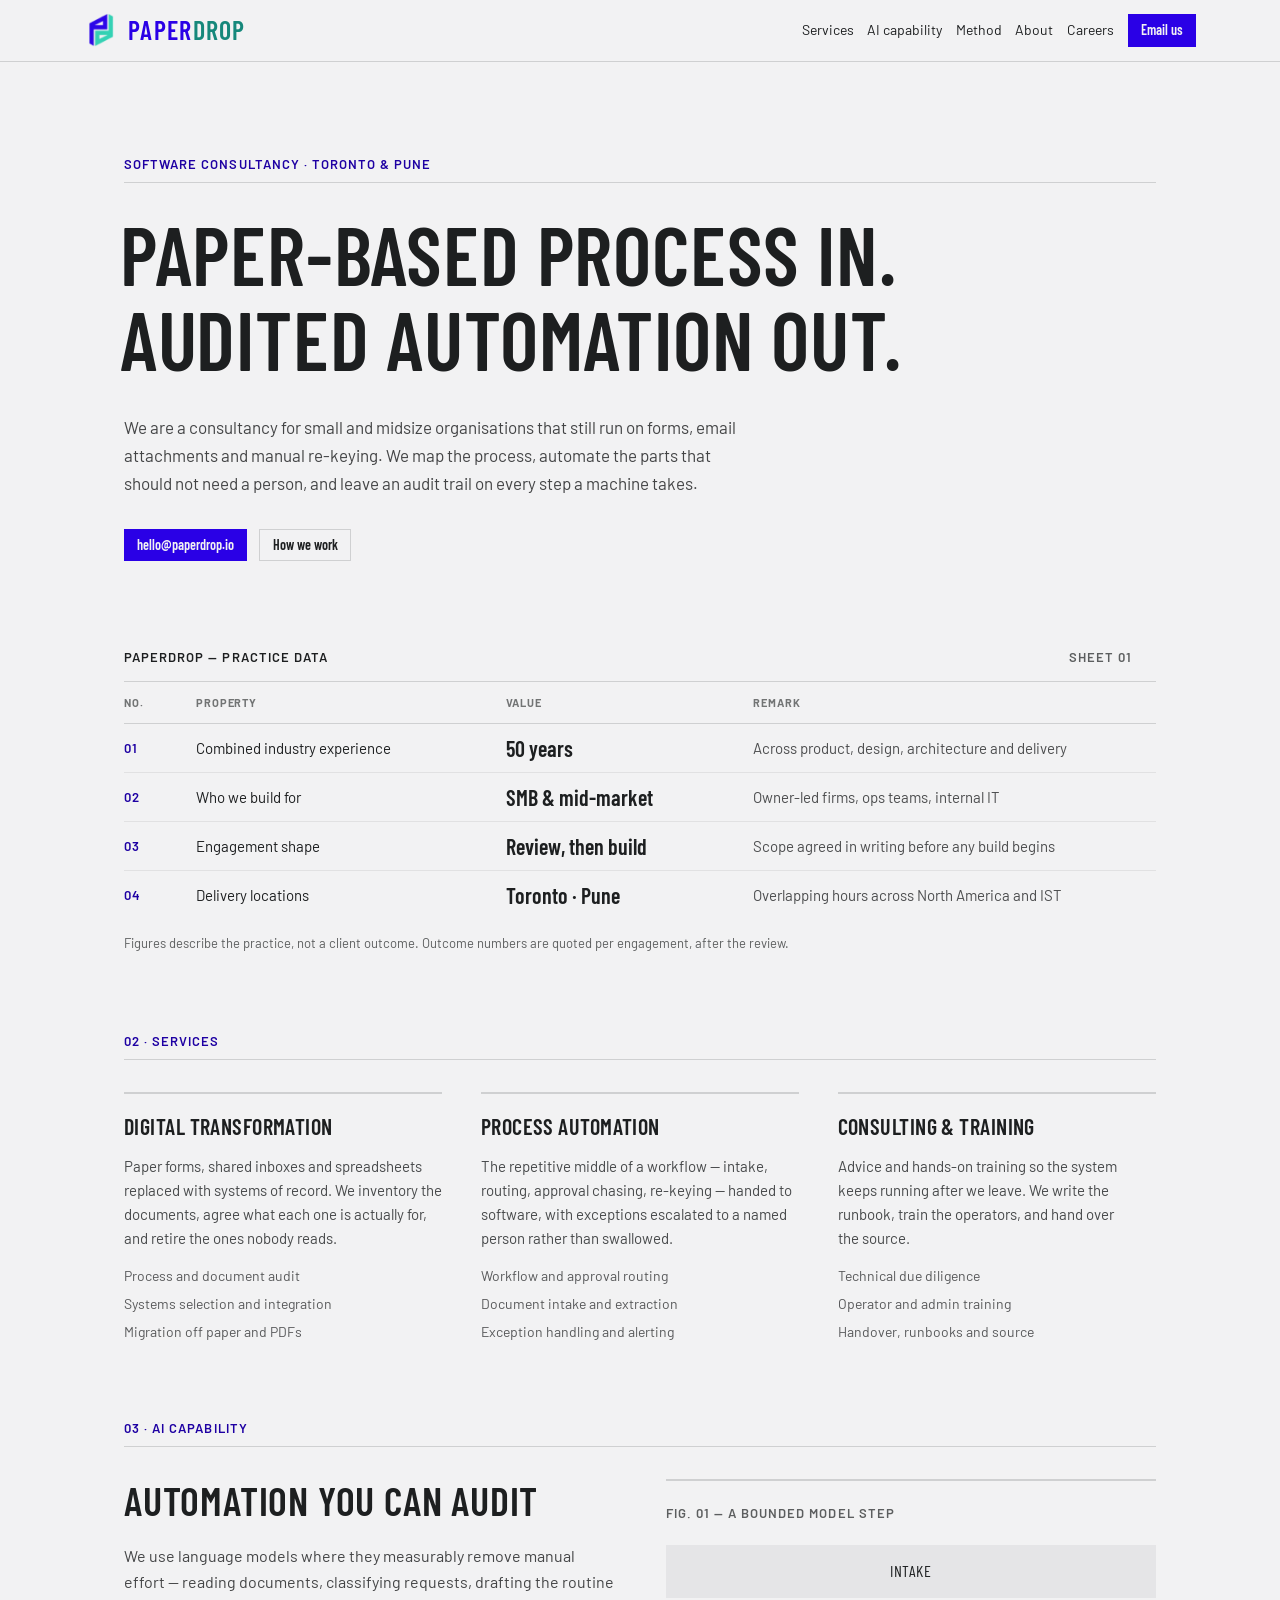
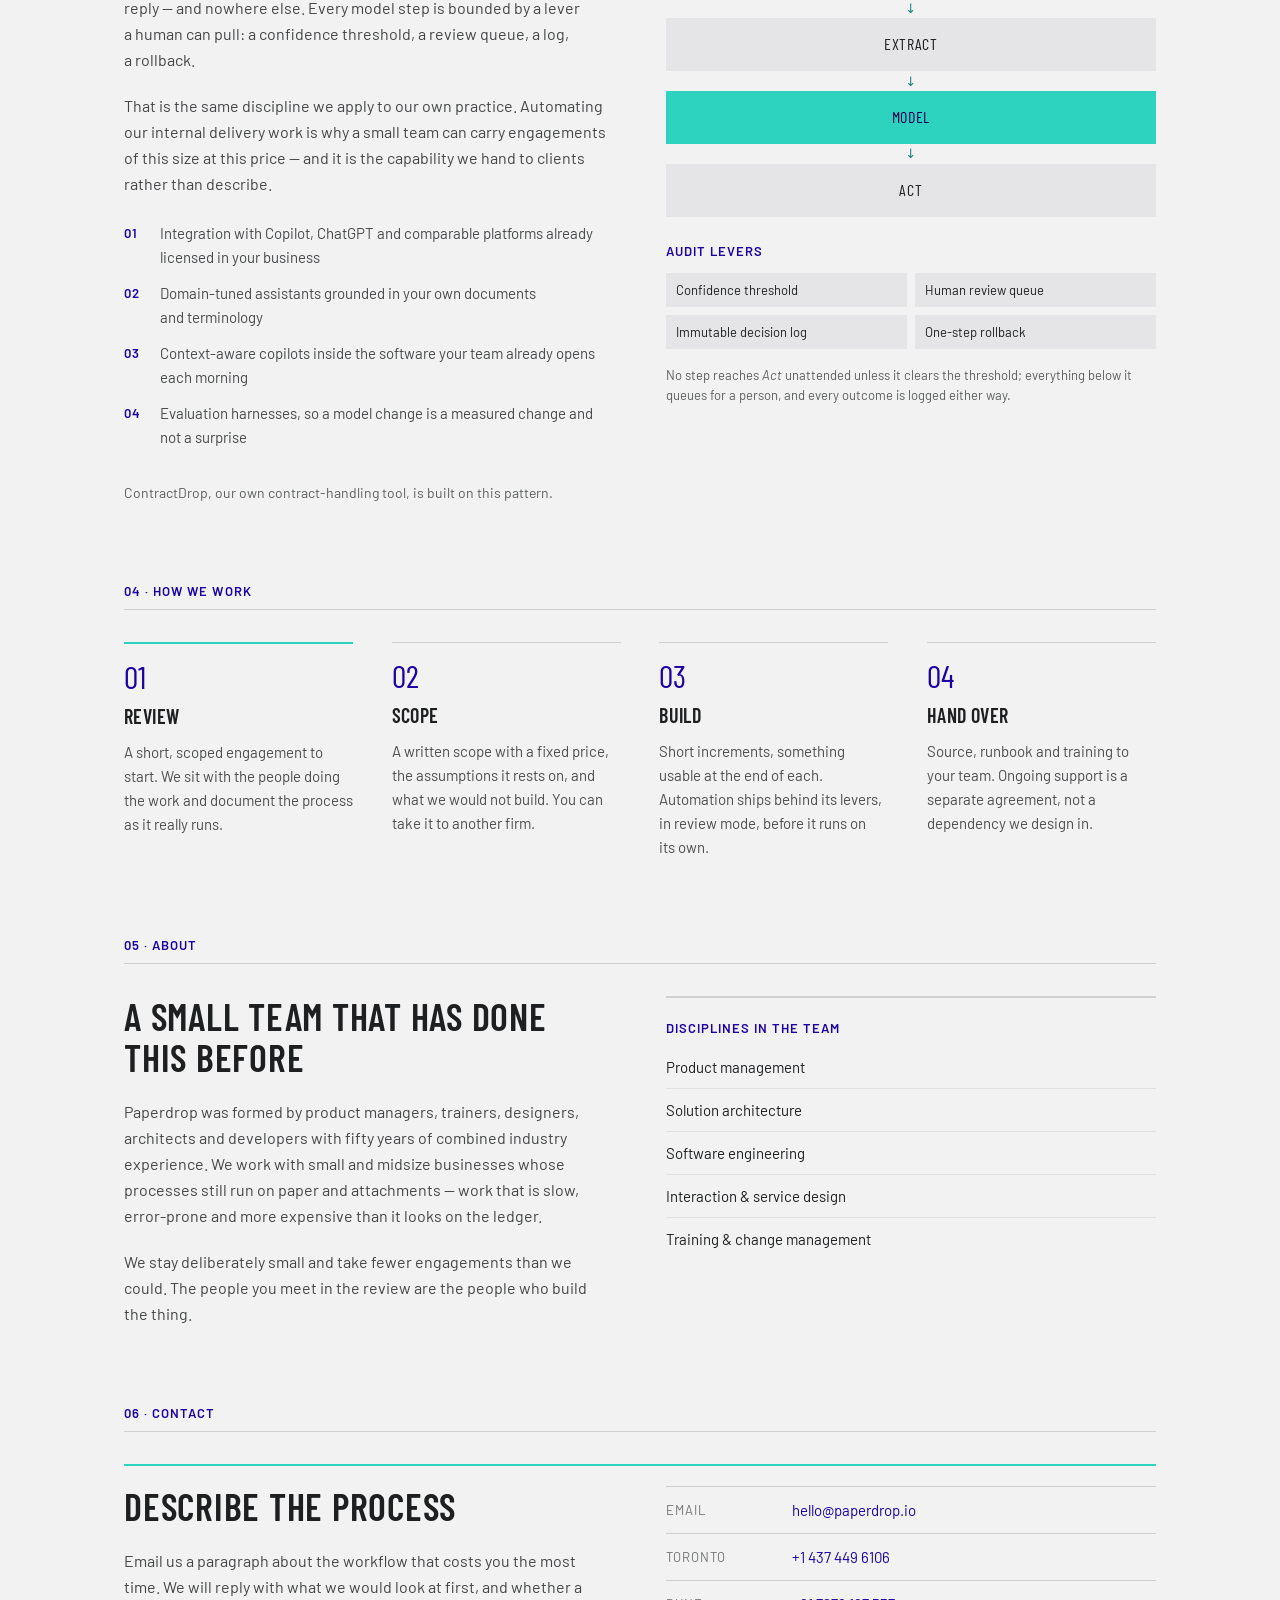
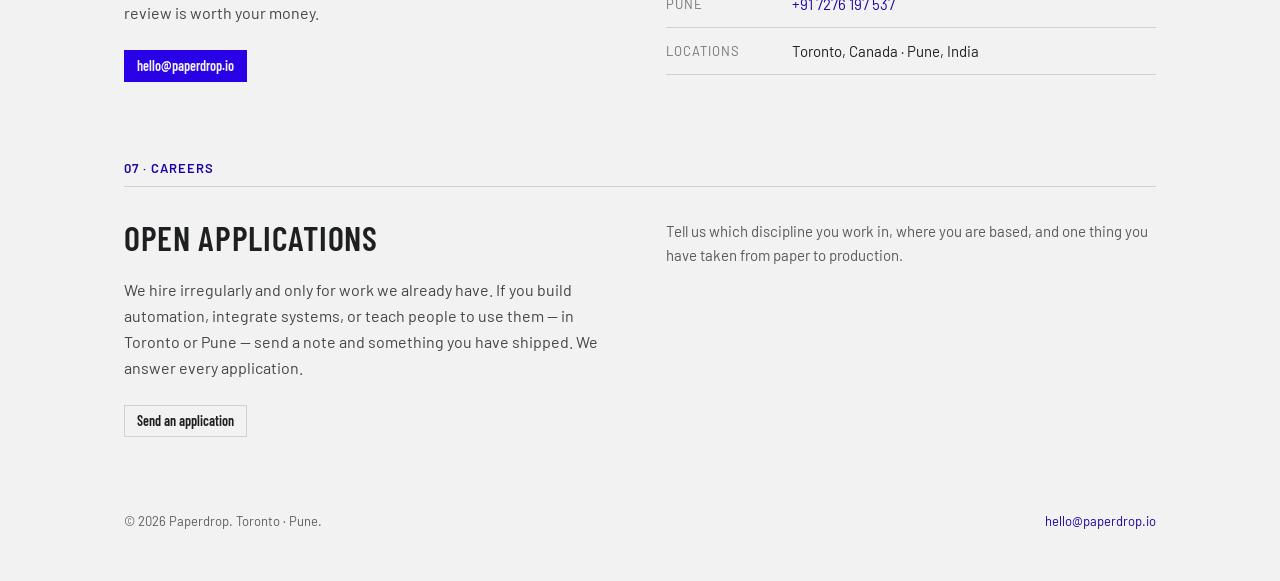
==== index.html @ e0ae2972 "Rebuild site from the Paperdrop Site design Replace the v2 gradient/dark-mode page with the "Industr" ====
<!DOCTYPE html>
<html lang="en">
<head>
<meta charset="utf-8">
<meta name="viewport" content="width=device-width, initial-scale=1">
<title>Paperdrop — process automation &amp; AI consultancy | Toronto &amp; Pune</title>
<meta name="description" content="Paperdrop is a software consultancy for small and midsize businesses running on paper, forms and manual re-keying. We map the process, automate what should not need a person, and leave an audit trail on every step." />
<meta name="author" content="Paperdrop" />
<meta name="robots" content="index, follow, max-image-preview:large" />
<link rel="canonical" href="https://paperdrop.io/" />
<link rel="icon" type="image/png" href="assets/mark.png" />
<link rel="apple-touch-icon" href="assets/mark.png" />
<meta property="og:type" content="website" />
<meta property="og:site_name" content="Paperdrop" />
<meta property="og:url" content="https://paperdrop.io/" />
<meta property="og:title" content="Paperdrop — process automation &amp; AI consultancy" />
<meta property="og:description" content="Paper-based process in, audited automation out. Digital transformation, process automation and AI for small and midsize businesses. Toronto and Pune." />
<meta property="og:image" content="https://paperdrop.io/assets/og.png" />
<meta property="og:image:width" content="1200" />
<meta property="og:image:height" content="630" />
<meta property="og:locale" content="en_CA" />
<meta name="twitter:card" content="summary_large_image" />
<meta name="twitter:title" content="Paperdrop — process automation &amp; AI consultancy" />
<meta name="twitter:description" content="Paper-based process in, audited automation out. Digital transformation, process automation and AI for small and midsize businesses." />
<meta name="twitter:image" content="https://paperdrop.io/assets/og.png" />
<meta name="theme-color" content="#f2f2f3" />
<script type="application/ld+json">
{
  "@context": "https://schema.org",
  "@type": "ProfessionalService",
  "@id": "https://paperdrop.io/#organization",
  "name": "Paperdrop",
  "url": "https://paperdrop.io/",
  "logo": "https://paperdrop.io/assets/mark.png",
  "image": "https://paperdrop.io/assets/og.png",
  "description": "Software consultancy specialising in digital transformation, process automation and auditable AI for small and midsize businesses.",
  "email": "hello@paperdrop.io",
  "areaServed": ["CA", "US", "IN"],
  "address": [
    { "@type": "PostalAddress", "addressLocality": "Toronto", "addressRegion": "ON", "addressCountry": "CA" },
    { "@type": "PostalAddress", "addressLocality": "Pune", "addressRegion": "MH", "addressCountry": "IN" }
  ],
  "contactPoint": [
    { "@type": "ContactPoint", "contactType": "sales", "telephone": "+1-437-449-6106", "email": "hello@paperdrop.io", "areaServed": "CA" },
    { "@type": "ContactPoint", "contactType": "sales", "telephone": "+91-7276197537", "email": "hello@paperdrop.io", "areaServed": "IN" }
  ],
  "knowsAbout": ["Digital transformation", "Business process automation", "Document automation", "Large language models", "AI integration", "Workflow software"],
  "hasOfferCatalog": {
    "@type": "OfferCatalog",
    "name": "Services",
    "itemListElement": [
      { "@type": "Offer", "itemOffered": { "@type": "Service", "name": "Digital transformation", "description": "Paper forms, shared inboxes and spreadsheets replaced with systems of record." } },
      { "@type": "Offer", "itemOffered": { "@type": "Service", "name": "Process automation", "description": "Intake, routing, approval chasing and re-keying handed to software, with exceptions escalated to a named person." } },
      { "@type": "Offer", "itemOffered": { "@type": "Service", "name": "Consulting and training", "description": "Technical due diligence, operator training, runbooks and handover." } },
      { "@type": "Offer", "itemOffered": { "@type": "Service", "name": "AI and LLM integration", "description": "Bounded, auditable model steps integrated with Copilot, ChatGPT and comparable platforms." } }
    ]
  }
}
</script>
<link rel="stylesheet" href="assets/industry.css">
<style>
html { scroll-behavior: smooth; }
body { margin: 0; text-wrap: pretty; background: var(--color-bg); color: var(--color-text); }
a { color: var(--color-accent-700); text-decoration: none; }
a:hover { color: var(--color-accent); }
:root {
  --color-accent: #2a00e6;
  --color-accent-100: #e8e3fd;
  --color-accent-200: #cfc4fb;
  --color-accent-300: #a891f6;
  --color-accent-400: #6b47ef;
  --color-accent-500: #2a00e6;
  --color-accent-600: #2400c4;
  --color-accent-700: #1e00a3;
  --color-accent-800: #170080;
  --color-accent-900: #0e0052;
  --color-accent-2: #2ed3c0;
  --color-accent-2-100: #d9f7f3;
  --color-accent-2-200: #b0efe6;
  --color-accent-2-300: #7ce3d5;
  --color-accent-2-400: #4ed9c8;
  --color-accent-2-500: #2ed3c0;
  --color-accent-2-600: #1fae9e;
  --color-accent-2-700: #16887b;
  --color-accent-2-800: #0f6259;
  --color-accent-2-900: #093c36;
}

/* The nav is a single flex row in the design system; below the desktop
   breakpoint the six items no longer fit one line, so let them wrap. */
@media (max-width: 880px) {
  .nav { flex-wrap: wrap; gap: 12px 18px; padding-block: 14px; }
  .nav-brand { flex-basis: 100%; margin-right: 0; }
}
/* The spec sheet is a fixed four-column table; give it its own scroller
   rather than letting it force the page sideways on a phone. */
.table-scroll { overflow-x: auto; }
.table-scroll > .table { min-width: 620px; }
</style>
</head>
<body>

<nav class="nav" style="position:sticky;top:0;z-index:20;background:var(--color-bg);border-bottom:1px solid var(--color-divider);padding-inline:max(24px, calc((100% - 1160px) / 2 + 24px))">
  <span class="nav-brand" style="display:flex;align-items:center;gap:10px;letter-spacing:0.05em;text-transform:uppercase;font-size:26px">
    <img src="assets/mark.png" alt="" style="height:34px;width:34px;display:block;object-fit:contain" />
    <span><span style="color:var(--color-accent)">Paper</span><span style="color:var(--color-accent-2-700)">drop</span></span>
  </span>
  <a href="#services">Services</a>
  <a href="#ai">AI capability</a>
  <a href="#method">Method</a>
  <a href="#about">About</a>
  <a href="#careers">Careers</a>
  <a class="btn btn-primary" href="mailto:hello@paperdrop.io?subject=Enquiry%20from%20paperdrop.io" style="color:var(--color-bg)">Email us</a>
</nav>

<div style="max-width:1160px;margin:0 auto;padding:0 clamp(20px,5vw,64px)">

  <section style="padding:96px 0 72px">
    <span style="display:block;font-size:13px;line-height:12px;letter-spacing:0.08em;text-transform:uppercase;font-weight:600;color:var(--color-accent-700);margin:0 0 12px">Software consultancy · Toronto &amp; Pune</span>
    <hr style="height:1px;border:0;margin:0 0 28px;background:var(--color-divider)" />
    <h1 style="font-family:var(--font-heading);font-weight:var(--font-heading-weight);font-size:clamp(44px,6.4vw,88px);line-height:1.04;letter-spacing:0.01em;text-transform:uppercase;margin:0 0 0 -0.052em">
      <span style="display:block">Paper-based process in.</span>
      <span style="display:block">Audited automation out.</span>
    </h1>
    <p style="font-size:17px;line-height:28px;max-width:62ch;margin:32px 0 0;color:color-mix(in srgb, var(--color-text) 82%, transparent)">
      We are a consultancy for small and midsize organisations that still run on forms, email attachments and manual re-keying. We map the process, automate the parts that should not need a person, and leave an audit trail on every step a machine takes.
    </p>
    <div style="display:flex;gap:12px;flex-wrap:wrap;margin-top:32px">
      <a class="btn btn-primary" href="mailto:hello@paperdrop.io?subject=Process%20review%20enquiry" style="color:var(--color-bg)">hello@paperdrop.io</a>
      <a class="btn btn-secondary" href="#method">How we work</a>
    </div>
  </section>

  <section aria-label="Practice data" style="padding:0 0 80px">
    <div>

      <header style="display:flex;flex-wrap:wrap;align-items:stretch;border-bottom:1px solid var(--color-divider)">
        <span style="flex:1;min-width:16ch;padding:12px 0;font-size:13px;line-height:24px;letter-spacing:0.08em;text-transform:uppercase;font-weight:600">Paperdrop — practice data</span>
        <span style="padding:12px 24px;font-size:13px;line-height:24px;letter-spacing:0.08em;text-transform:uppercase;font-weight:600;white-space:nowrap;color:color-mix(in srgb, var(--color-text) 70%, transparent)">Sheet 01</span>
      </header>
      <div class="table-scroll">
      <table class="table" style="table-layout:fixed">
        <colgroup><col style="width:72px" /><col style="width:30%" /><col style="width:24%" /><col /></colgroup>
        <thead>
          <tr>
            <th scope="col" style="padding:12px 24px 12px 0">No.</th>
            <th scope="col" style="padding:12px 24px 12px 0">Property</th>
            <th scope="col" style="padding:12px 24px 12px 0">Value</th>
            <th scope="col" style="padding:12px 24px 12px 0">Remark</th>
          </tr>
        </thead>
        <tbody>
          <tr>
            <td style="padding:12px 24px 12px 0;font-size:13px;font-weight:600;letter-spacing:0.08em;color:var(--color-accent-700)">01</td>
            <td style="padding:12px 24px 12px 0;font-size:15px;line-height:24px">Combined industry experience</td>
            <td style="padding:12px 24px 12px 0;font-family:var(--font-heading);font-weight:var(--font-heading-weight);font-size:22px;line-height:24px;white-space:nowrap">50 years</td>
            <td style="padding:12px 24px 12px 0;font-size:15px;line-height:24px;color:color-mix(in srgb, var(--color-text) 78%, transparent)">Across product, design, architecture and delivery</td>
          </tr>
          <tr>
            <td style="padding:12px 24px 12px 0;font-size:13px;font-weight:600;letter-spacing:0.08em;color:var(--color-accent-700)">02</td>
            <td style="padding:12px 24px 12px 0;font-size:15px;line-height:24px">Who we build for</td>
            <td style="padding:12px 24px 12px 0;font-family:var(--font-heading);font-weight:var(--font-heading-weight);font-size:22px;line-height:24px;white-space:nowrap">SMB &amp; mid-market</td>
            <td style="padding:12px 24px 12px 0;font-size:15px;line-height:24px;color:color-mix(in srgb, var(--color-text) 78%, transparent)">Owner-led firms, ops teams, internal IT</td>
          </tr>
          <tr>
            <td style="padding:12px 24px 12px 0;font-size:13px;font-weight:600;letter-spacing:0.08em;color:var(--color-accent-700)">03</td>
            <td style="padding:12px 24px 12px 0;font-size:15px;line-height:24px">Engagement shape</td>
            <td style="padding:12px 24px 12px 0;font-family:var(--font-heading);font-weight:var(--font-heading-weight);font-size:22px;line-height:24px;white-space:nowrap">Review, then build</td>
            <td style="padding:12px 24px 12px 0;font-size:15px;line-height:24px;color:color-mix(in srgb, var(--color-text) 78%, transparent)">Scope agreed in writing before any build begins</td>
          </tr>
          <tr>
            <td style="padding:12px 24px 12px 0;font-size:13px;font-weight:600;letter-spacing:0.08em;color:var(--color-accent-700);border-bottom:0">04</td>
            <td style="padding:12px 24px 12px 0;font-size:15px;line-height:24px;border-bottom:0">Delivery locations</td>
            <td style="padding:12px 24px 12px 0;font-family:var(--font-heading);font-weight:var(--font-heading-weight);font-size:22px;line-height:24px;white-space:nowrap;border-bottom:0">Toronto · Pune</td>
            <td style="padding:12px 24px 12px 0;font-size:15px;line-height:24px;color:color-mix(in srgb, var(--color-text) 78%, transparent);border-bottom:0">Overlapping hours across North America and IST</td>
          </tr>
        </tbody>
      </table>
      </div>
      <p style="margin:0;padding:12px 0 0;font-size:13px;line-height:24px;color:color-mix(in srgb, var(--color-text) 70%, transparent)">Figures describe the practice, not a client outcome. Outcome numbers are quoted per engagement, after the review.</p>
    </div>
  </section>

  <section id="services" style="padding:0 0 80px">
    <span style="display:block;font-size:13px;line-height:12px;letter-spacing:0.08em;text-transform:uppercase;font-weight:600;color:var(--color-accent-700);margin:0 0 12px">02 · Services</span>
    <hr style="height:1px;border:0;margin:0 0 32px;background:var(--color-divider)" />
    <div style="display:grid;grid-template-columns:repeat(auto-fit,minmax(260px,1fr));gap:clamp(24px,3vw,48px)">
      <div style="border-top:2px solid var(--color-divider);padding-top:20px">

        <h2 style="font-family:var(--font-heading);font-weight:var(--font-heading-weight);font-size:22px;line-height:24px;letter-spacing:0.02em;text-transform:uppercase;margin:0">Digital transformation</h2>
        <p style="font-size:15px;line-height:24px;margin:16px 0 0;color:color-mix(in srgb, var(--color-text) 80%, transparent)">Paper forms, shared inboxes and spreadsheets replaced with systems of record. We inventory the documents, agree what each one is actually for, and retire the ones nobody reads.</p>
        <ul style="margin:16px 0 0;padding:0;list-style:none;display:grid;gap:8px;font-size:14px;line-height:20px;color:color-mix(in srgb, var(--color-text) 72%, transparent)">
          <li>Process and document audit</li>
          <li>Systems selection and integration</li>
          <li>Migration off paper and PDFs</li>
        </ul>
      </div>
      <div style="border-top:2px solid var(--color-divider);padding-top:20px">

        <h2 style="font-family:var(--font-heading);font-weight:var(--font-heading-weight);font-size:22px;line-height:24px;letter-spacing:0.02em;text-transform:uppercase;margin:0">Process automation</h2>
        <p style="font-size:15px;line-height:24px;margin:16px 0 0;color:color-mix(in srgb, var(--color-text) 80%, transparent)">The repetitive middle of a workflow — intake, routing, approval chasing, re-keying — handed to software, with exceptions escalated to a named person rather than swallowed.</p>
        <ul style="margin:16px 0 0;padding:0;list-style:none;display:grid;gap:8px;font-size:14px;line-height:20px;color:color-mix(in srgb, var(--color-text) 72%, transparent)">
          <li>Workflow and approval routing</li>
          <li>Document intake and extraction</li>
          <li>Exception handling and alerting</li>
        </ul>
      </div>
      <div style="border-top:2px solid var(--color-divider);padding-top:20px">

        <h2 style="font-family:var(--font-heading);font-weight:var(--font-heading-weight);font-size:22px;line-height:24px;letter-spacing:0.02em;text-transform:uppercase;margin:0">Consulting &amp; training</h2>
        <p style="font-size:15px;line-height:24px;margin:16px 0 0;color:color-mix(in srgb, var(--color-text) 80%, transparent)">Advice and hands-on training so the system keeps running after we leave. We write the runbook, train the operators, and hand over the source.</p>
        <ul style="margin:16px 0 0;padding:0;list-style:none;display:grid;gap:8px;font-size:14px;line-height:20px;color:color-mix(in srgb, var(--color-text) 72%, transparent)">
          <li>Technical due diligence</li>
          <li>Operator and admin training</li>
          <li>Handover, runbooks and source</li>
        </ul>
      </div>
    </div>
  </section>

  <section id="ai" style="padding:0 0 80px">
    <span style="display:block;font-size:13px;line-height:12px;letter-spacing:0.08em;text-transform:uppercase;font-weight:600;color:var(--color-accent-700);margin:0 0 12px">03 · AI capability</span>
    <hr style="height:1px;border:0;margin:0 0 32px;background:var(--color-divider)" />
    <div style="display:grid;grid-template-columns:repeat(auto-fit,minmax(300px,1fr));gap:clamp(24px,4vw,64px);align-items:start">
      <div>
        <h2 style="font-family:var(--font-heading);font-weight:var(--font-heading-weight);font-size:clamp(30px,3.4vw,40px);line-height:1.08;letter-spacing:0.02em;text-transform:uppercase;margin:0">Automation you can audit</h2>
        <p style="font-size:16px;line-height:26px;margin:20px 0 0;color:color-mix(in srgb, var(--color-text) 82%, transparent)">We use language models where they measurably remove manual effort — reading documents, classifying requests, drafting the routine reply — and nowhere else. Every model step is bounded by a lever a human can pull: a confidence threshold, a review queue, a log, a rollback.</p>
        <p style="font-size:16px;line-height:26px;margin:20px 0 0;color:color-mix(in srgb, var(--color-text) 82%, transparent)">That is the same discipline we apply to our own practice. Automating our internal delivery work is why a small team can carry engagements of this size at this price — and it is the capability we hand to clients rather than describe.</p>
        <ul style="margin:24px 0 0;padding:0;list-style:none;display:grid;gap:12px;font-size:15px;line-height:24px;color:color-mix(in srgb, var(--color-text) 80%, transparent)">
          <li style="display:grid;grid-template-columns:28px 1fr;gap:8px"><span style="color:var(--color-accent-700);font-weight:600;font-size:13px;letter-spacing:0.08em">01</span><span>Integration with Copilot, ChatGPT and comparable platforms already licensed in your business</span></li>
          <li style="display:grid;grid-template-columns:28px 1fr;gap:8px"><span style="color:var(--color-accent-700);font-weight:600;font-size:13px;letter-spacing:0.08em">02</span><span>Domain-tuned assistants grounded in your own documents and terminology</span></li>
          <li style="display:grid;grid-template-columns:28px 1fr;gap:8px"><span style="color:var(--color-accent-700);font-weight:600;font-size:13px;letter-spacing:0.08em">03</span><span>Context-aware copilots inside the software your team already opens each morning</span></li>
          <li style="display:grid;grid-template-columns:28px 1fr;gap:8px"><span style="color:var(--color-accent-700);font-weight:600;font-size:13px;letter-spacing:0.08em">04</span><span>Evaluation harnesses, so a model change is a measured change and not a surprise</span></li>
        </ul>
      </div>
      <figure style="margin:0;padding-top:20px;border-top:2px solid var(--color-divider)">

        <figcaption style="font-size:13px;line-height:24px;letter-spacing:0.08em;text-transform:uppercase;font-weight:600;color:color-mix(in srgb, var(--color-text) 70%, transparent);margin:0 0 20px">Fig. 01 — a bounded model step</figcaption>
        <div style="display:grid;gap:0;justify-items:stretch">
          <div style="background:color-mix(in srgb, var(--color-text) 6%, transparent);padding:14px;text-align:center;font-family:var(--font-heading);font-size:16px;letter-spacing:0.04em;text-transform:uppercase">Intake</div>
          <div style="height:20px;display:flex;align-items:center;justify-content:center;color:var(--color-accent-2-700);font-size:13px;line-height:1">↓</div>
          <div style="background:color-mix(in srgb, var(--color-text) 6%, transparent);padding:14px;text-align:center;font-family:var(--font-heading);font-size:16px;letter-spacing:0.04em;text-transform:uppercase">Extract</div>
          <div style="height:20px;display:flex;align-items:center;justify-content:center;color:var(--color-accent-2-700);font-size:13px;line-height:1">↓</div>
          <div style="color:var(--color-accent-900);background:var(--color-accent-2);padding:14px;text-align:center;font-family:var(--font-heading);font-size:16px;letter-spacing:0.04em;text-transform:uppercase">Model</div>
          <div style="height:20px;display:flex;align-items:center;justify-content:center;color:var(--color-accent-2-700);font-size:13px;line-height:1">↓</div>
          <div style="background:color-mix(in srgb, var(--color-text) 6%, transparent);padding:14px;text-align:center;font-family:var(--font-heading);font-size:16px;letter-spacing:0.04em;text-transform:uppercase">Act</div>
        </div>
        <div style="margin-top:24px">
          <span style="display:block;font-size:13px;letter-spacing:0.08em;text-transform:uppercase;font-weight:600;color:var(--color-accent-700);margin-bottom:12px">Audit levers</span>
          <div style="display:grid;grid-template-columns:repeat(2,1fr);gap:8px">
            <span style="background:color-mix(in srgb, var(--color-text) 6%, transparent);padding:8px 10px;font-size:13px;line-height:18px">Confidence threshold</span>
            <span style="background:color-mix(in srgb, var(--color-text) 6%, transparent);padding:8px 10px;font-size:13px;line-height:18px">Human review queue</span>
            <span style="background:color-mix(in srgb, var(--color-text) 6%, transparent);padding:8px 10px;font-size:13px;line-height:18px">Immutable decision log</span>
            <span style="background:color-mix(in srgb, var(--color-text) 6%, transparent);padding:8px 10px;font-size:13px;line-height:18px">One-step rollback</span>
          </div>
        </div>
        <p style="margin:16px 0 0;font-size:13px;line-height:20px;color:color-mix(in srgb, var(--color-text) 70%, transparent)">No step reaches <em>Act</em> unattended unless it clears the threshold; everything below it queues for a person, and every outcome is logged either way.</p>
      </figure>
    </div>
    <p style="font-size:14px;line-height:24px;margin:32px 0 0;color:color-mix(in srgb, var(--color-text) 70%, transparent);max-width:70ch">ContractDrop, our own contract-handling tool, is built on this pattern.</p>
  </section>

  <section id="method" style="padding:0 0 80px">
    <span style="display:block;font-size:13px;line-height:12px;letter-spacing:0.08em;text-transform:uppercase;font-weight:600;color:var(--color-accent-700);margin:0 0 12px">04 · How we work</span>
    <hr style="height:1px;border:0;margin:0 0 32px;background:var(--color-divider)" />
    <div style="display:grid;grid-template-columns:repeat(auto-fit,minmax(220px,1fr));gap:clamp(24px,3vw,40px)">
      <div style="border-top:2px solid var(--color-accent-2);padding-top:16px">
        <span style="display:block;font-family:var(--font-heading);font-size:32px;line-height:1;color:var(--color-accent-700)">01</span>
        <h3 style="font-family:var(--font-heading);font-weight:var(--font-heading-weight);font-size:20px;line-height:24px;letter-spacing:0.02em;text-transform:uppercase;margin:12px 0 0">Review</h3>
        <p style="font-size:15px;line-height:24px;margin:12px 0 0;color:color-mix(in srgb, var(--color-text) 78%, transparent)">A short, scoped engagement to start. We sit with the people doing the work and document the process as it really runs.</p>
      </div>
      <div style="border-top:1px solid var(--color-divider);padding-top:16px">
        <span style="display:block;font-family:var(--font-heading);font-size:32px;line-height:1;color:var(--color-accent-700)">02</span>
        <h3 style="font-family:var(--font-heading);font-weight:var(--font-heading-weight);font-size:20px;line-height:24px;letter-spacing:0.02em;text-transform:uppercase;margin:12px 0 0">Scope</h3>
        <p style="font-size:15px;line-height:24px;margin:12px 0 0;color:color-mix(in srgb, var(--color-text) 78%, transparent)">A written scope with a fixed price, the assumptions it rests on, and what we would not build. You can take it to another firm.</p>
      </div>
      <div style="border-top:1px solid var(--color-divider);padding-top:16px">
        <span style="display:block;font-family:var(--font-heading);font-size:32px;line-height:1;color:var(--color-accent-700)">03</span>
        <h3 style="font-family:var(--font-heading);font-weight:var(--font-heading-weight);font-size:20px;line-height:24px;letter-spacing:0.02em;text-transform:uppercase;margin:12px 0 0">Build</h3>
        <p style="font-size:15px;line-height:24px;margin:12px 0 0;color:color-mix(in srgb, var(--color-text) 78%, transparent)">Short increments, something usable at the end of each. Automation ships behind its levers, in review mode, before it runs on its own.</p>
      </div>
      <div style="border-top:1px solid var(--color-divider);padding-top:16px">
        <span style="display:block;font-family:var(--font-heading);font-size:32px;line-height:1;color:var(--color-accent-700)">04</span>
        <h3 style="font-family:var(--font-heading);font-weight:var(--font-heading-weight);font-size:20px;line-height:24px;letter-spacing:0.02em;text-transform:uppercase;margin:12px 0 0">Hand over</h3>
        <p style="font-size:15px;line-height:24px;margin:12px 0 0;color:color-mix(in srgb, var(--color-text) 78%, transparent)">Source, runbook and training to your team. Ongoing support is a separate agreement, not a dependency we design in.</p>
      </div>
    </div>
  </section>

  <section id="about" style="padding:0 0 80px">
    <span style="display:block;font-size:13px;line-height:12px;letter-spacing:0.08em;text-transform:uppercase;font-weight:600;color:var(--color-accent-700);margin:0 0 12px">05 · About</span>
    <hr style="height:1px;border:0;margin:0 0 32px;background:var(--color-divider)" />
    <div style="display:grid;grid-template-columns:repeat(auto-fit,minmax(300px,1fr));gap:clamp(24px,4vw,64px);align-items:start">
      <div>
        <h2 style="font-family:var(--font-heading);font-weight:var(--font-heading-weight);font-size:clamp(28px,3.2vw,38px);line-height:1.1;letter-spacing:0.02em;text-transform:uppercase;margin:0">A small team that has done this before</h2>
        <p style="font-size:16px;line-height:26px;margin:20px 0 0;color:color-mix(in srgb, var(--color-text) 82%, transparent)">Paperdrop was formed by product managers, trainers, designers, architects and developers with fifty years of combined industry experience. We work with small and midsize businesses whose processes still run on paper and attachments — work that is slow, error-prone and more expensive than it looks on the ledger.</p>
        <p style="font-size:16px;line-height:26px;margin:20px 0 0;color:color-mix(in srgb, var(--color-text) 82%, transparent)">We stay deliberately small and take fewer engagements than we could. The people you meet in the review are the people who build the thing.</p>
      </div>
      <div style="border-top:2px solid var(--color-divider);padding-top:20px">

        <span style="display:block;font-size:13px;letter-spacing:0.08em;text-transform:uppercase;font-weight:600;color:var(--color-accent-700);margin-bottom:8px">Disciplines in the team</span>
        <div style="display:grid;gap:0">
          <span style="padding:10px 0;border-bottom:1px solid color-mix(in srgb, var(--color-text) 8%, transparent);font-size:15px;line-height:22px">Product management</span>
          <span style="padding:10px 0;border-bottom:1px solid color-mix(in srgb, var(--color-text) 8%, transparent);font-size:15px;line-height:22px">Solution architecture</span>
          <span style="padding:10px 0;border-bottom:1px solid color-mix(in srgb, var(--color-text) 8%, transparent);font-size:15px;line-height:22px">Software engineering</span>
          <span style="padding:10px 0;border-bottom:1px solid color-mix(in srgb, var(--color-text) 8%, transparent);font-size:15px;line-height:22px">Interaction &amp; service design</span>
          <span style="padding:10px 0;font-size:15px;line-height:22px">Training &amp; change management</span>
        </div>
      </div>
    </div>
  </section>


  <section id="contact" style="padding:0 0 80px">
    <span style="display:block;font-size:13px;line-height:12px;letter-spacing:0.08em;text-transform:uppercase;font-weight:600;color:var(--color-accent-700);margin:0 0 12px">06 · Contact</span>
    <hr style="height:1px;border:0;margin:0 0 32px;background:var(--color-divider)" />
    <div style="padding-top:20px;border-top:2px solid var(--color-accent-2)">

      <div style="display:grid;grid-template-columns:repeat(auto-fit,minmax(280px,1fr));gap:clamp(24px,4vw,64px);align-items:start">
        <div>
          <h2 style="font-family:var(--font-heading);font-weight:var(--font-heading-weight);font-size:clamp(28px,3.2vw,38px);line-height:1.1;letter-spacing:0.02em;text-transform:uppercase;margin:0">Describe the process</h2>
          <p style="font-size:16px;line-height:26px;margin:20px 0 0;max-width:52ch;color:color-mix(in srgb, var(--color-text) 82%, transparent)">Email us a paragraph about the workflow that costs you the most time. We will reply with what we would look at first, and whether a review is worth your money.</p>
          <a class="btn btn-primary" href="mailto:hello@paperdrop.io?subject=Process%20review%20enquiry" style="margin-top:24px;color:var(--color-bg)">hello@paperdrop.io</a>
        </div>
        <div style="display:grid;gap:0">
          <div style="padding:12px 0;border-top:1px solid var(--color-divider);display:grid;grid-template-columns:110px 1fr;gap:16px;font-size:15px;line-height:22px">
            <span style="font-size:13px;letter-spacing:0.08em;text-transform:uppercase;color:color-mix(in srgb, var(--color-text) 60%, transparent)">Email</span>
            <a href="mailto:hello@paperdrop.io">hello@paperdrop.io</a>
          </div>
          <div style="padding:12px 0;border-top:1px solid var(--color-divider);display:grid;grid-template-columns:110px 1fr;gap:16px;font-size:15px;line-height:22px">
            <span style="font-size:13px;letter-spacing:0.08em;text-transform:uppercase;color:color-mix(in srgb, var(--color-text) 60%, transparent)">Toronto</span>
            <a href="tel:+14374496106">+1 437 449 6106</a>
          </div>
          <div style="padding:12px 0;border-top:1px solid var(--color-divider);display:grid;grid-template-columns:110px 1fr;gap:16px;font-size:15px;line-height:22px">
            <span style="font-size:13px;letter-spacing:0.08em;text-transform:uppercase;color:color-mix(in srgb, var(--color-text) 60%, transparent)">Pune</span>
            <a href="tel:+917276197537">+91 7276 197 537</a>
          </div>
          <div style="padding:12px 0;border-top:1px solid var(--color-divider);border-bottom:1px solid var(--color-divider);display:grid;grid-template-columns:110px 1fr;gap:16px;font-size:15px;line-height:22px">
            <span style="font-size:13px;letter-spacing:0.08em;text-transform:uppercase;color:color-mix(in srgb, var(--color-text) 60%, transparent)">Locations</span>
            <span>Toronto, Canada · Pune, India</span>
          </div>
        </div>
      </div>
    </div>
  </section>

  <section id="careers" style="padding:0 0 24px">
    <span style="display:block;font-size:13px;line-height:12px;letter-spacing:0.08em;text-transform:uppercase;font-weight:600;color:var(--color-accent-700);margin:0 0 12px">07 · Careers</span>
    <hr style="height:1px;border:0;margin:0 0 32px;background:var(--color-divider)" />
    <div style="display:grid;grid-template-columns:repeat(auto-fit,minmax(280px,1fr));gap:clamp(24px,4vw,64px);align-items:start">
      <div>
        <h2 style="font-family:var(--font-heading);font-weight:var(--font-heading-weight);font-size:clamp(26px,3vw,34px);line-height:1.1;letter-spacing:0.02em;text-transform:uppercase;margin:0">Open applications</h2>
        <p style="font-size:16px;line-height:26px;margin:20px 0 0;color:color-mix(in srgb, var(--color-text) 82%, transparent)">We hire irregularly and only for work we already have. If you build automation, integrate systems, or teach people to use them — in Toronto or Pune — send a note and something you have shipped. We answer every application.</p>
        <a class="btn btn-secondary" href="mailto:hello@paperdrop.io?subject=Open%20application" style="margin-top:24px">Send an application</a>
      </div>
      <div style="align-self:start">
        <p style="font-size:15px;line-height:24px;margin:0;color:color-mix(in srgb, var(--color-text) 72%, transparent)">Tell us which discipline you work in, where you are based, and one thing you have taken from paper to production.</p>
      </div>
    </div>
  </section>

  <footer style="display:flex;flex-wrap:wrap;gap:16px;justify-content:space-between;padding:48px 0;font-size:13px;line-height:24px;color:color-mix(in srgb, var(--color-text) 70%, transparent)">
    <span>© 2026 Paperdrop. Toronto · Pune.</span>
    <span><a href="mailto:hello@paperdrop.io">hello@paperdrop.io</a></span>
  </footer>

</div>

</body>
</html>
---- assets/industry.css ----
/* Industry — design-system tokens and component classes. This file is the source of truth for the system's look; retune it here and see readme.md. */
@import url('https://fonts.googleapis.com/css2?family=Barlow:wght@400;500;700&family=Barlow+Condensed:wght@400;600&display=swap');

:root {
  --color-bg: #f2f2f3;
  --color-surface: #e9e9ea;
  --color-text: #1d1f20;
  --color-accent: #5980a6;
  --color-accent-2: #728fab;
  --color-divider: color-mix(in srgb, #1d1f20 16%, transparent);

  /* Tonal ramps — generated in OKLCH on one shared lightness scale, so the
     same step of any role matches the others in visual value. */
  --color-neutral-100: #f5f5f8;
  --color-neutral-200: #e7e7ea;
  --color-neutral-300: #d4d4d7;
  --color-neutral-400: #b7b7ba;
  --color-neutral-500: #98989b;
  --color-neutral-600: #7a7a7d;
  --color-neutral-700: #5d5d60;
  --color-neutral-800: #424244;
  --color-neutral-900: #2b2b2d;

  --color-accent-100: #eef6ff;
  --color-accent-200: #d6ebff;
  --color-accent-300: #b5d9fd;
  --color-accent-400: #94bce3;
  --color-accent-500: #749dc4;
  --color-accent-600: #597ea3;
  --color-accent-700: #416180;
  --color-accent-800: #2c455d;
  --color-accent-900: #1d2d3d;

  --color-accent-2-100: #eef6ff;
  --color-accent-2-200: #d6ebff;
  --color-accent-2-300: #bdd8f2;
  --color-accent-2-400: #9ebbd8;
  --color-accent-2-500: #7e9cb8;
  --color-accent-2-600: #627d98;
  --color-accent-2-700: #486077;
  --color-accent-2-800: #314457;
  --color-accent-2-900: #1f2d3a;

  --font-heading: "Barlow Condensed", system-ui, sans-serif;
  --font-heading-weight: 600;
  --font-body: "Barlow", system-ui, sans-serif;

  --space-1: 3.4px;
  --space-2: 6.8px;
  --space-3: 10.2px;
  --space-4: 13.6px;
  --space-6: 20.4px;
  --space-8: 27.2px;

  --radius-sm: 2px;
  --radius-md: 4px;
  --radius-lg: 7px;

  /* Elevation — derived from the ground: soft ink-tinted shadows on a
     light theme, a hairline edge + ambient darkness on a dark one. */
  --shadow-sm: 0 1px 2px color-mix(in srgb, #2b2b2d 14%, transparent);
  --shadow-md: 0 3px 10px color-mix(in srgb, #2b2b2d 16%, transparent);
  --shadow-lg: 0 12px 32px color-mix(in srgb, #2b2b2d 22%, transparent);
}

body {
  background: var(--color-bg);
  color: var(--color-text);
  font-family: var(--font-body);
}
h1, h2, h3, h4 { font-family: var(--font-heading); font-weight: var(--font-heading-weight); }

.blueprint {
  position: relative;
  border: 1px solid var(--color-divider);
  border-radius: 0;
}
/* The overlay image treatments (halftone, duotone) clip their overlay
   (overflow:hidden); a blueprint wrapper draws its registration marks
   outside the box, so when both classes share a wrapper the frame must
   win. */
.blueprint.halftone, .blueprint.plate, .blueprint.duotone { overflow: visible; }
.blueprint > .corner {
  position: absolute; width: 11px; height: 11px;
  color: color-mix(in srgb, var(--color-text) 55%, transparent);
}
.blueprint > .corner::before, .blueprint > .corner::after {
  content: ""; position: absolute; background: currentColor;
}
.blueprint > .corner::before { left: 5px; top: 0; width: 1px; height: 100%; }
.blueprint > .corner::after  { top: 5px; left: 0; width: 100%; height: 1px; }
.blueprint > .corner.tl { top: -6px; left: -6px; }
.blueprint > .corner.tr { top: -6px; right: -6px; }
.blueprint > .corner.bl { bottom: -6px; left: -6px; }
.blueprint > .corner.br { bottom: -6px; right: -6px; }

.duotone{position:relative;overflow:hidden}
.duotone::after{content:"";position:absolute;inset:0;pointer-events:none;
  background:var(--color-accent);mix-blend-mode:color}

/* ══════════════════════════════════════════════════════════════════════════
   Components — built with the tokens above. Plain CSS
   on plain HTML: no JavaScript, no build step. Each class is documented in
   readme.md and demonstrated in foundations/ and components/.
   ══════════════════════════════════════════════════════════════════════ */

*, *::before, *::after { box-sizing: border-box; }
body { margin: 0; font-size: 15px; line-height: 1.55; font-weight: 400; }
h1, h2, h3, h4, h5, h6 {
  font-family: var(--font-heading); font-weight: var(--font-heading-weight);
  line-height: 1.12; letter-spacing: -0.015em; margin: 0 0 var(--space-2);
}
h1 { font-size: 42px; }
h2 { font-size: 32px; }
h3 { font-size: 25px; }
h4 { font-size: 20px; }
h5 { font-size: 16px; }
h6 { font-size: 13px; }
h6 { letter-spacing: 0.08em; text-transform: uppercase; }
p { margin: 0 0 var(--space-3); }
a { color: var(--color-accent); text-underline-offset: 3px; }
img { display: block; max-width: 100%; }
figure { margin: 0; }
figcaption {
  font-size: 11px; margin-top: var(--space-1);
  color: color-mix(in srgb, var(--color-text) 55%, transparent);
}
.text-muted { color: color-mix(in srgb, var(--color-text) 55%, transparent); }
:focus { outline: none; }
:focus-visible { outline: 2px solid var(--color-accent); outline-offset: 2px; }
::selection { background: color-mix(in srgb, var(--color-accent) 30%, transparent); }

/* — rules — */
.hr {
  height: 1px; border: 0; margin: var(--space-4) 0;
  background: var(--color-divider);
}

/* — buttons — */
.btn {
  display: inline-flex; align-items: center; justify-content: center; gap: 6px;
  cursor: pointer; text-decoration: none;
  font-family: var(--font-heading); font-weight: var(--font-heading-weight);
  font-size: 14px; line-height: 1.2; color: var(--color-text); /* matches the .input's 14px —
     the pair sits side by side in sign-up rows */
  background: transparent; border: 1px solid transparent;
  padding: var(--space-2) calc(var(--space-3) * 1.2);
  border-radius: var(--radius-md);
}
.btn svg { display: block; }
.btn:disabled { opacity: 0.45; cursor: not-allowed; }
.btn-primary { background: var(--color-accent); color: var(--color-bg); }
.btn-primary:hover { background: var(--color-accent-600); }
.btn-primary:active { background: var(--color-accent-700); }
.btn-secondary { border-color: var(--color-divider); }
.btn-secondary:hover { background: color-mix(in srgb, var(--color-text) 7%, transparent); }
.btn-secondary:active { background: color-mix(in srgb, var(--color-text) 14%, transparent); }
.btn-ghost { color: var(--color-accent); padding-inline: var(--space-1); }
.btn-ghost:hover { background: color-mix(in srgb, var(--color-accent) 10%, transparent); }
.btn-ghost:active { background: color-mix(in srgb, var(--color-accent) 18%, transparent); }
.btn-icon { width: 36px; height: 36px; padding: 0; }
.btn-block { width: 100%; margin-top: var(--space-2); }

/* — forms — */
.field > label {
  display: block; font-size: 12px; margin-bottom: 5px;
  color: color-mix(in srgb, var(--color-text) 70%, transparent);
}
.input {
  width: 100%; min-height: 36px; padding: 6px 10px; font: inherit;
  font-size: 14px; color: var(--color-text); caret-color: var(--color-accent);
  background: var(--color-surface);
  border: 1px solid var(--color-divider); border-radius: var(--radius-md);
}
.input:hover { border-color: color-mix(in srgb, var(--color-text) 45%, transparent); }
.input:focus-visible { border-color: var(--color-accent); outline-offset: 0; }
textarea.input { min-height: 90px; resize: vertical; }
.radio { display: inline-flex; align-items: center; gap: 8px; cursor: pointer; font-size: 14px; }
.radio input, .seg-opt input {
  position: absolute; opacity: 0; width: 0; height: 0; pointer-events: none;
}
.radio .dot {
  width: 16px; height: 16px; flex: none; border-radius: 50%;
  border: 1.5px solid var(--color-divider);
}
.radio:hover .dot { border-color: var(--color-accent); }
.radio input:checked + .dot {
  border-color: var(--color-accent); background: var(--color-accent);
  box-shadow: inset 0 0 0 4px var(--color-bg);
}
.radio input:focus-visible + .dot { outline: 2px solid var(--color-accent); outline-offset: 2px; }
.seg {
  display: inline-flex; overflow: hidden;
  border: 1px solid var(--color-divider); border-radius: var(--radius-md);
}
.seg-opt {
  display: inline-flex; align-items: center; gap: 6px;
  padding: 7px 12px; font-size: 13px; cursor: pointer;
}
.seg-opt + .seg-opt { border-left: 1px solid var(--color-divider); }
.seg-opt:has(input:checked) { background: var(--color-accent); color: var(--color-bg); }
.seg-opt:not(:has(input:checked)):hover { background: color-mix(in srgb, var(--color-text) 7%, transparent); }
.seg-opt:has(input:focus-visible) { outline: 2px solid var(--color-accent); outline-offset: -2px; }

/* — cards — */
.card {
  display: flex; flex-direction: column; gap: var(--space-2);
  padding: var(--space-3); border-radius: var(--radius-md); background: var(--color-surface);
}
.card-kicker { font-size: 10px; letter-spacing: 0.1em; text-transform: uppercase; color: var(--color-accent); }
.card-title {
  font-family: var(--font-heading); font-weight: var(--font-heading-weight);
  font-size: 17px; line-height: 1.2;
}
.card-body { margin: 0; font-size: 13px; opacity: 0.8; flex: 1; }
.card-meta {
  display: flex; align-items: center; gap: 6px; font-size: 11px;
  color: color-mix(in srgb, var(--color-text) 50%, transparent);
}
.elev-sm { box-shadow: var(--shadow-sm); }
.elev-md { box-shadow: var(--shadow-md); }
.elev-lg { box-shadow: var(--shadow-lg); }

/* — tags — */
.tag {
  display: inline-flex; align-items: center; font-size: 11px;
  letter-spacing: 0.02em; padding: 3px 10px;
  border-radius: calc(var(--radius-md) * 0.75);
}
.tag-accent { background: var(--color-accent-100); color: var(--color-accent-800); }
.tag-accent-2 { background: var(--color-accent-2-100); color: var(--color-accent-2-800); }
.tag-neutral { background: var(--color-neutral-100); color: var(--color-neutral-800); }
.tag-outline { border: 1px solid var(--color-accent); color: var(--color-accent); }

/* — navigation — */
.nav {
  display: flex; align-items: center; gap: var(--space-4);
  padding: var(--space-3) var(--space-4);
  border-bottom: none;
}
.nav-brand {
  font-family: var(--font-heading); font-weight: var(--font-heading-weight);
  font-size: 18px; margin-right: auto;
}
.nav a { color: inherit; text-decoration: none; font-size: 14px; }
.nav a:hover, .nav a[aria-current='page'] { color: var(--color-accent); }

/* — tables — */
.table { width: 100%; border-collapse: collapse; font-size: 14px; }
.table th {
  text-align: left; font-size: 11px; letter-spacing: 0.08em; text-transform: uppercase;
  color: color-mix(in srgb, var(--color-text) 60%, transparent);
  padding: var(--space-2); border-bottom: 1px solid var(--color-divider);
}
.table td {
  padding: var(--space-2);
  border-bottom: 1px solid color-mix(in srgb, var(--color-text) 8%, transparent);
}
.table tbody tr:hover { background: color-mix(in srgb, var(--color-text) 4%, transparent); }

/* — dialog — */
.dialog-backdrop {
  position: fixed; inset: 0; display: grid; place-items: center;
  padding: var(--space-4);
  background: color-mix(in srgb, var(--color-neutral-900) 50%, transparent);
}
.dialog {
  width: min(440px, 100%); display: flex; flex-direction: column; gap: var(--space-3);
  padding: var(--space-4); border-radius: var(--radius-lg);
  background: var(--color-surface); box-shadow: var(--shadow-lg);
}
.dialog-title {
  font-family: var(--font-heading); font-weight: var(--font-heading-weight);
  font-size: 20px;
}
.dialog-body { font-size: 14px; opacity: 0.85; }
.dialog-actions { display: flex; justify-content: flex-end; gap: var(--space-2); margin-top: var(--space-2); }

/* — blueprint frame: components are wireframe objects (see .blueprint
     and .corner above) — square, transparent, hairline-bordered — */
.card, .btn, .input, .tag, .seg, .dialog { border-radius: 0; }
.card, .dialog { background: transparent; border: 1px solid var(--color-divider); }
.btn { border: 1px solid var(--color-divider); }
.btn-primary { border-color: var(--color-accent); }
.btn-ghost { border-color: transparent; }
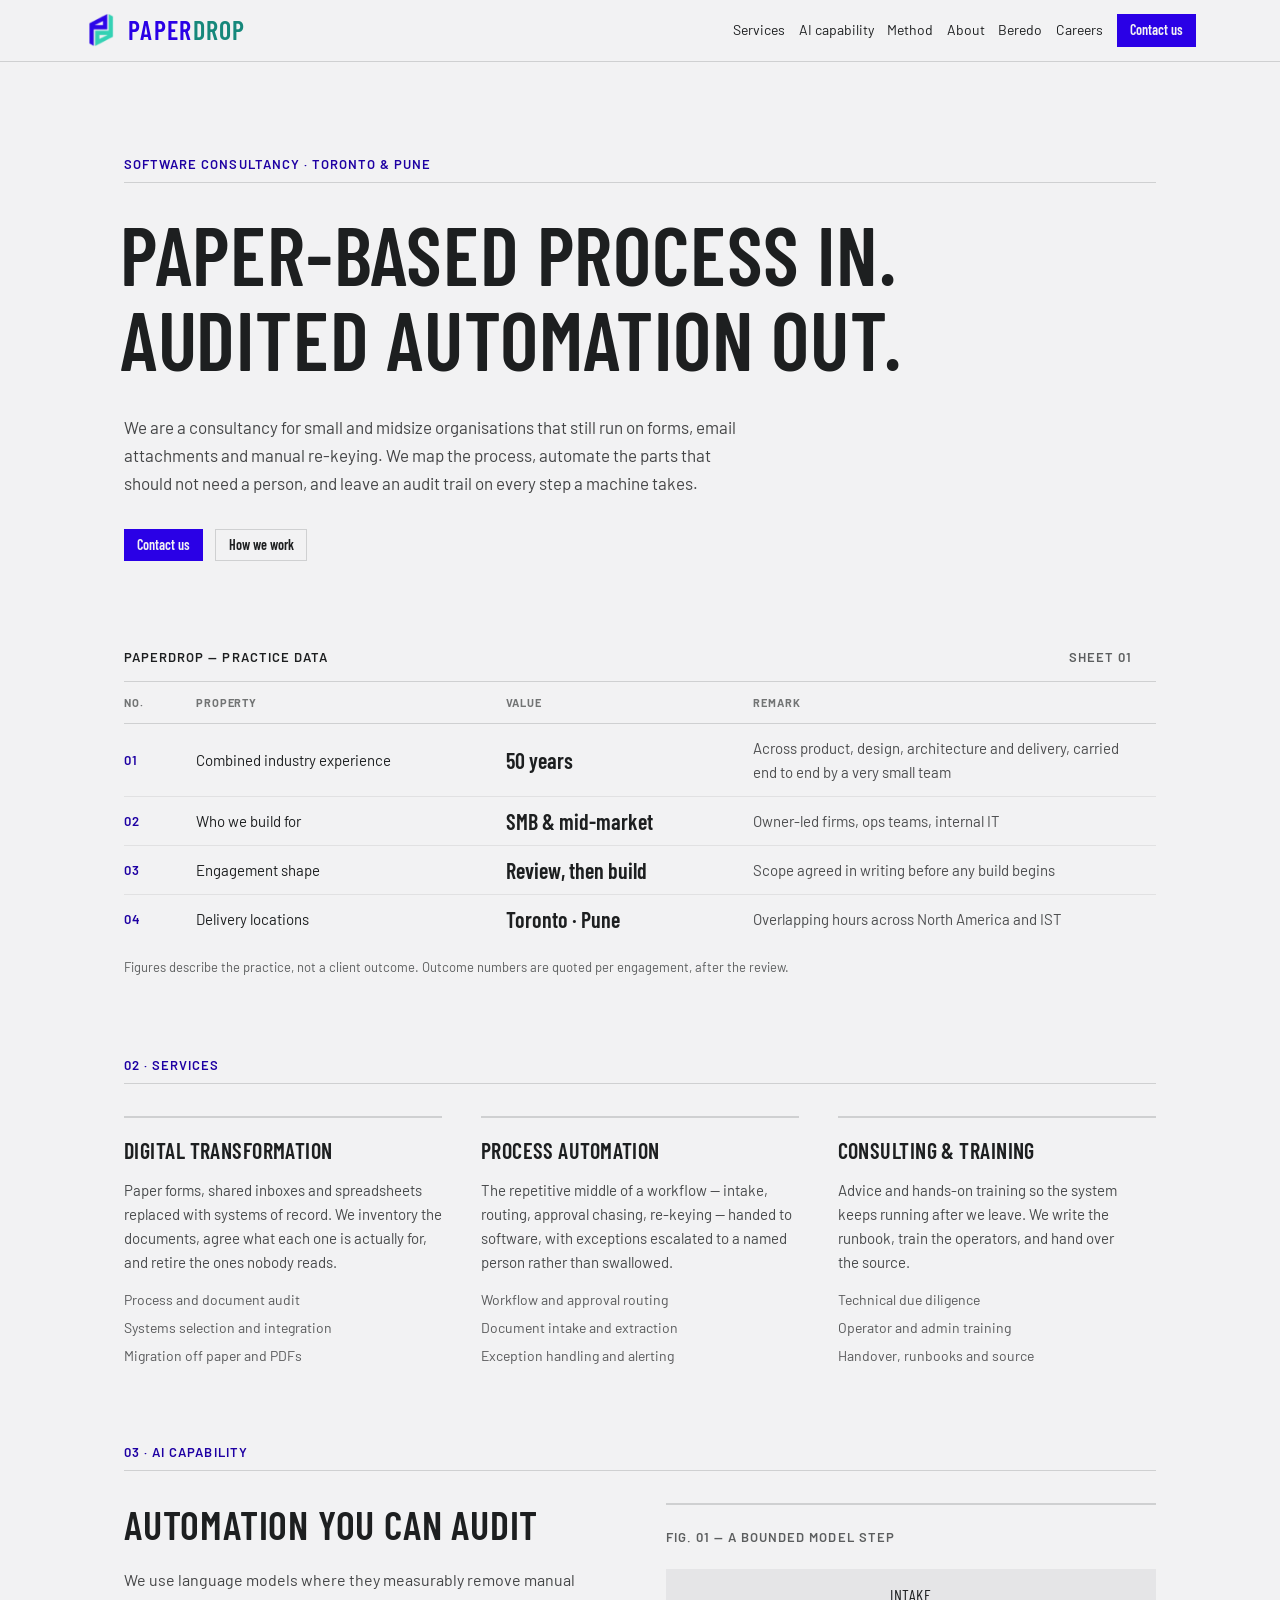
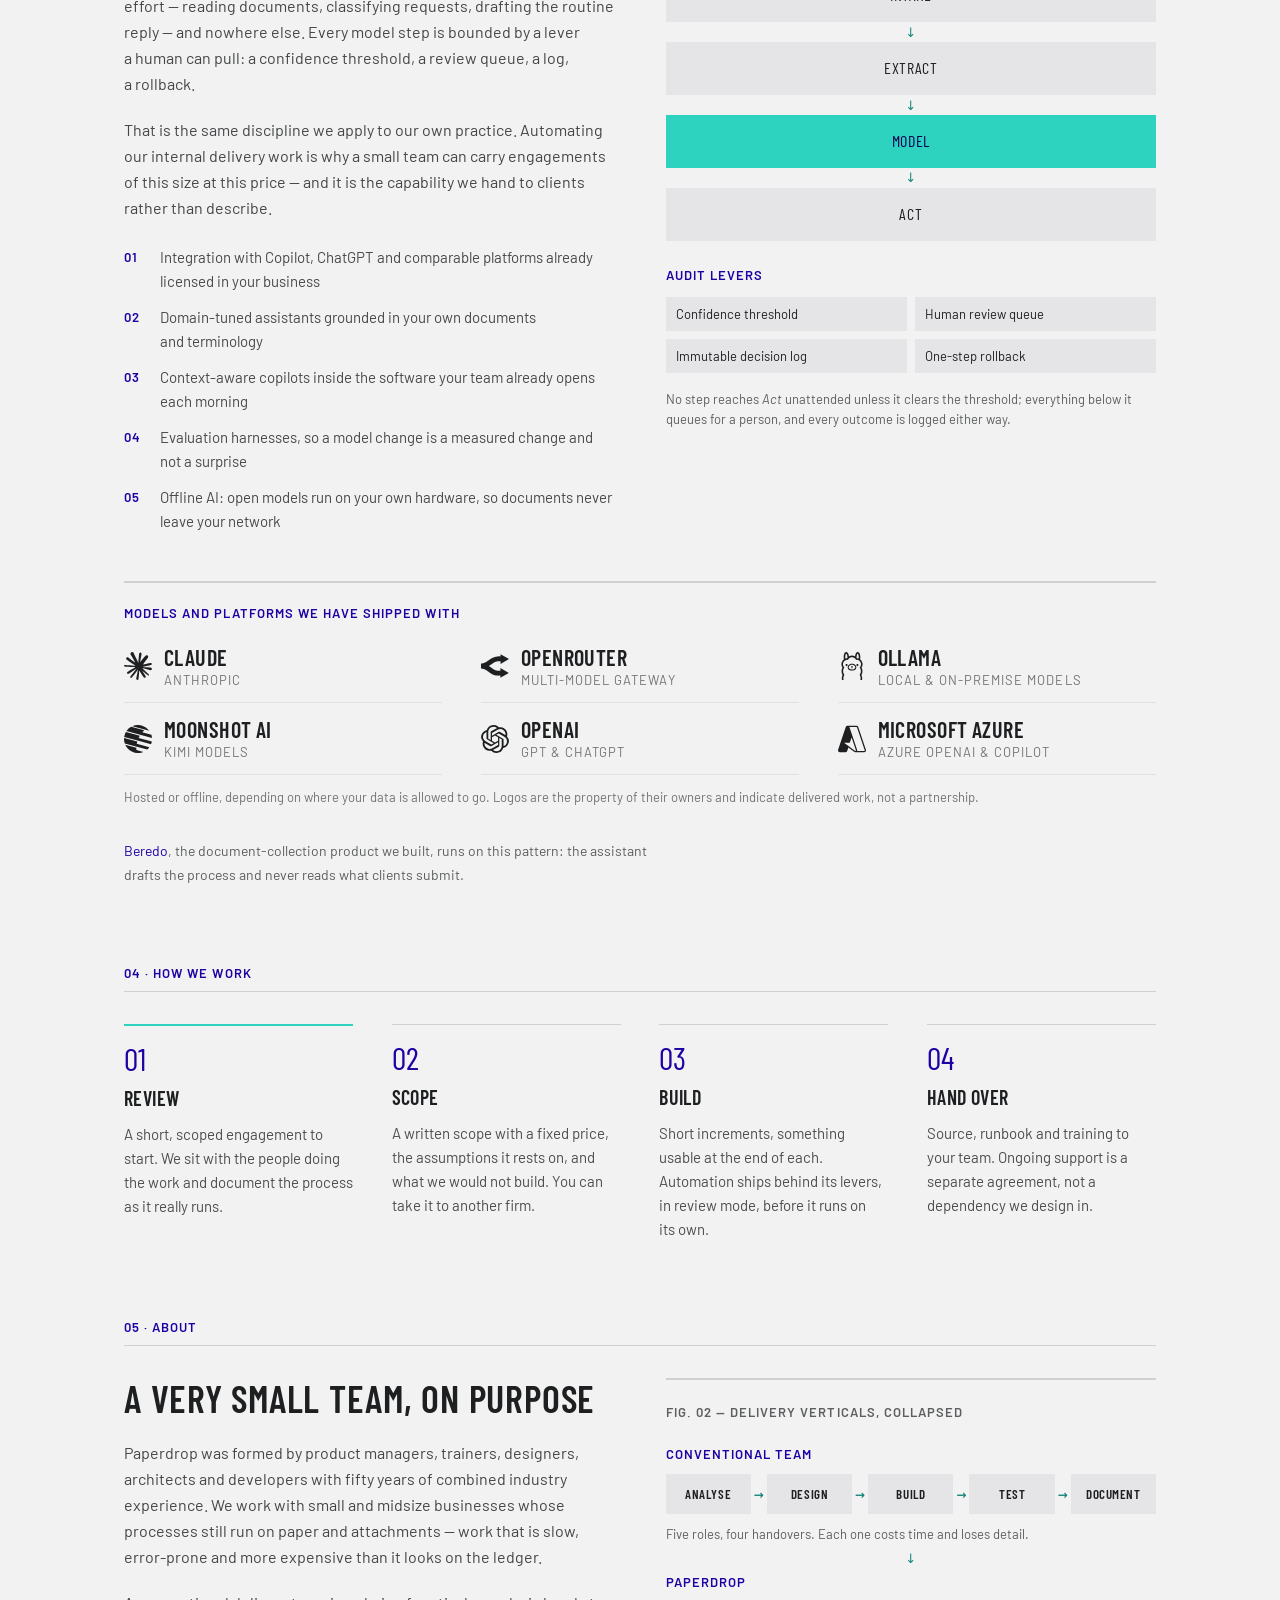
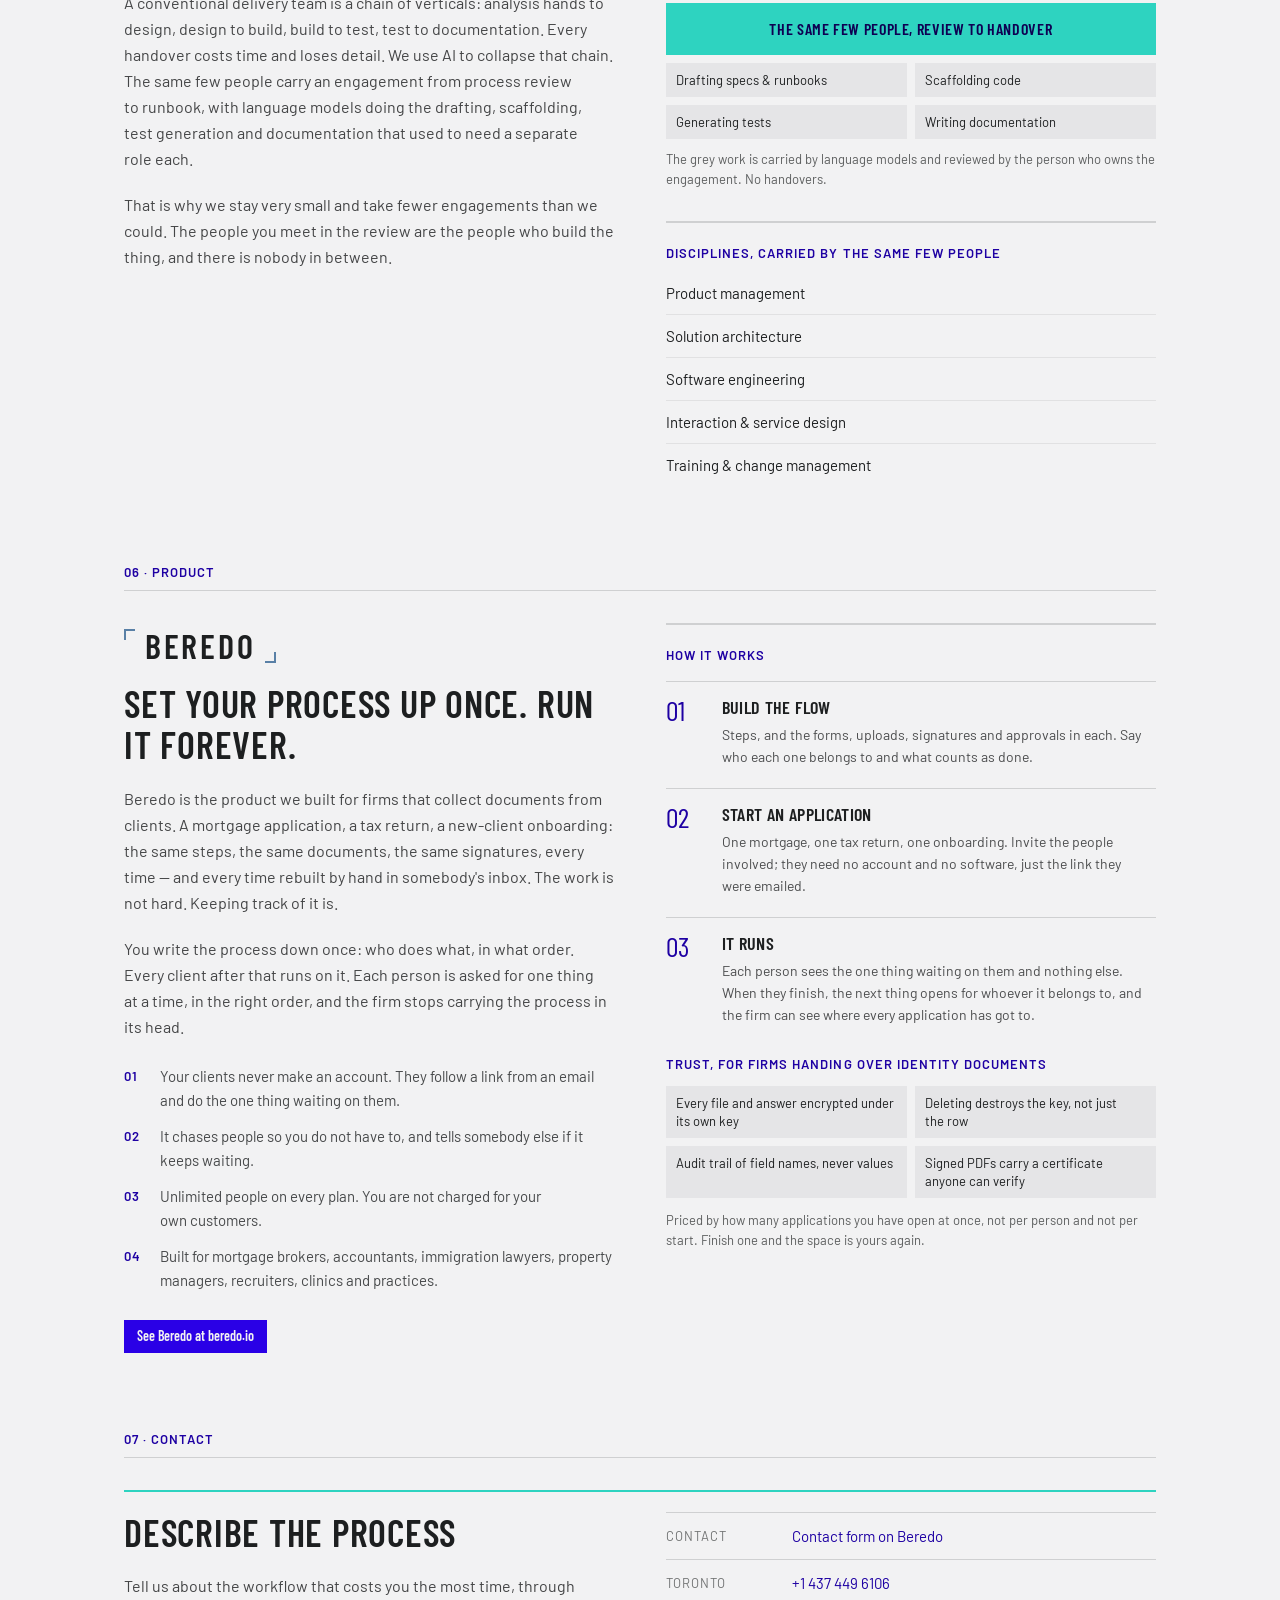
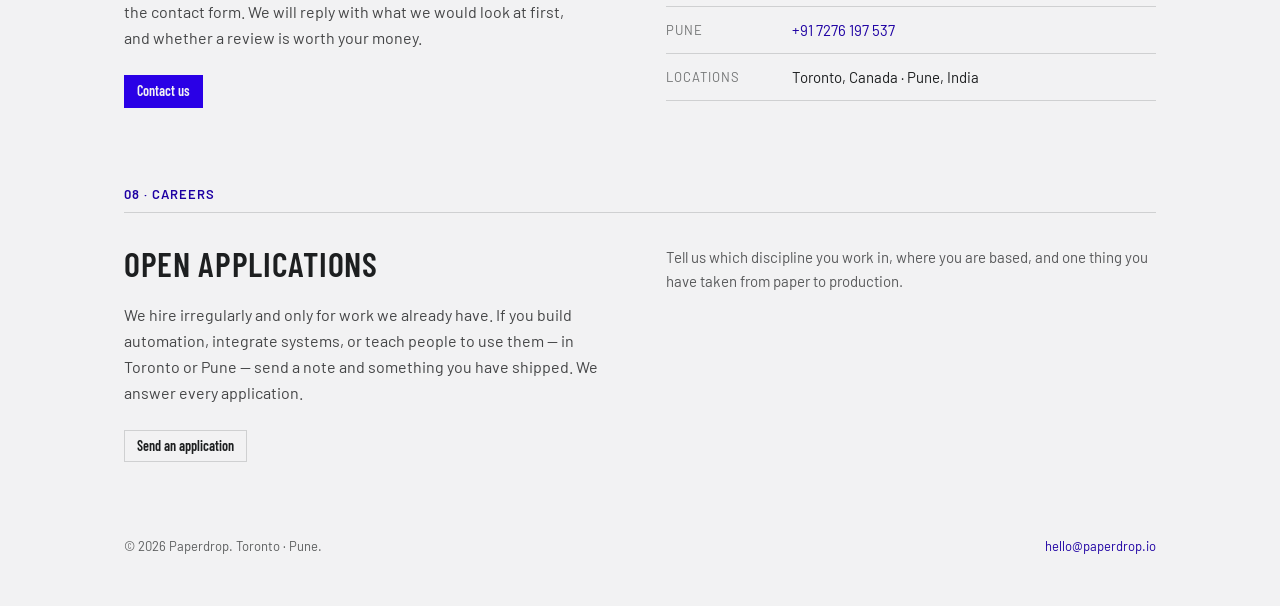
==== commit 48096b77: "Add Beredo section, model logo strip and delivery-chain figure - New "Beredo" section with wordmark," ====
--- a/index.html
+++ b/index.html
@@ -45,6 +45,17 @@
     { "@type": "ContactPoint", "contactType": "sales", "telephone": "+91-7276197537", "email": "hello@paperdrop.io", "areaServed": "IN" }
   ],
   "knowsAbout": ["Digital transformation", "Business process automation", "Document automation", "Large language models", "AI integration", "Workflow software"],
+  "makesOffer": {
+    "@type": "Offer",
+    "itemOffered": {
+      "@type": "SoftwareApplication",
+      "name": "Beredo",
+      "url": "https://beredo.io/",
+      "applicationCategory": "BusinessApplication",
+      "operatingSystem": "Web",
+      "description": "Document collection that shows whose turn it is. Set a multi-party process up once and run every client on it; clients follow an emailed link and never make an account."
+    }
+  },
   "hasOfferCatalog": {
     "@type": "OfferCatalog",
     "name": "Services",
@@ -52,7 +63,7 @@
       { "@type": "Offer", "itemOffered": { "@type": "Service", "name": "Digital transformation", "description": "Paper forms, shared inboxes and spreadsheets replaced with systems of record." } },
       { "@type": "Offer", "itemOffered": { "@type": "Service", "name": "Process automation", "description": "Intake, routing, approval chasing and re-keying handed to software, with exceptions escalated to a named person." } },
       { "@type": "Offer", "itemOffered": { "@type": "Service", "name": "Consulting and training", "description": "Technical due diligence, operator training, runbooks and handover." } },
-      { "@type": "Offer", "itemOffered": { "@type": "Service", "name": "AI and LLM integration", "description": "Bounded, auditable model steps integrated with Copilot, ChatGPT and comparable platforms." } }
+      { "@type": "Offer", "itemOffered": { "@type": "Service", "name": "AI and LLM integration", "description": "Bounded, auditable model steps integrated with Copilot, ChatGPT, Claude, Azure OpenAI and comparable platforms, hosted or run offline on your own hardware." } }
     ]
   }
 }
@@ -60,6 +71,8 @@
 <link rel="stylesheet" href="assets/industry.css">
 <style>
 html { scroll-behavior: smooth; }
+/* The nav is sticky, so anchor targets need to land below it, not under it. */
+section[id] { scroll-margin-top: 72px; }
 body { margin: 0; text-wrap: pretty; background: var(--color-bg); color: var(--color-text); }
 a { color: var(--color-accent-700); text-decoration: none; }
 a:hover { color: var(--color-accent); }
@@ -96,21 +109,49 @@
    rather than letting it force the page sideways on a phone. */
 .table-scroll { overflow-x: auto; }
 .table-scroll > .table { min-width: 620px; }
+/* Logo strip in the AI capability section: wordmarks with their marks,
+   set in the heading face so they read like the rest of the sheet. */
+.logo-strip { margin: 0; padding: 0; list-style: none; display: grid; grid-template-columns: repeat(3, 1fr); gap: 0 clamp(24px, 3vw, 48px); }
+.logo-strip li { display: flex; align-items: center; gap: 12px; padding: 14px 0; border-bottom: 1px solid color-mix(in srgb, var(--color-text) 8%, transparent); min-width: 0; }
+.logo-strip li > span { min-width: 0; }
+.logo-strip li > span > * { overflow: hidden; text-overflow: ellipsis; white-space: nowrap; }
+@media (max-width: 720px) { .logo-strip { grid-template-columns: repeat(2, 1fr); } }
+@media (max-width: 440px) { .logo-strip { grid-template-columns: 1fr; } }
+/* The Beredo wordmark, as the product draws it: two corner ticks in its steel
+   accent bracketing the name, set in the same condensed face this site uses. */
+.beredo-brand { display: inline-flex; align-items: center; gap: 10px; font-family: var(--font-heading); font-weight: 600; font-size: 34px; line-height: 1; letter-spacing: 0.08em; text-transform: uppercase; color: var(--color-text); }
+.beredo-tick { display: block; width: 11px; height: 11px; flex: none; }
+.beredo-tick-l { align-self: flex-start; border-top: 2px solid #5980a6; border-left: 2px solid #5980a6; }
+.beredo-tick-r { align-self: flex-end; border-bottom: 2px solid #5980a6; border-right: 2px solid #5980a6; }
+/* Fig. 02: a five-stage delivery chain with arrows between the stages,
+   drawn with the same grey blocks as Fig. 01. */
+.chain { display: grid; grid-template-columns: repeat(5, 1fr); gap: 16px; }
+.chain > span { position: relative; background: color-mix(in srgb, var(--color-text) 6%, transparent); padding: 12px 4px; text-align: center; font-family: var(--font-heading); font-weight: var(--font-heading-weight); font-size: 13px; line-height: 16px; letter-spacing: 0.04em; text-transform: uppercase; }
+.chain > span + span::before { content: "→"; position: absolute; left: -8px; top: 50%; transform: translate(-50%, -50%); color: var(--color-accent-2-700); font-size: 12px; line-height: 1; }
+@media (max-width: 480px) {
+  .chain { gap: 12px; }
+  .chain > span { font-size: 11px; letter-spacing: 0.02em; padding: 10px 2px; }
+  .chain > span + span::before { left: -6px; font-size: 10px; }
+}
+.logo-strip img { width: 28px; height: 28px; display: block; flex: none; }
+.logo-strip b { font-family: var(--font-heading); font-weight: var(--font-heading-weight); font-size: 22px; line-height: 24px; letter-spacing: 0.02em; text-transform: uppercase; }
+.logo-strip small { display: block; font-size: 13px; line-height: 16px; letter-spacing: 0.08em; text-transform: uppercase; color: color-mix(in srgb, var(--color-text) 60%, transparent); }
 </style>
 </head>
 <body>
 
-<nav class="nav" style="position:sticky;top:0;z-index:20;background:var(--color-bg);border-bottom:1px solid var(--color-divider);padding-inline:max(24px, calc((100% - 1160px) / 2 + 24px))">
-  <span class="nav-brand" style="display:flex;align-items:center;gap:10px;letter-spacing:0.05em;text-transform:uppercase;font-size:26px">
+<nav id="top" class="nav" style="position:sticky;top:0;z-index:20;background:var(--color-bg);border-bottom:1px solid var(--color-divider);padding-inline:max(24px, calc((100% - 1160px) / 2 + 24px))">
+  <a class="nav-brand" href="#top" aria-label="Paperdrop — back to top" style="display:flex;align-items:center;gap:10px;letter-spacing:0.05em;text-transform:uppercase;font-size:26px">
     <img src="assets/mark.png" alt="" style="height:34px;width:34px;display:block;object-fit:contain" />
     <span><span style="color:var(--color-accent)">Paper</span><span style="color:var(--color-accent-2-700)">drop</span></span>
-  </span>
+  </a>
   <a href="#services">Services</a>
   <a href="#ai">AI capability</a>
   <a href="#method">Method</a>
   <a href="#about">About</a>
+  <a href="#beredo">Beredo</a>
   <a href="#careers">Careers</a>
-  <a class="btn btn-primary" href="mailto:hello@paperdrop.io?subject=Enquiry%20from%20paperdrop.io" style="color:var(--color-bg)">Email us</a>
+  <a class="btn btn-primary" href="https://beredo.io/start/6f3ce085954fdb059ed47274797a8f5e78dbb2ca63724382291001de504575f4" target="_blank" rel="noopener" style="color:var(--color-bg)">Contact us</a>
 </nav>
 
 <div style="max-width:1160px;margin:0 auto;padding:0 clamp(20px,5vw,64px)">
@@ -126,7 +167,7 @@
       We are a consultancy for small and midsize organisations that still run on forms, email attachments and manual re-keying. We map the process, automate the parts that should not need a person, and leave an audit trail on every step a machine takes.
     </p>
     <div style="display:flex;gap:12px;flex-wrap:wrap;margin-top:32px">
-      <a class="btn btn-primary" href="mailto:hello@paperdrop.io?subject=Process%20review%20enquiry" style="color:var(--color-bg)">hello@paperdrop.io</a>
+      <a class="btn btn-primary" href="https://beredo.io/start/6f3ce085954fdb059ed47274797a8f5e78dbb2ca63724382291001de504575f4" target="_blank" rel="noopener" style="color:var(--color-bg)">Contact us</a>
       <a class="btn btn-secondary" href="#method">How we work</a>
     </div>
   </section>
@@ -154,7 +195,7 @@
             <td style="padding:12px 24px 12px 0;font-size:13px;font-weight:600;letter-spacing:0.08em;color:var(--color-accent-700)">01</td>
             <td style="padding:12px 24px 12px 0;font-size:15px;line-height:24px">Combined industry experience</td>
             <td style="padding:12px 24px 12px 0;font-family:var(--font-heading);font-weight:var(--font-heading-weight);font-size:22px;line-height:24px;white-space:nowrap">50 years</td>
-            <td style="padding:12px 24px 12px 0;font-size:15px;line-height:24px;color:color-mix(in srgb, var(--color-text) 78%, transparent)">Across product, design, architecture and delivery</td>
+            <td style="padding:12px 24px 12px 0;font-size:15px;line-height:24px;color:color-mix(in srgb, var(--color-text) 78%, transparent)">Across product, design, architecture and delivery, carried end to end by a very small team</td>
           </tr>
           <tr>
             <td style="padding:12px 24px 12px 0;font-size:13px;font-weight:600;letter-spacing:0.08em;color:var(--color-accent-700)">02</td>
@@ -231,6 +272,7 @@
           <li style="display:grid;grid-template-columns:28px 1fr;gap:8px"><span style="color:var(--color-accent-700);font-weight:600;font-size:13px;letter-spacing:0.08em">02</span><span>Domain-tuned assistants grounded in your own documents and terminology</span></li>
           <li style="display:grid;grid-template-columns:28px 1fr;gap:8px"><span style="color:var(--color-accent-700);font-weight:600;font-size:13px;letter-spacing:0.08em">03</span><span>Context-aware copilots inside the software your team already opens each morning</span></li>
           <li style="display:grid;grid-template-columns:28px 1fr;gap:8px"><span style="color:var(--color-accent-700);font-weight:600;font-size:13px;letter-spacing:0.08em">04</span><span>Evaluation harnesses, so a model change is a measured change and not a surprise</span></li>
+          <li style="display:grid;grid-template-columns:28px 1fr;gap:8px"><span style="color:var(--color-accent-700);font-weight:600;font-size:13px;letter-spacing:0.08em">05</span><span>Offline AI: open models run on your own hardware, so documents never leave your network</span></li>
         </ul>
       </div>
       <figure style="margin:0;padding-top:20px;border-top:2px solid var(--color-divider)">
@@ -257,7 +299,19 @@
         <p style="margin:16px 0 0;font-size:13px;line-height:20px;color:color-mix(in srgb, var(--color-text) 70%, transparent)">No step reaches <em>Act</em> unattended unless it clears the threshold; everything below it queues for a person, and every outcome is logged either way.</p>
       </figure>
     </div>
-    <p style="font-size:14px;line-height:24px;margin:32px 0 0;color:color-mix(in srgb, var(--color-text) 70%, transparent);max-width:70ch">ContractDrop, our own contract-handling tool, is built on this pattern.</p>
+    <div style="margin-top:48px;padding-top:20px;border-top:2px solid var(--color-divider)">
+      <span style="display:block;font-size:13px;letter-spacing:0.08em;text-transform:uppercase;font-weight:600;color:var(--color-accent-700);margin-bottom:8px">Models and platforms we have shipped with</span>
+      <ul class="logo-strip">
+        <li><img src="assets/logos/claude.svg" alt="Claude logo" width="28" height="28" /><span><b>Claude</b><small>Anthropic</small></span></li>
+        <li><img src="assets/logos/openrouter.svg" alt="OpenRouter logo" width="28" height="28" /><span><b>OpenRouter</b><small>Multi-model gateway</small></span></li>
+        <li><img src="assets/logos/ollama.svg" alt="Ollama logo" width="28" height="28" /><span><b>Ollama</b><small>Local &amp; on-premise models</small></span></li>
+        <li><img src="assets/logos/moonshot.svg" alt="Moonshot AI logo" width="28" height="28" /><span><b>Moonshot AI</b><small>Kimi models</small></span></li>
+        <li><img src="assets/logos/openai.svg" alt="OpenAI logo" width="28" height="28" /><span><b>OpenAI</b><small>GPT &amp; ChatGPT</small></span></li>
+        <li><img src="assets/logos/azure.svg" alt="Microsoft Azure logo" width="28" height="28" /><span><b>Microsoft Azure</b><small>Azure OpenAI &amp; Copilot</small></span></li>
+      </ul>
+      <p style="margin:12px 0 0;font-size:13px;line-height:20px;color:color-mix(in srgb, var(--color-text) 60%, transparent)">Hosted or offline, depending on where your data is allowed to go. Logos are the property of their owners and indicate delivered work, not a partnership.</p>
+    </div>
+    <p style="font-size:14px;line-height:24px;margin:32px 0 0;color:color-mix(in srgb, var(--color-text) 70%, transparent);max-width:70ch"><a href="#beredo">Beredo</a>, the document-collection product we built, runs on this pattern: the assistant drafts the process and never reads what clients submit.</p>
   </section>
 
   <section id="method" style="padding:0 0 80px">
@@ -292,13 +346,36 @@
     <hr style="height:1px;border:0;margin:0 0 32px;background:var(--color-divider)" />
     <div style="display:grid;grid-template-columns:repeat(auto-fit,minmax(300px,1fr));gap:clamp(24px,4vw,64px);align-items:start">
       <div>
-        <h2 style="font-family:var(--font-heading);font-weight:var(--font-heading-weight);font-size:clamp(28px,3.2vw,38px);line-height:1.1;letter-spacing:0.02em;text-transform:uppercase;margin:0">A small team that has done this before</h2>
+        <h2 style="font-family:var(--font-heading);font-weight:var(--font-heading-weight);font-size:clamp(28px,3.2vw,38px);line-height:1.1;letter-spacing:0.02em;text-transform:uppercase;margin:0">A very small team, on purpose</h2>
         <p style="font-size:16px;line-height:26px;margin:20px 0 0;color:color-mix(in srgb, var(--color-text) 82%, transparent)">Paperdrop was formed by product managers, trainers, designers, architects and developers with fifty years of combined industry experience. We work with small and midsize businesses whose processes still run on paper and attachments — work that is slow, error-prone and more expensive than it looks on the ledger.</p>
-        <p style="font-size:16px;line-height:26px;margin:20px 0 0;color:color-mix(in srgb, var(--color-text) 82%, transparent)">We stay deliberately small and take fewer engagements than we could. The people you meet in the review are the people who build the thing.</p>
-      </div>
-      <div style="border-top:2px solid var(--color-divider);padding-top:20px">
-
-        <span style="display:block;font-size:13px;letter-spacing:0.08em;text-transform:uppercase;font-weight:600;color:var(--color-accent-700);margin-bottom:8px">Disciplines in the team</span>
+        <p style="font-size:16px;line-height:26px;margin:20px 0 0;color:color-mix(in srgb, var(--color-text) 82%, transparent)">A conventional delivery team is a chain of verticals: analysis hands to design, design to build, build to test, test to documentation. Every handover costs time and loses detail. We use AI to collapse that chain. The same few people carry an engagement from process review to runbook, with language models doing the drafting, scaffolding, test generation and documentation that used to need a separate role each.</p>
+        <p style="font-size:16px;line-height:26px;margin:20px 0 0;color:color-mix(in srgb, var(--color-text) 82%, transparent)">That is why we stay very small and take fewer engagements than we could. The people you meet in the review are the people who build the thing, and there is nobody in between.</p>
+      </div>
+      <div>
+        <figure style="margin:0;padding-top:20px;border-top:2px solid var(--color-divider)">
+          <figcaption style="font-size:13px;line-height:24px;letter-spacing:0.08em;text-transform:uppercase;font-weight:600;color:color-mix(in srgb, var(--color-text) 70%, transparent);margin:0 0 20px">Fig. 02 — delivery verticals, collapsed</figcaption>
+
+          <span style="display:block;font-size:13px;letter-spacing:0.08em;text-transform:uppercase;font-weight:600;color:var(--color-accent-700);margin-bottom:10px">Conventional team</span>
+          <div class="chain">
+            <span>Analyse</span><span>Design</span><span>Build</span><span>Test</span><span>Document</span>
+          </div>
+          <p style="margin:10px 0 0;font-size:13px;line-height:20px;color:color-mix(in srgb, var(--color-text) 70%, transparent)">Five roles, four handovers. Each one costs time and loses detail.</p>
+
+          <div style="height:28px;display:flex;align-items:center;justify-content:center;color:var(--color-accent-2-700);font-size:13px;line-height:1">↓</div>
+
+          <span style="display:block;font-size:13px;letter-spacing:0.08em;text-transform:uppercase;font-weight:600;color:var(--color-accent-700);margin-bottom:10px">Paperdrop</span>
+          <div style="color:var(--color-accent-900);background:var(--color-accent-2);padding:14px;text-align:center;font-family:var(--font-heading);font-weight:var(--font-heading-weight);font-size:16px;letter-spacing:0.04em;text-transform:uppercase">The same few people, review to handover</div>
+          <div style="margin-top:8px;display:grid;grid-template-columns:repeat(2,1fr);gap:8px">
+            <span style="background:color-mix(in srgb, var(--color-text) 6%, transparent);padding:8px 10px;font-size:13px;line-height:18px">Drafting specs &amp; runbooks</span>
+            <span style="background:color-mix(in srgb, var(--color-text) 6%, transparent);padding:8px 10px;font-size:13px;line-height:18px">Scaffolding code</span>
+            <span style="background:color-mix(in srgb, var(--color-text) 6%, transparent);padding:8px 10px;font-size:13px;line-height:18px">Generating tests</span>
+            <span style="background:color-mix(in srgb, var(--color-text) 6%, transparent);padding:8px 10px;font-size:13px;line-height:18px">Writing documentation</span>
+          </div>
+          <p style="margin:10px 0 0;font-size:13px;line-height:20px;color:color-mix(in srgb, var(--color-text) 70%, transparent)">The grey work is carried by language models and reviewed by the person who owns the engagement. No handovers.</p>
+        </figure>
+
+        <div style="margin-top:32px;border-top:2px solid var(--color-divider);padding-top:20px">
+        <span style="display:block;font-size:13px;letter-spacing:0.08em;text-transform:uppercase;font-weight:600;color:var(--color-accent-700);margin-bottom:8px">Disciplines, carried by the same few people</span>
         <div style="display:grid;gap:0">
           <span style="padding:10px 0;border-bottom:1px solid color-mix(in srgb, var(--color-text) 8%, transparent);font-size:15px;line-height:22px">Product management</span>
           <span style="padding:10px 0;border-bottom:1px solid color-mix(in srgb, var(--color-text) 8%, transparent);font-size:15px;line-height:22px">Solution architecture</span>
@@ -306,26 +383,85 @@
           <span style="padding:10px 0;border-bottom:1px solid color-mix(in srgb, var(--color-text) 8%, transparent);font-size:15px;line-height:22px">Interaction &amp; service design</span>
           <span style="padding:10px 0;font-size:15px;line-height:22px">Training &amp; change management</span>
         </div>
-      </div>
-    </div>
-  </section>
-
+        </div>
+      </div>
+    </div>
+  </section>
+
+
+  <section id="beredo" style="padding:0 0 80px">
+    <span style="display:block;font-size:13px;line-height:12px;letter-spacing:0.08em;text-transform:uppercase;font-weight:600;color:var(--color-accent-700);margin:0 0 12px">06 · Product</span>
+    <hr style="height:1px;border:0;margin:0 0 32px;background:var(--color-divider)" />
+    <div style="display:grid;grid-template-columns:repeat(auto-fit,minmax(300px,1fr));gap:clamp(24px,4vw,64px);align-items:start">
+      <div>
+        <a class="beredo-brand" href="https://beredo.io" target="_blank" rel="noopener" aria-label="Beredo (opens beredo.io)"><span class="beredo-tick beredo-tick-l" aria-hidden="true"></span>Beredo<span class="beredo-tick beredo-tick-r" aria-hidden="true"></span></a>
+        <h2 style="font-family:var(--font-heading);font-weight:var(--font-heading-weight);font-size:clamp(28px,3.2vw,38px);line-height:1.1;letter-spacing:0.02em;text-transform:uppercase;margin:20px 0 0">Set your process up once. Run it forever.</h2>
+        <p style="font-size:16px;line-height:26px;margin:20px 0 0;color:color-mix(in srgb, var(--color-text) 82%, transparent)">Beredo is the product we built for firms that collect documents from clients. A mortgage application, a tax return, a new-client onboarding: the same steps, the same documents, the same signatures, every time — and every time rebuilt by hand in somebody's inbox. The work is not hard. Keeping track of it is.</p>
+        <p style="font-size:16px;line-height:26px;margin:20px 0 0;color:color-mix(in srgb, var(--color-text) 82%, transparent)">You write the process down once: who does what, in what order. Every client after that runs on it. Each person is asked for one thing at a time, in the right order, and the firm stops carrying the process in its head.</p>
+        <ul style="margin:24px 0 0;padding:0;list-style:none;display:grid;gap:12px;font-size:15px;line-height:24px;color:color-mix(in srgb, var(--color-text) 80%, transparent)">
+          <li style="display:grid;grid-template-columns:28px 1fr;gap:8px"><span style="color:var(--color-accent-700);font-weight:600;font-size:13px;letter-spacing:0.08em">01</span><span>Your clients never make an account. They follow a link from an email and do the one thing waiting on them.</span></li>
+          <li style="display:grid;grid-template-columns:28px 1fr;gap:8px"><span style="color:var(--color-accent-700);font-weight:600;font-size:13px;letter-spacing:0.08em">02</span><span>It chases people so you do not have to, and tells somebody else if it keeps waiting.</span></li>
+          <li style="display:grid;grid-template-columns:28px 1fr;gap:8px"><span style="color:var(--color-accent-700);font-weight:600;font-size:13px;letter-spacing:0.08em">03</span><span>Unlimited people on every plan. You are not charged for your own customers.</span></li>
+          <li style="display:grid;grid-template-columns:28px 1fr;gap:8px"><span style="color:var(--color-accent-700);font-weight:600;font-size:13px;letter-spacing:0.08em">04</span><span>Built for mortgage brokers, accountants, immigration lawyers, property managers, recruiters, clinics and practices.</span></li>
+        </ul>
+        <a class="btn btn-primary" href="https://beredo.io" target="_blank" rel="noopener" style="margin-top:28px;color:var(--color-bg)">See Beredo at beredo.io</a>
+      </div>
+      <div>
+        <div style="border-top:2px solid var(--color-divider);padding-top:20px">
+          <span style="display:block;font-size:13px;letter-spacing:0.08em;text-transform:uppercase;font-weight:600;color:var(--color-accent-700);margin-bottom:16px">How it works</span>
+          <div style="display:grid;gap:20px">
+            <div style="border-top:1px solid var(--color-divider);padding-top:14px;display:grid;grid-template-columns:44px 1fr;gap:12px">
+              <span style="font-family:var(--font-heading);font-size:28px;line-height:1;color:var(--color-accent-700)">01</span>
+              <div>
+                <h3 style="font-family:var(--font-heading);font-weight:var(--font-heading-weight);font-size:18px;line-height:22px;letter-spacing:0.02em;text-transform:uppercase;margin:0">Build the flow</h3>
+                <p style="font-size:14px;line-height:22px;margin:6px 0 0;color:color-mix(in srgb, var(--color-text) 78%, transparent)">Steps, and the forms, uploads, signatures and approvals in each. Say who each one belongs to and what counts as done.</p>
+              </div>
+            </div>
+            <div style="border-top:1px solid var(--color-divider);padding-top:14px;display:grid;grid-template-columns:44px 1fr;gap:12px">
+              <span style="font-family:var(--font-heading);font-size:28px;line-height:1;color:var(--color-accent-700)">02</span>
+              <div>
+                <h3 style="font-family:var(--font-heading);font-weight:var(--font-heading-weight);font-size:18px;line-height:22px;letter-spacing:0.02em;text-transform:uppercase;margin:0">Start an application</h3>
+                <p style="font-size:14px;line-height:22px;margin:6px 0 0;color:color-mix(in srgb, var(--color-text) 78%, transparent)">One mortgage, one tax return, one onboarding. Invite the people involved; they need no account and no software, just the link they were emailed.</p>
+              </div>
+            </div>
+            <div style="border-top:1px solid var(--color-divider);padding-top:14px;display:grid;grid-template-columns:44px 1fr;gap:12px">
+              <span style="font-family:var(--font-heading);font-size:28px;line-height:1;color:var(--color-accent-700)">03</span>
+              <div>
+                <h3 style="font-family:var(--font-heading);font-weight:var(--font-heading-weight);font-size:18px;line-height:22px;letter-spacing:0.02em;text-transform:uppercase;margin:0">It runs</h3>
+                <p style="font-size:14px;line-height:22px;margin:6px 0 0;color:color-mix(in srgb, var(--color-text) 78%, transparent)">Each person sees the one thing waiting on them and nothing else. When they finish, the next thing opens for whoever it belongs to, and the firm can see where every application has got to.</p>
+              </div>
+            </div>
+          </div>
+        </div>
+        <div style="margin-top:28px">
+          <span style="display:block;font-size:13px;letter-spacing:0.08em;text-transform:uppercase;font-weight:600;color:var(--color-accent-700);margin-bottom:12px">Trust, for firms handing over identity documents</span>
+          <div style="display:grid;grid-template-columns:repeat(2,1fr);gap:8px">
+            <span style="background:color-mix(in srgb, var(--color-text) 6%, transparent);padding:8px 10px;font-size:13px;line-height:18px">Every file and answer encrypted under its own key</span>
+            <span style="background:color-mix(in srgb, var(--color-text) 6%, transparent);padding:8px 10px;font-size:13px;line-height:18px">Deleting destroys the key, not just the row</span>
+            <span style="background:color-mix(in srgb, var(--color-text) 6%, transparent);padding:8px 10px;font-size:13px;line-height:18px">Audit trail of field names, never values</span>
+            <span style="background:color-mix(in srgb, var(--color-text) 6%, transparent);padding:8px 10px;font-size:13px;line-height:18px">Signed PDFs carry a certificate anyone can verify</span>
+          </div>
+          <p style="margin:12px 0 0;font-size:13px;line-height:20px;color:color-mix(in srgb, var(--color-text) 70%, transparent)">Priced by how many applications you have open at once, not per person and not per start. Finish one and the space is yours again.</p>
+        </div>
+      </div>
+    </div>
+  </section>
 
   <section id="contact" style="padding:0 0 80px">
-    <span style="display:block;font-size:13px;line-height:12px;letter-spacing:0.08em;text-transform:uppercase;font-weight:600;color:var(--color-accent-700);margin:0 0 12px">06 · Contact</span>
+    <span style="display:block;font-size:13px;line-height:12px;letter-spacing:0.08em;text-transform:uppercase;font-weight:600;color:var(--color-accent-700);margin:0 0 12px">07 · Contact</span>
     <hr style="height:1px;border:0;margin:0 0 32px;background:var(--color-divider)" />
     <div style="padding-top:20px;border-top:2px solid var(--color-accent-2)">
 
       <div style="display:grid;grid-template-columns:repeat(auto-fit,minmax(280px,1fr));gap:clamp(24px,4vw,64px);align-items:start">
         <div>
-          <h2 style="font-family:var(--font-heading);font-weight:var(--font-heading-weight);font-size:clamp(28px,3.2vw,38px);line-height:1.1;letter-spacing:0.02em;text-transform:uppercase;margin:0">Describe the process</h2>
-          <p style="font-size:16px;line-height:26px;margin:20px 0 0;max-width:52ch;color:color-mix(in srgb, var(--color-text) 82%, transparent)">Email us a paragraph about the workflow that costs you the most time. We will reply with what we would look at first, and whether a review is worth your money.</p>
-          <a class="btn btn-primary" href="mailto:hello@paperdrop.io?subject=Process%20review%20enquiry" style="margin-top:24px;color:var(--color-bg)">hello@paperdrop.io</a>
+          <h2 style="font-family:var(--font-heading);font-weight:var(--font-heading-weight);font-size:clamp(28px,3.2vw,38px);line-height:1.1;letter-spacing:0.02em;text-transform:uppercase;margin:0"><a href="https://beredo.io/start/6f3ce085954fdb059ed47274797a8f5e78dbb2ca63724382291001de504575f4" target="_blank" rel="noopener" style="color:inherit">Describe the process</a></h2>
+          <p style="font-size:16px;line-height:26px;margin:20px 0 0;max-width:52ch;color:color-mix(in srgb, var(--color-text) 82%, transparent)">Tell us about the workflow that costs you the most time, through the contact form. We will reply with what we would look at first, and whether a review is worth your money.</p>
+          <a class="btn btn-primary" href="https://beredo.io/start/6f3ce085954fdb059ed47274797a8f5e78dbb2ca63724382291001de504575f4" target="_blank" rel="noopener" style="margin-top:24px;color:var(--color-bg)">Contact us</a>
         </div>
         <div style="display:grid;gap:0">
           <div style="padding:12px 0;border-top:1px solid var(--color-divider);display:grid;grid-template-columns:110px 1fr;gap:16px;font-size:15px;line-height:22px">
-            <span style="font-size:13px;letter-spacing:0.08em;text-transform:uppercase;color:color-mix(in srgb, var(--color-text) 60%, transparent)">Email</span>
-            <a href="mailto:hello@paperdrop.io">hello@paperdrop.io</a>
+            <span style="font-size:13px;letter-spacing:0.08em;text-transform:uppercase;color:color-mix(in srgb, var(--color-text) 60%, transparent)">Contact</span>
+            <a href="https://beredo.io/start/6f3ce085954fdb059ed47274797a8f5e78dbb2ca63724382291001de504575f4" target="_blank" rel="noopener">Contact form on Beredo</a>
           </div>
           <div style="padding:12px 0;border-top:1px solid var(--color-divider);display:grid;grid-template-columns:110px 1fr;gap:16px;font-size:15px;line-height:22px">
             <span style="font-size:13px;letter-spacing:0.08em;text-transform:uppercase;color:color-mix(in srgb, var(--color-text) 60%, transparent)">Toronto</span>
@@ -345,13 +481,13 @@
   </section>
 
   <section id="careers" style="padding:0 0 24px">
-    <span style="display:block;font-size:13px;line-height:12px;letter-spacing:0.08em;text-transform:uppercase;font-weight:600;color:var(--color-accent-700);margin:0 0 12px">07 · Careers</span>
+    <span style="display:block;font-size:13px;line-height:12px;letter-spacing:0.08em;text-transform:uppercase;font-weight:600;color:var(--color-accent-700);margin:0 0 12px">08 · Careers</span>
     <hr style="height:1px;border:0;margin:0 0 32px;background:var(--color-divider)" />
     <div style="display:grid;grid-template-columns:repeat(auto-fit,minmax(280px,1fr));gap:clamp(24px,4vw,64px);align-items:start">
       <div>
         <h2 style="font-family:var(--font-heading);font-weight:var(--font-heading-weight);font-size:clamp(26px,3vw,34px);line-height:1.1;letter-spacing:0.02em;text-transform:uppercase;margin:0">Open applications</h2>
         <p style="font-size:16px;line-height:26px;margin:20px 0 0;color:color-mix(in srgb, var(--color-text) 82%, transparent)">We hire irregularly and only for work we already have. If you build automation, integrate systems, or teach people to use them — in Toronto or Pune — send a note and something you have shipped. We answer every application.</p>
-        <a class="btn btn-secondary" href="mailto:hello@paperdrop.io?subject=Open%20application" style="margin-top:24px">Send an application</a>
+        <a class="btn btn-secondary" href="https://beredo.io/start/ac608600caef064fca8dbcb79ec9db9ade8b039b1a5290d651b019ffa0a83f65" target="_blank" rel="noopener" style="margin-top:24px">Send an application</a>
       </div>
       <div style="align-self:start">
         <p style="font-size:15px;line-height:24px;margin:0;color:color-mix(in srgb, var(--color-text) 72%, transparent)">Tell us which discipline you work in, where you are based, and one thing you have taken from paper to production.</p>
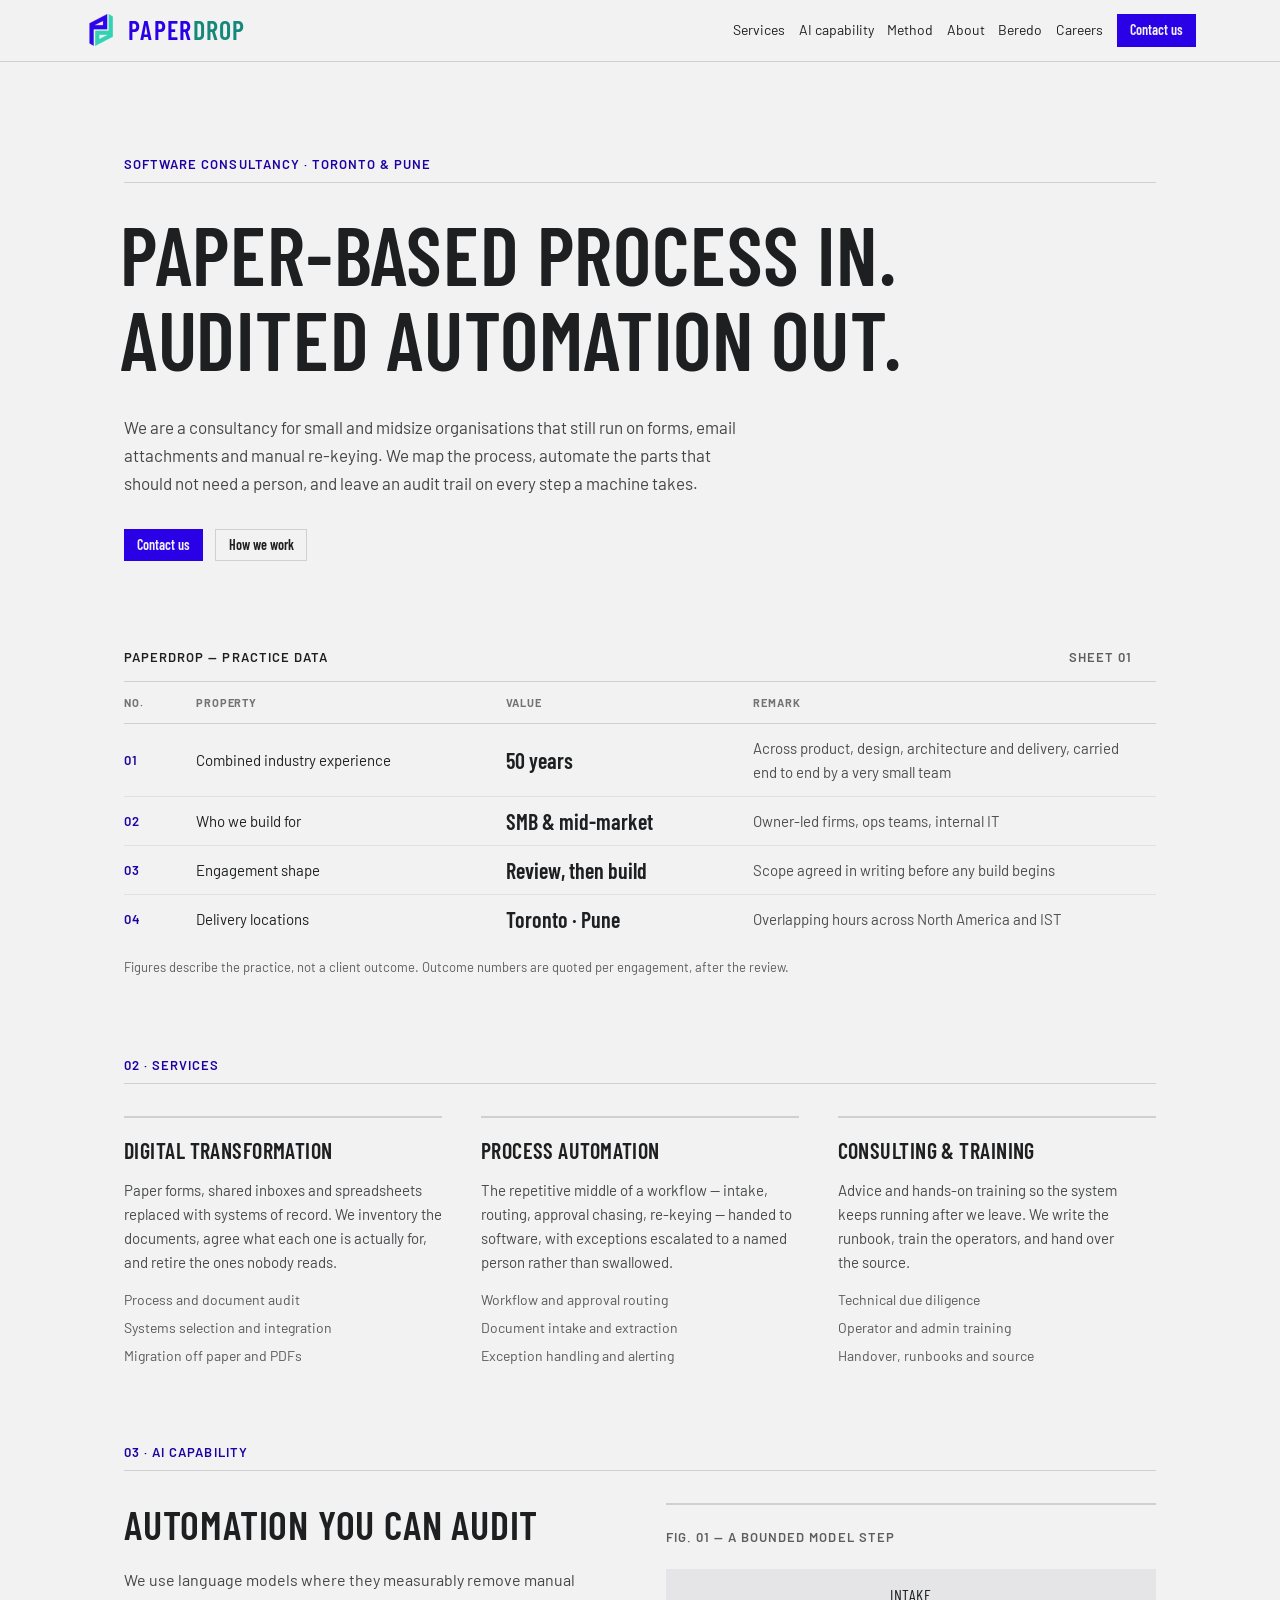
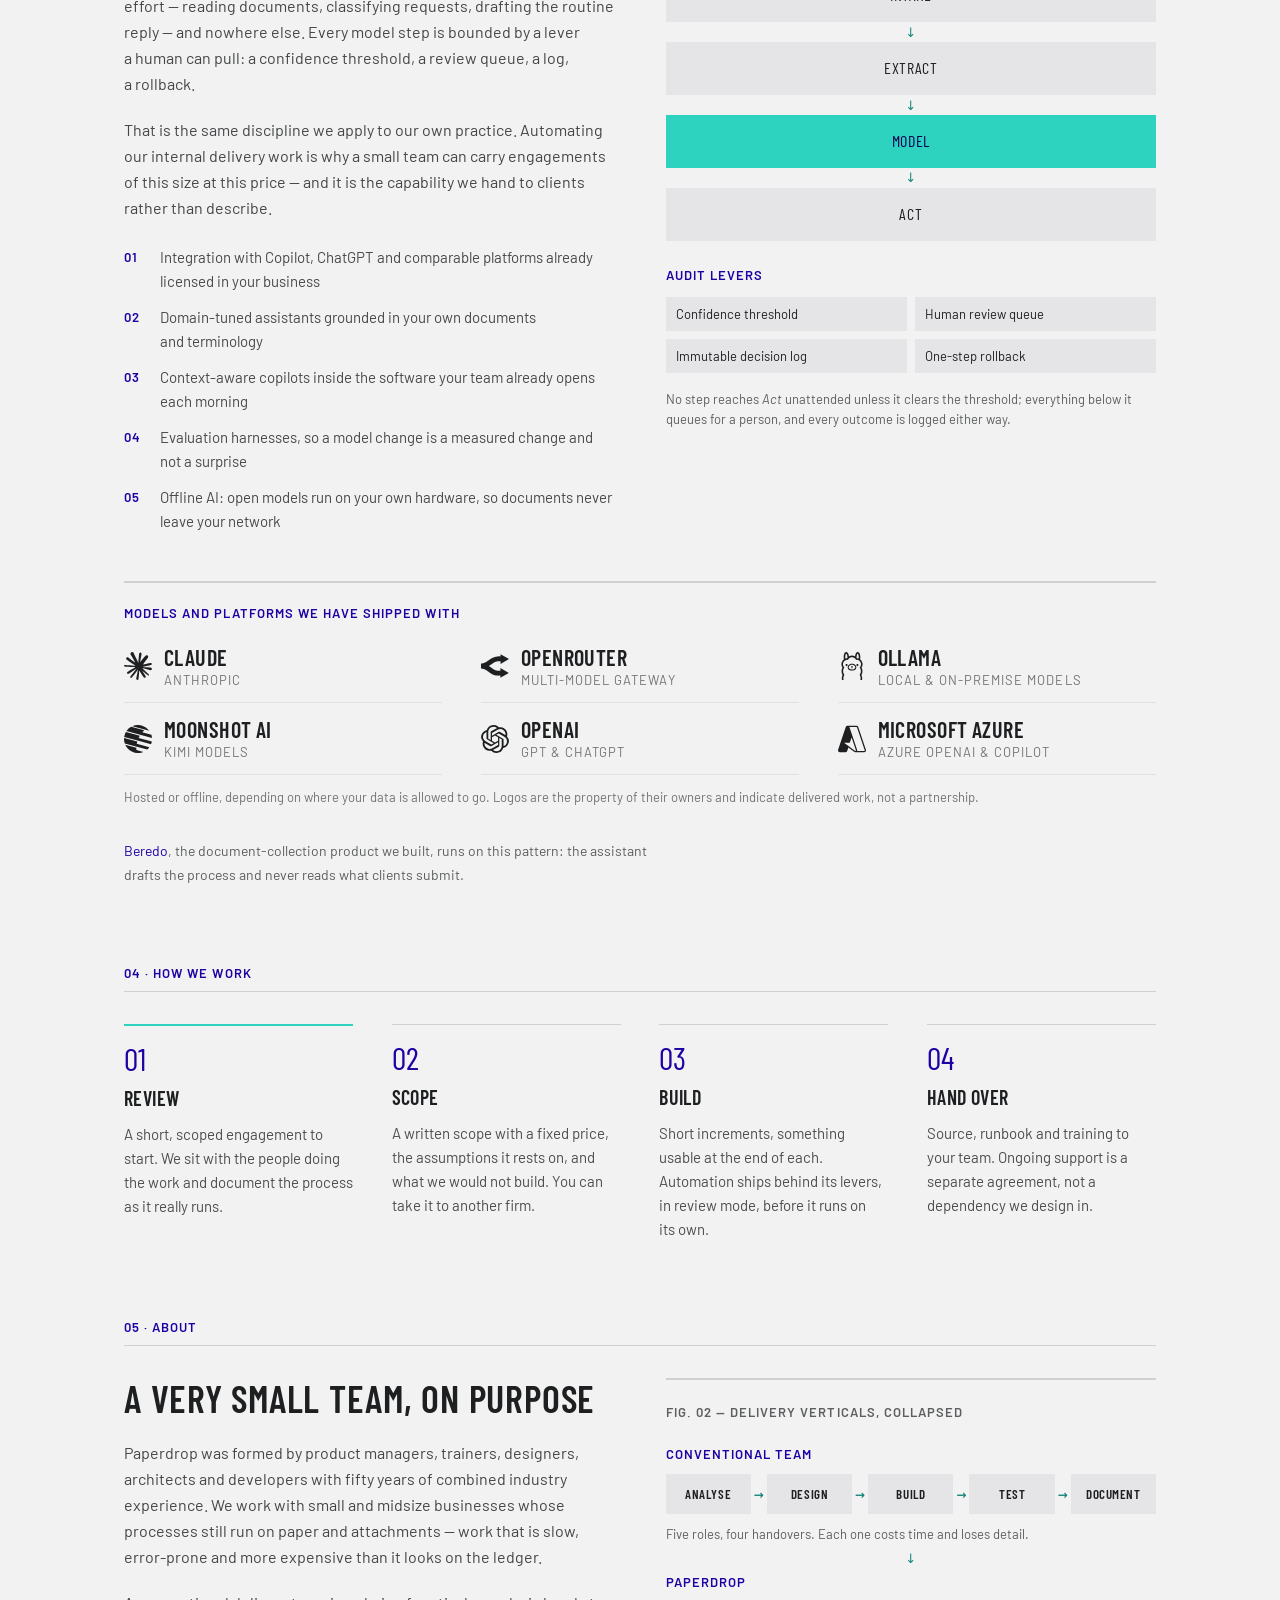
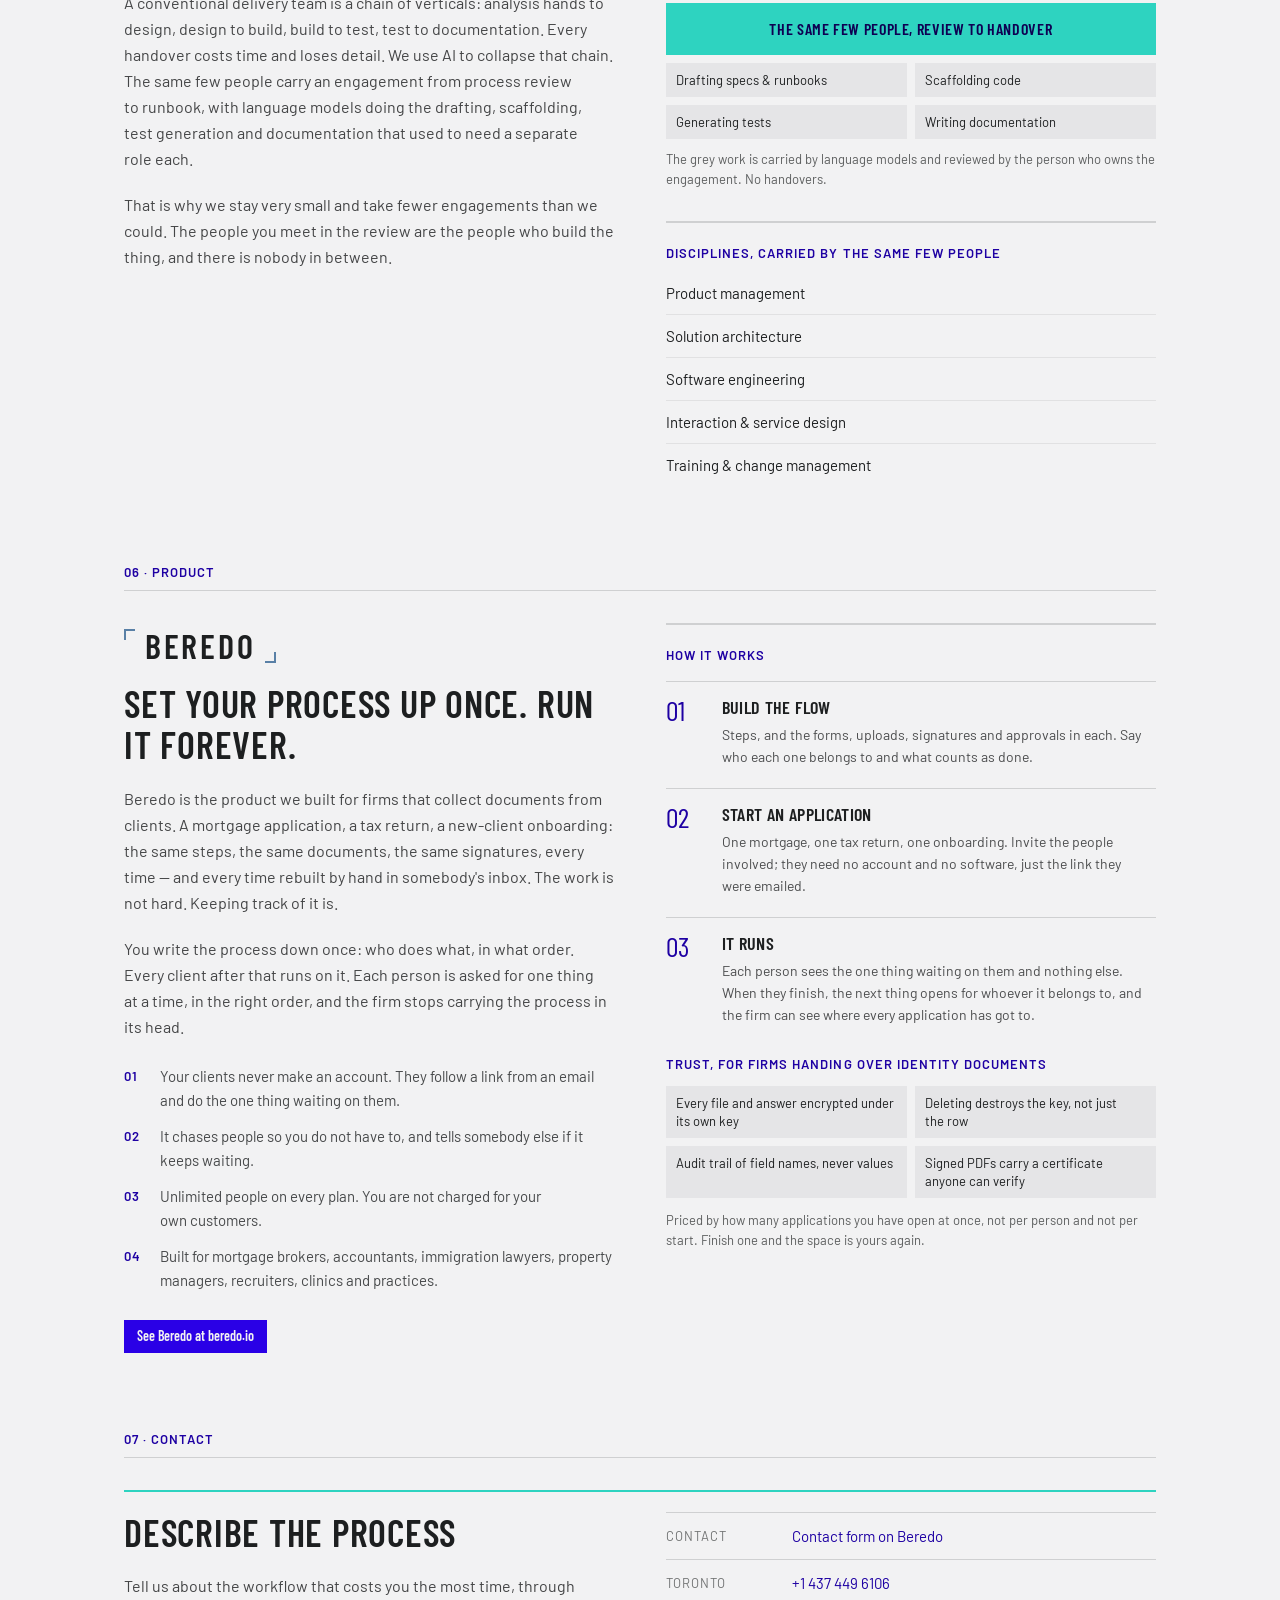
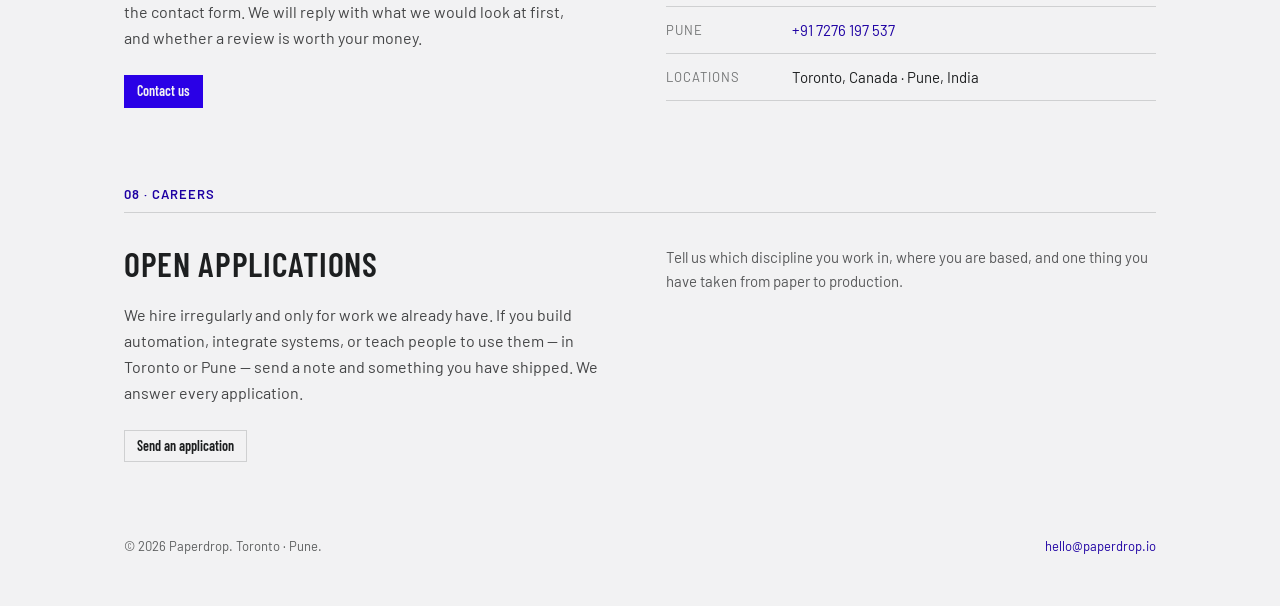
==== commit bdae4b85: "Refresh sitemap date and tighten page-load performance - Bump sitemap lastmod to the 2026-09-14 Bere" ====
--- a/index.html
+++ b/index.html
@@ -9,7 +9,7 @@
 <meta name="robots" content="index, follow, max-image-preview:large" />
 <link rel="canonical" href="https://paperdrop.io/" />
 <link rel="icon" type="image/png" href="assets/mark.png" />
-<link rel="apple-touch-icon" href="assets/mark.png" />
+<link rel="apple-touch-icon" sizes="180x180" href="assets/apple-touch-icon.png" />
 <meta property="og:type" content="website" />
 <meta property="og:site_name" content="Paperdrop" />
 <meta property="og:url" content="https://paperdrop.io/" />
@@ -68,6 +68,9 @@
   }
 }
 </script>
+<link rel="preconnect" href="https://fonts.googleapis.com">
+<link rel="preconnect" href="https://fonts.gstatic.com" crossorigin>
+<link rel="stylesheet" href="https://fonts.googleapis.com/css2?family=Barlow:wght@400;500;700&family=Barlow+Condensed:wght@400;600&display=swap">
 <link rel="stylesheet" href="assets/industry.css">
 <style>
 html { scroll-behavior: smooth; }
@@ -142,7 +145,7 @@
 
 <nav id="top" class="nav" style="position:sticky;top:0;z-index:20;background:var(--color-bg);border-bottom:1px solid var(--color-divider);padding-inline:max(24px, calc((100% - 1160px) / 2 + 24px))">
   <a class="nav-brand" href="#top" aria-label="Paperdrop — back to top" style="display:flex;align-items:center;gap:10px;letter-spacing:0.05em;text-transform:uppercase;font-size:26px">
-    <img src="assets/mark.png" alt="" style="height:34px;width:34px;display:block;object-fit:contain" />
+    <img src="assets/mark-68.png" alt="" width="34" height="34" style="display:block;object-fit:contain" />
     <span><span style="color:var(--color-accent)">Paper</span><span style="color:var(--color-accent-2-700)">drop</span></span>
   </a>
   <a href="#services">Services</a>
@@ -151,7 +154,7 @@
   <a href="#about">About</a>
   <a href="#beredo">Beredo</a>
   <a href="#careers">Careers</a>
-  <a class="btn btn-primary" href="https://beredo.io/start/6f3ce085954fdb059ed47274797a8f5e78dbb2ca63724382291001de504575f4" target="_blank" rel="noopener" style="color:var(--color-bg)">Contact us</a>
+  <a class="btn btn-primary" href="https://beredo.io/start/EKQK-JEYX" target="_blank" rel="noopener" style="color:var(--color-bg)">Contact us</a>
 </nav>
 
 <div style="max-width:1160px;margin:0 auto;padding:0 clamp(20px,5vw,64px)">
@@ -167,7 +170,7 @@
       We are a consultancy for small and midsize organisations that still run on forms, email attachments and manual re-keying. We map the process, automate the parts that should not need a person, and leave an audit trail on every step a machine takes.
     </p>
     <div style="display:flex;gap:12px;flex-wrap:wrap;margin-top:32px">
-      <a class="btn btn-primary" href="https://beredo.io/start/6f3ce085954fdb059ed47274797a8f5e78dbb2ca63724382291001de504575f4" target="_blank" rel="noopener" style="color:var(--color-bg)">Contact us</a>
+      <a class="btn btn-primary" href="https://beredo.io/start/EKQK-JEYX" target="_blank" rel="noopener" style="color:var(--color-bg)">Contact us</a>
       <a class="btn btn-secondary" href="#method">How we work</a>
     </div>
   </section>
@@ -454,14 +457,14 @@
 
       <div style="display:grid;grid-template-columns:repeat(auto-fit,minmax(280px,1fr));gap:clamp(24px,4vw,64px);align-items:start">
         <div>
-          <h2 style="font-family:var(--font-heading);font-weight:var(--font-heading-weight);font-size:clamp(28px,3.2vw,38px);line-height:1.1;letter-spacing:0.02em;text-transform:uppercase;margin:0"><a href="https://beredo.io/start/6f3ce085954fdb059ed47274797a8f5e78dbb2ca63724382291001de504575f4" target="_blank" rel="noopener" style="color:inherit">Describe the process</a></h2>
+          <h2 style="font-family:var(--font-heading);font-weight:var(--font-heading-weight);font-size:clamp(28px,3.2vw,38px);line-height:1.1;letter-spacing:0.02em;text-transform:uppercase;margin:0"><a href="https://beredo.io/start/EKQK-JEYX" target="_blank" rel="noopener" style="color:inherit">Describe the process</a></h2>
           <p style="font-size:16px;line-height:26px;margin:20px 0 0;max-width:52ch;color:color-mix(in srgb, var(--color-text) 82%, transparent)">Tell us about the workflow that costs you the most time, through the contact form. We will reply with what we would look at first, and whether a review is worth your money.</p>
-          <a class="btn btn-primary" href="https://beredo.io/start/6f3ce085954fdb059ed47274797a8f5e78dbb2ca63724382291001de504575f4" target="_blank" rel="noopener" style="margin-top:24px;color:var(--color-bg)">Contact us</a>
+          <a class="btn btn-primary" href="https://beredo.io/start/EKQK-JEYX" target="_blank" rel="noopener" style="margin-top:24px;color:var(--color-bg)">Contact us</a>
         </div>
         <div style="display:grid;gap:0">
           <div style="padding:12px 0;border-top:1px solid var(--color-divider);display:grid;grid-template-columns:110px 1fr;gap:16px;font-size:15px;line-height:22px">
             <span style="font-size:13px;letter-spacing:0.08em;text-transform:uppercase;color:color-mix(in srgb, var(--color-text) 60%, transparent)">Contact</span>
-            <a href="https://beredo.io/start/6f3ce085954fdb059ed47274797a8f5e78dbb2ca63724382291001de504575f4" target="_blank" rel="noopener">Contact form on Beredo</a>
+            <a href="https://beredo.io/start/EKQK-JEYX" target="_blank" rel="noopener">Contact form on Beredo</a>
           </div>
           <div style="padding:12px 0;border-top:1px solid var(--color-divider);display:grid;grid-template-columns:110px 1fr;gap:16px;font-size:15px;line-height:22px">
             <span style="font-size:13px;letter-spacing:0.08em;text-transform:uppercase;color:color-mix(in srgb, var(--color-text) 60%, transparent)">Toronto</span>
@@ -487,7 +490,7 @@
       <div>
         <h2 style="font-family:var(--font-heading);font-weight:var(--font-heading-weight);font-size:clamp(26px,3vw,34px);line-height:1.1;letter-spacing:0.02em;text-transform:uppercase;margin:0">Open applications</h2>
         <p style="font-size:16px;line-height:26px;margin:20px 0 0;color:color-mix(in srgb, var(--color-text) 82%, transparent)">We hire irregularly and only for work we already have. If you build automation, integrate systems, or teach people to use them — in Toronto or Pune — send a note and something you have shipped. We answer every application.</p>
-        <a class="btn btn-secondary" href="https://beredo.io/start/ac608600caef064fca8dbcb79ec9db9ade8b039b1a5290d651b019ffa0a83f65" target="_blank" rel="noopener" style="margin-top:24px">Send an application</a>
+        <a class="btn btn-secondary" href="https://beredo.io/start/XBVM-6JZX" target="_blank" rel="noopener" style="margin-top:24px">Send an application</a>
       </div>
       <div style="align-self:start">
         <p style="font-size:15px;line-height:24px;margin:0;color:color-mix(in srgb, var(--color-text) 72%, transparent)">Tell us which discipline you work in, where you are based, and one thing you have taken from paper to production.</p>
--- a/assets/industry.css
+++ b/assets/industry.css
@@ -1,5 +1,4 @@
 /* Industry — design-system tokens and component classes. This file is the source of truth for the system's look; retune it here and see readme.md. */
-@import url('https://fonts.googleapis.com/css2?family=Barlow:wght@400;500;700&family=Barlow+Condensed:wght@400;600&display=swap');
 
 :root {
   --color-bg: #f2f2f3;
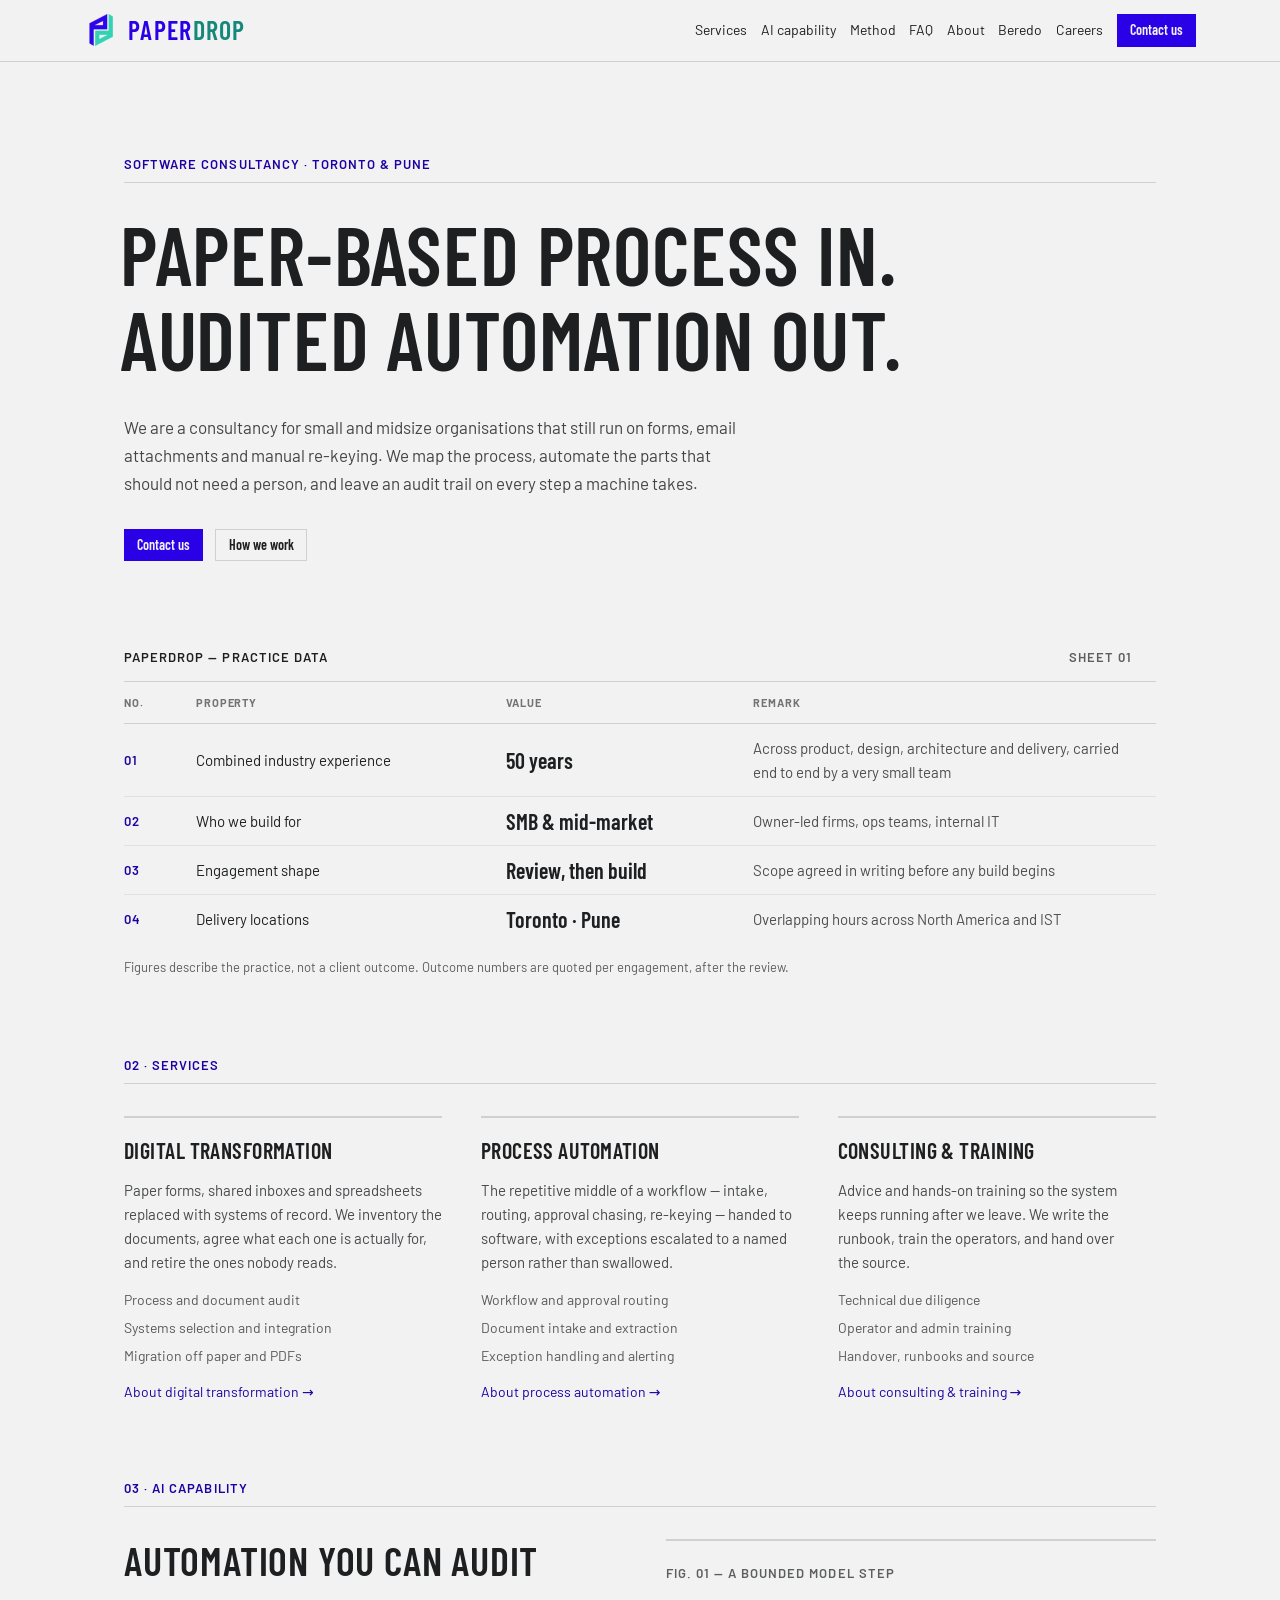
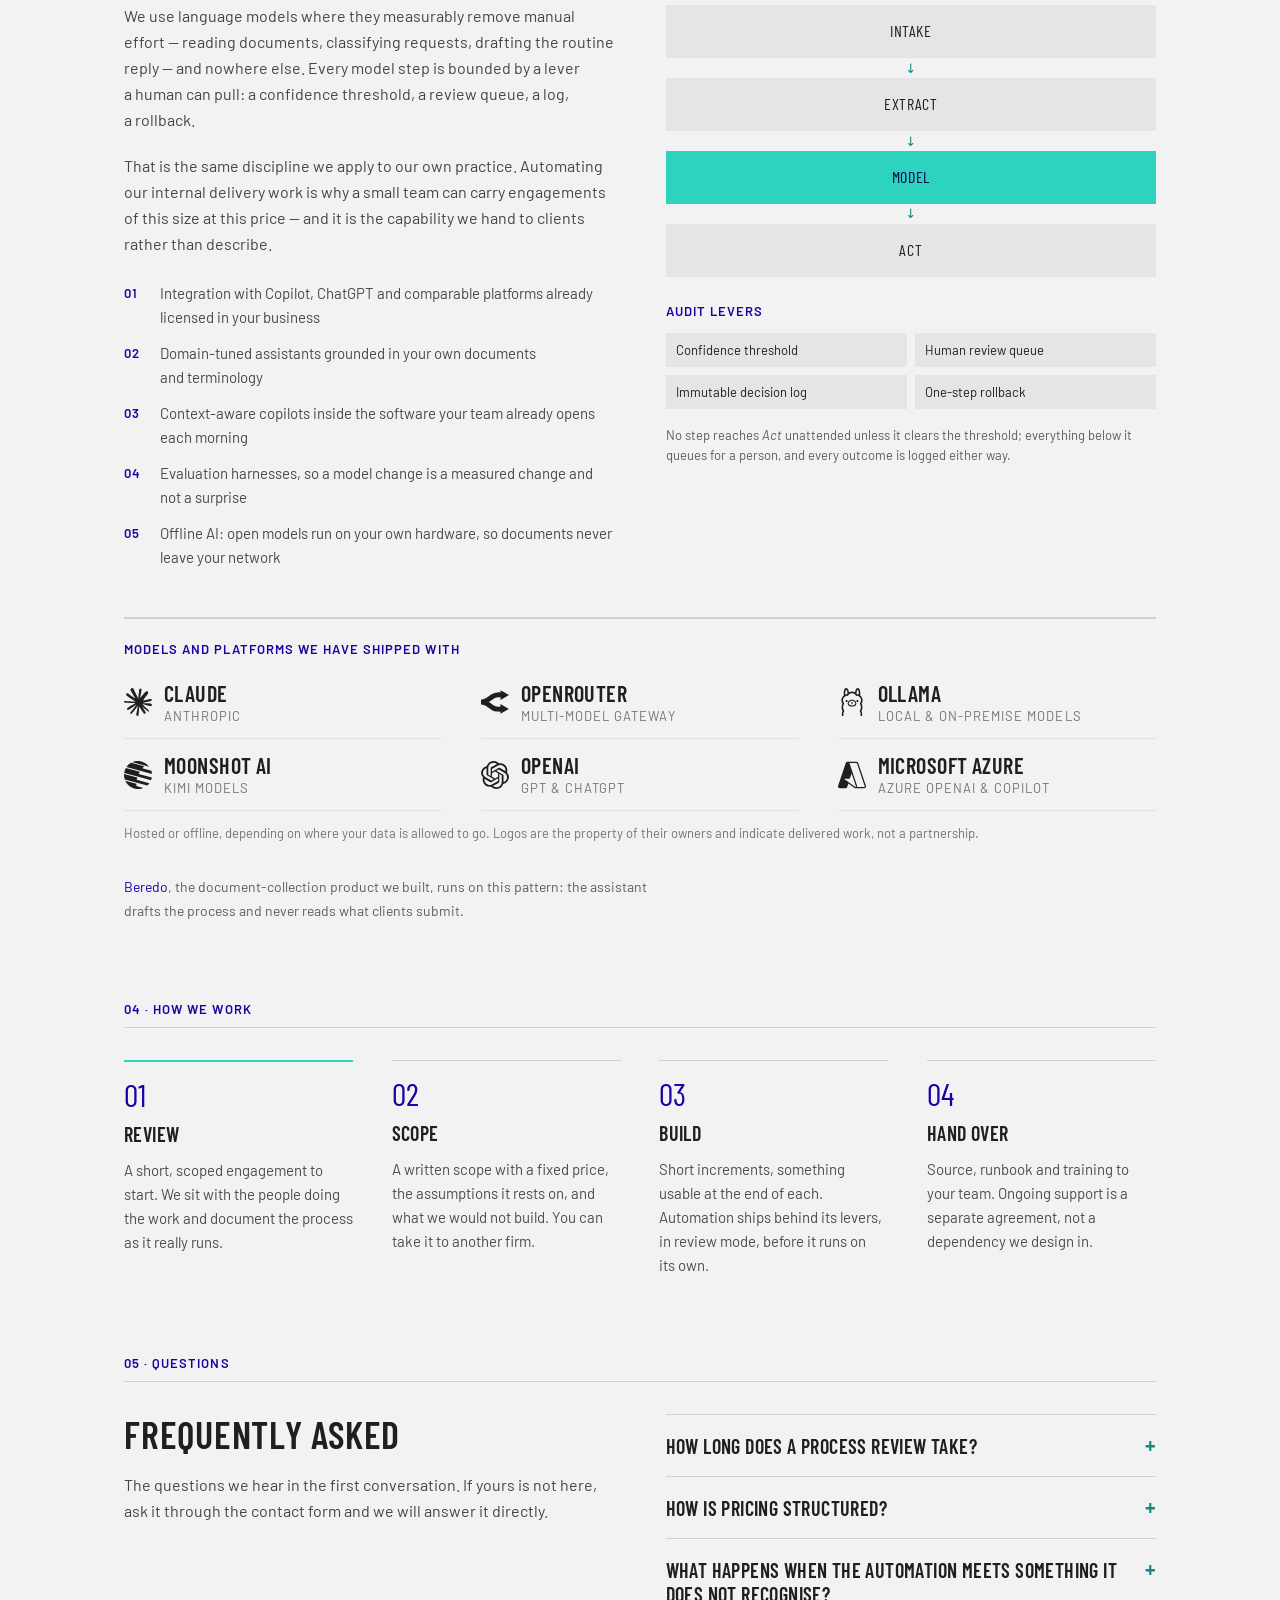
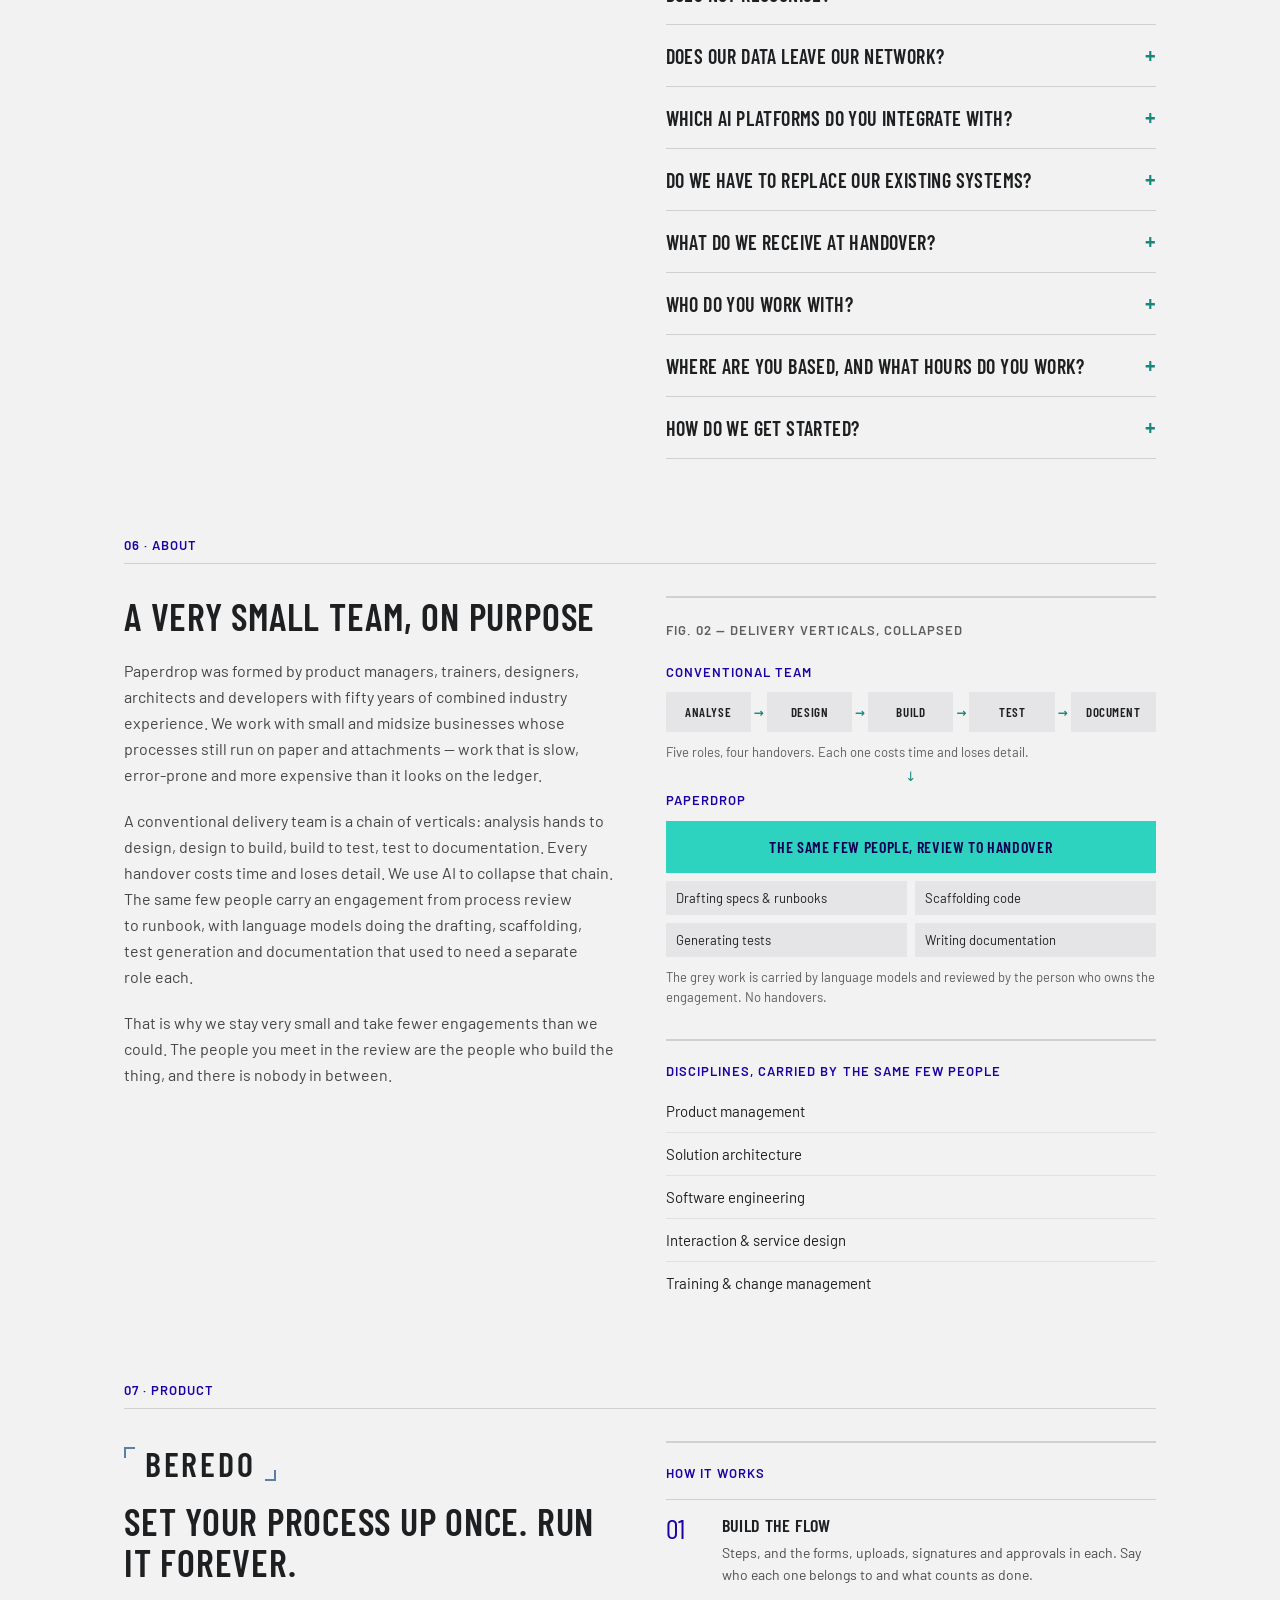
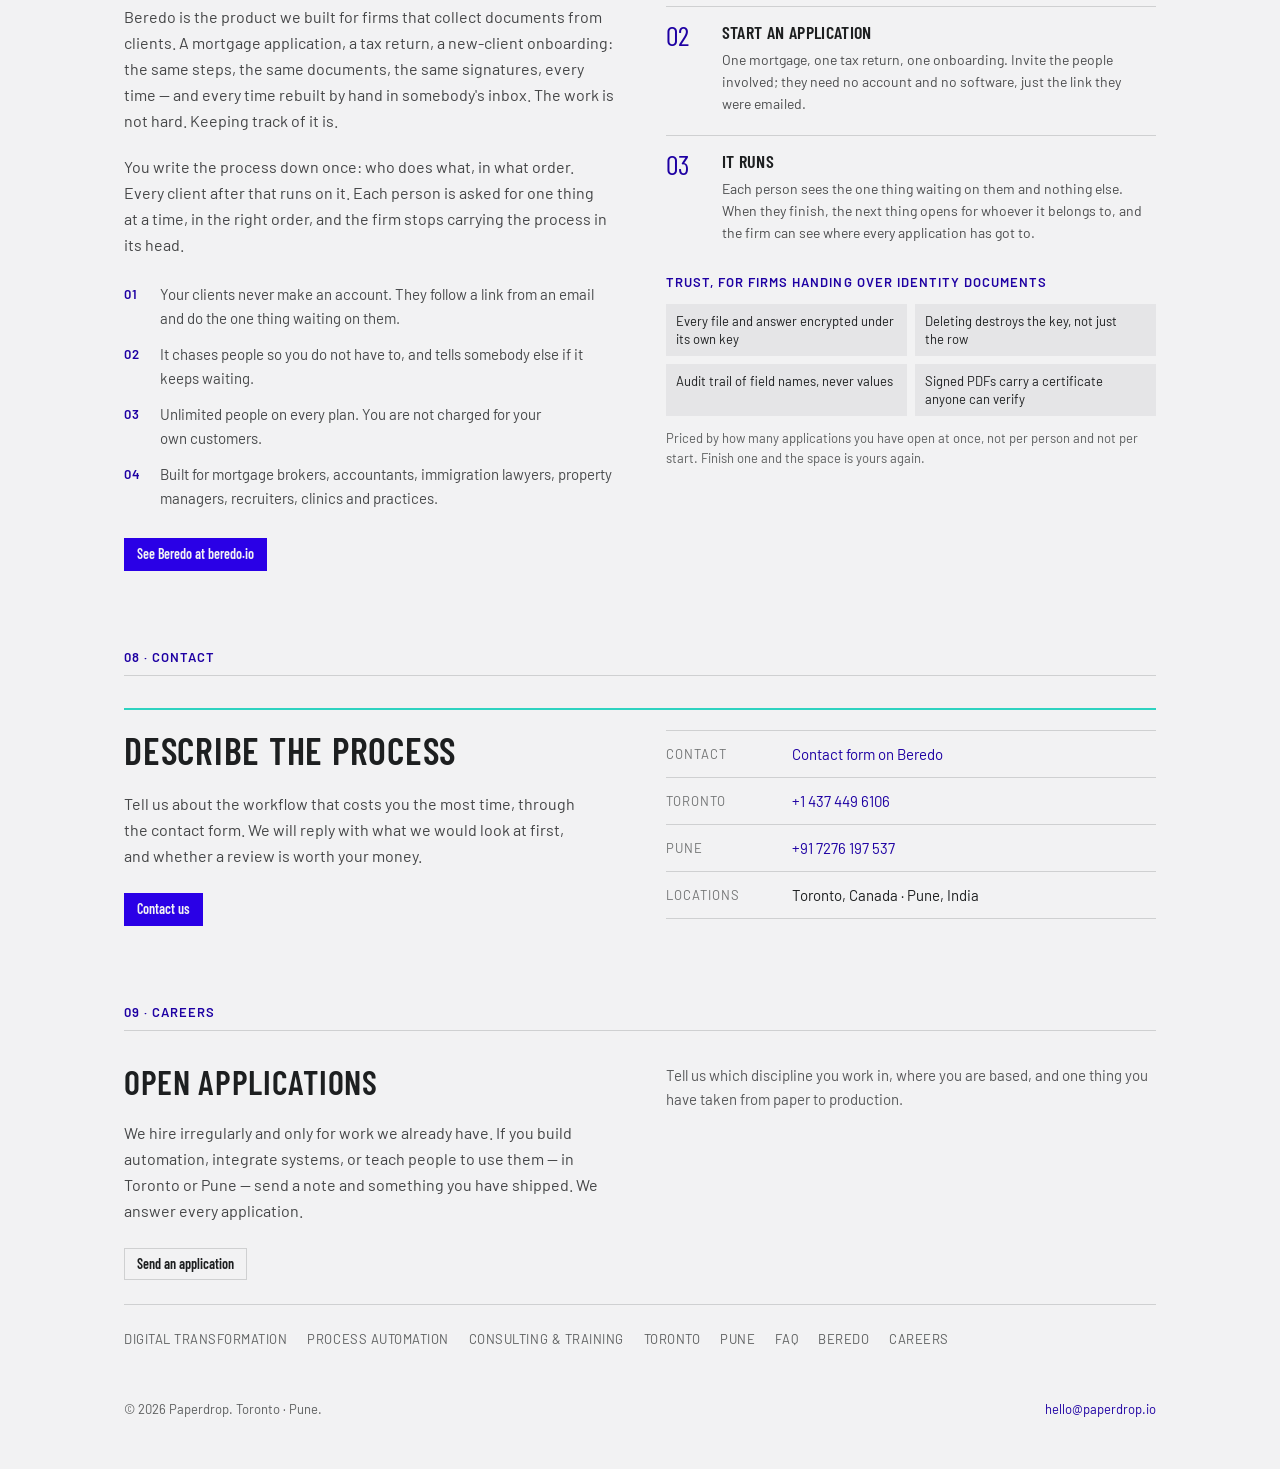
==== commit fb1e5347: "Add service and location pages, FAQ with schema, 404 page - Five new pages: /digital-transformation/" ====
--- a/index.html
+++ b/index.html
@@ -35,6 +35,10 @@
   "image": "https://paperdrop.io/assets/og.png",
   "description": "Software consultancy specialising in digital transformation, process automation and auditable AI for small and midsize businesses.",
   "email": "hello@paperdrop.io",
+  "sameAs": [
+    "https://github.com/paperdropio",
+    "https://beredo.io/"
+  ],
   "areaServed": ["CA", "US", "IN"],
   "address": [
     { "@type": "PostalAddress", "addressLocality": "Toronto", "addressRegion": "ON", "addressCountry": "CA" },
@@ -68,78 +72,100 @@
   }
 }
 </script>
+<script type="application/ld+json">
+{
+  "@context": "https://schema.org",
+  "@type": "FAQPage",
+  "@id": "https://paperdrop.io/#faq",
+  "mainEntity": [
+    {
+      "@type": "Question",
+      "name": "How long does a process review take?",
+      "acceptedAnswer": {
+        "@type": "Answer",
+        "text": "A review is deliberately short. We sit with the people doing the work, document the process as it actually runs, and return a written scope. How long that takes depends on how many teams and documents are involved, so we agree the length and price of the review itself before it starts."
+      }
+    },
+    {
+      "@type": "Question",
+      "name": "How is pricing structured?",
+      "acceptedAnswer": {
+        "@type": "Answer",
+        "text": "The review is priced on its own. It ends with a written scope that carries a fixed price, the assumptions it rests on, and a list of what we would not build. You can take that scope to another firm. Ongoing support after handover is a separate agreement if you want one."
+      }
+    },
+    {
+      "@type": "Question",
+      "name": "What happens when the automation meets something it does not recognise?",
+      "acceptedAnswer": {
+        "@type": "Answer",
+        "text": "It stops and asks. Every model step runs behind a confidence threshold; anything below it queues for a named person with the context attached, and every outcome, human or machine, is written to an immutable log and can be rolled back in one step. Nothing is silently dropped."
+      }
+    },
+    {
+      "@type": "Question",
+      "name": "Does our data leave our network?",
+      "acceptedAnswer": {
+        "@type": "Answer",
+        "text": "Only if you decide it can. Where documents must stay on your premises or in your country, we run open models on your own hardware and integrate with the local regions of the platforms you already license. Beredo, our own product, is built so the assistant never reads what clients submit."
+      }
+    },
+    {
+      "@type": "Question",
+      "name": "Which AI platforms do you integrate with?",
+      "acceptedAnswer": {
+        "@type": "Answer",
+        "text": "The ones already licensed in your business where possible: Microsoft Copilot and Azure OpenAI, ChatGPT and the OpenAI API, Anthropic's Claude, and multi-model gateways such as OpenRouter. For offline work we run open models through Ollama. We have shipped with each of these."
+      }
+    },
+    {
+      "@type": "Question",
+      "name": "Do we have to replace our existing systems?",
+      "acceptedAnswer": {
+        "@type": "Answer",
+        "text": "Usually not. Digital transformation starts with an inventory of every document, form and spreadsheet in the process and a decision about what each one is for. We retire what nobody reads, keep the systems that are sound, and integrate rather than replace wherever we can."
+      }
+    },
+    {
+      "@type": "Question",
+      "name": "What do we receive at handover?",
+      "acceptedAnswer": {
+        "@type": "Answer",
+        "text": "Source code, configuration, a runbook for day-to-day operation and exception handling, and training for the operators and administrators who will run it. The system is yours to run without us. We would rather leave a trained team than a support dependency."
+      }
+    },
+    {
+      "@type": "Question",
+      "name": "Who do you work with?",
+      "acceptedAnswer": {
+        "@type": "Answer",
+        "text": "Small and midsize organisations: owner-led firms, operations teams and internal IT whose processes still run on paper, attachments and manual re-keying. We are a very small team by design and take fewer engagements than we could, so the people you meet in the review are the people who build."
+      }
+    },
+    {
+      "@type": "Question",
+      "name": "Where are you based, and what hours do you work?",
+      "acceptedAnswer": {
+        "@type": "Answer",
+        "text": "Toronto, Canada and Pune, India. The two offices give overlapping coverage across North American and Indian working hours, so a review held in Toronto in the afternoon can be built against in Pune the same evening. See the Toronto and Pune pages."
+      }
+    },
+    {
+      "@type": "Question",
+      "name": "How do we get started?",
+      "acceptedAnswer": {
+        "@type": "Answer",
+        "text": "Describe the workflow that costs you the most time through the contact form. We reply with what we would look at first and an honest view on whether a review is worth your money."
+      }
+    }
+  ]
+}
+</script>
 <link rel="preconnect" href="https://fonts.googleapis.com">
 <link rel="preconnect" href="https://fonts.gstatic.com" crossorigin>
 <link rel="stylesheet" href="https://fonts.googleapis.com/css2?family=Barlow:wght@400;500;700&family=Barlow+Condensed:wght@400;600&display=swap">
 <link rel="stylesheet" href="assets/industry.css">
-<style>
-html { scroll-behavior: smooth; }
-/* The nav is sticky, so anchor targets need to land below it, not under it. */
-section[id] { scroll-margin-top: 72px; }
-body { margin: 0; text-wrap: pretty; background: var(--color-bg); color: var(--color-text); }
-a { color: var(--color-accent-700); text-decoration: none; }
-a:hover { color: var(--color-accent); }
-:root {
-  --color-accent: #2a00e6;
-  --color-accent-100: #e8e3fd;
-  --color-accent-200: #cfc4fb;
-  --color-accent-300: #a891f6;
-  --color-accent-400: #6b47ef;
-  --color-accent-500: #2a00e6;
-  --color-accent-600: #2400c4;
-  --color-accent-700: #1e00a3;
-  --color-accent-800: #170080;
-  --color-accent-900: #0e0052;
-  --color-accent-2: #2ed3c0;
-  --color-accent-2-100: #d9f7f3;
-  --color-accent-2-200: #b0efe6;
-  --color-accent-2-300: #7ce3d5;
-  --color-accent-2-400: #4ed9c8;
-  --color-accent-2-500: #2ed3c0;
-  --color-accent-2-600: #1fae9e;
-  --color-accent-2-700: #16887b;
-  --color-accent-2-800: #0f6259;
-  --color-accent-2-900: #093c36;
-}
-
-/* The nav is a single flex row in the design system; below the desktop
-   breakpoint the six items no longer fit one line, so let them wrap. */
-@media (max-width: 880px) {
-  .nav { flex-wrap: wrap; gap: 12px 18px; padding-block: 14px; }
-  .nav-brand { flex-basis: 100%; margin-right: 0; }
-}
-/* The spec sheet is a fixed four-column table; give it its own scroller
-   rather than letting it force the page sideways on a phone. */
-.table-scroll { overflow-x: auto; }
-.table-scroll > .table { min-width: 620px; }
-/* Logo strip in the AI capability section: wordmarks with their marks,
-   set in the heading face so they read like the rest of the sheet. */
-.logo-strip { margin: 0; padding: 0; list-style: none; display: grid; grid-template-columns: repeat(3, 1fr); gap: 0 clamp(24px, 3vw, 48px); }
-.logo-strip li { display: flex; align-items: center; gap: 12px; padding: 14px 0; border-bottom: 1px solid color-mix(in srgb, var(--color-text) 8%, transparent); min-width: 0; }
-.logo-strip li > span { min-width: 0; }
-.logo-strip li > span > * { overflow: hidden; text-overflow: ellipsis; white-space: nowrap; }
-@media (max-width: 720px) { .logo-strip { grid-template-columns: repeat(2, 1fr); } }
-@media (max-width: 440px) { .logo-strip { grid-template-columns: 1fr; } }
-/* The Beredo wordmark, as the product draws it: two corner ticks in its steel
-   accent bracketing the name, set in the same condensed face this site uses. */
-.beredo-brand { display: inline-flex; align-items: center; gap: 10px; font-family: var(--font-heading); font-weight: 600; font-size: 34px; line-height: 1; letter-spacing: 0.08em; text-transform: uppercase; color: var(--color-text); }
-.beredo-tick { display: block; width: 11px; height: 11px; flex: none; }
-.beredo-tick-l { align-self: flex-start; border-top: 2px solid #5980a6; border-left: 2px solid #5980a6; }
-.beredo-tick-r { align-self: flex-end; border-bottom: 2px solid #5980a6; border-right: 2px solid #5980a6; }
-/* Fig. 02: a five-stage delivery chain with arrows between the stages,
-   drawn with the same grey blocks as Fig. 01. */
-.chain { display: grid; grid-template-columns: repeat(5, 1fr); gap: 16px; }
-.chain > span { position: relative; background: color-mix(in srgb, var(--color-text) 6%, transparent); padding: 12px 4px; text-align: center; font-family: var(--font-heading); font-weight: var(--font-heading-weight); font-size: 13px; line-height: 16px; letter-spacing: 0.04em; text-transform: uppercase; }
-.chain > span + span::before { content: "→"; position: absolute; left: -8px; top: 50%; transform: translate(-50%, -50%); color: var(--color-accent-2-700); font-size: 12px; line-height: 1; }
-@media (max-width: 480px) {
-  .chain { gap: 12px; }
-  .chain > span { font-size: 11px; letter-spacing: 0.02em; padding: 10px 2px; }
-  .chain > span + span::before { left: -6px; font-size: 10px; }
-}
-.logo-strip img { width: 28px; height: 28px; display: block; flex: none; }
-.logo-strip b { font-family: var(--font-heading); font-weight: var(--font-heading-weight); font-size: 22px; line-height: 24px; letter-spacing: 0.02em; text-transform: uppercase; }
-.logo-strip small { display: block; font-size: 13px; line-height: 16px; letter-spacing: 0.08em; text-transform: uppercase; color: color-mix(in srgb, var(--color-text) 60%, transparent); }
-</style>
+<link rel="stylesheet" href="assets/site.css">
 </head>
 <body>
 
@@ -151,6 +177,7 @@
   <a href="#services">Services</a>
   <a href="#ai">AI capability</a>
   <a href="#method">Method</a>
+  <a href="#faq">FAQ</a>
   <a href="#about">About</a>
   <a href="#beredo">Beredo</a>
   <a href="#careers">Careers</a>
@@ -231,33 +258,36 @@
     <div style="display:grid;grid-template-columns:repeat(auto-fit,minmax(260px,1fr));gap:clamp(24px,3vw,48px)">
       <div style="border-top:2px solid var(--color-divider);padding-top:20px">
 
-        <h2 style="font-family:var(--font-heading);font-weight:var(--font-heading-weight);font-size:22px;line-height:24px;letter-spacing:0.02em;text-transform:uppercase;margin:0">Digital transformation</h2>
+        <h2 style="font-family:var(--font-heading);font-weight:var(--font-heading-weight);font-size:22px;line-height:24px;letter-spacing:0.02em;text-transform:uppercase;margin:0"><a class="card-link" href="/digital-transformation/">Digital transformation</a></h2>
         <p style="font-size:15px;line-height:24px;margin:16px 0 0;color:color-mix(in srgb, var(--color-text) 80%, transparent)">Paper forms, shared inboxes and spreadsheets replaced with systems of record. We inventory the documents, agree what each one is actually for, and retire the ones nobody reads.</p>
         <ul style="margin:16px 0 0;padding:0;list-style:none;display:grid;gap:8px;font-size:14px;line-height:20px;color:color-mix(in srgb, var(--color-text) 72%, transparent)">
           <li>Process and document audit</li>
           <li>Systems selection and integration</li>
           <li>Migration off paper and PDFs</li>
         </ul>
+        <p style="margin:16px 0 0;font-size:14px;line-height:20px"><a href="/digital-transformation/">About digital transformation →</a></p>
       </div>
       <div style="border-top:2px solid var(--color-divider);padding-top:20px">
 
-        <h2 style="font-family:var(--font-heading);font-weight:var(--font-heading-weight);font-size:22px;line-height:24px;letter-spacing:0.02em;text-transform:uppercase;margin:0">Process automation</h2>
+        <h2 style="font-family:var(--font-heading);font-weight:var(--font-heading-weight);font-size:22px;line-height:24px;letter-spacing:0.02em;text-transform:uppercase;margin:0"><a class="card-link" href="/process-automation/">Process automation</a></h2>
         <p style="font-size:15px;line-height:24px;margin:16px 0 0;color:color-mix(in srgb, var(--color-text) 80%, transparent)">The repetitive middle of a workflow — intake, routing, approval chasing, re-keying — handed to software, with exceptions escalated to a named person rather than swallowed.</p>
         <ul style="margin:16px 0 0;padding:0;list-style:none;display:grid;gap:8px;font-size:14px;line-height:20px;color:color-mix(in srgb, var(--color-text) 72%, transparent)">
           <li>Workflow and approval routing</li>
           <li>Document intake and extraction</li>
           <li>Exception handling and alerting</li>
         </ul>
+        <p style="margin:16px 0 0;font-size:14px;line-height:20px"><a href="/process-automation/">About process automation →</a></p>
       </div>
       <div style="border-top:2px solid var(--color-divider);padding-top:20px">
 
-        <h2 style="font-family:var(--font-heading);font-weight:var(--font-heading-weight);font-size:22px;line-height:24px;letter-spacing:0.02em;text-transform:uppercase;margin:0">Consulting &amp; training</h2>
+        <h2 style="font-family:var(--font-heading);font-weight:var(--font-heading-weight);font-size:22px;line-height:24px;letter-spacing:0.02em;text-transform:uppercase;margin:0"><a class="card-link" href="/consulting-training/">Consulting &amp; training</a></h2>
         <p style="font-size:15px;line-height:24px;margin:16px 0 0;color:color-mix(in srgb, var(--color-text) 80%, transparent)">Advice and hands-on training so the system keeps running after we leave. We write the runbook, train the operators, and hand over the source.</p>
         <ul style="margin:16px 0 0;padding:0;list-style:none;display:grid;gap:8px;font-size:14px;line-height:20px;color:color-mix(in srgb, var(--color-text) 72%, transparent)">
           <li>Technical due diligence</li>
           <li>Operator and admin training</li>
           <li>Handover, runbooks and source</li>
         </ul>
+        <p style="margin:16px 0 0;font-size:14px;line-height:20px"><a href="/consulting-training/">About consulting &amp; training →</a></p>
       </div>
     </div>
   </section>
@@ -344,8 +374,61 @@
     </div>
   </section>
 
+  <section id="faq" style="padding:0 0 80px">
+    <span style="display:block;font-size:13px;line-height:12px;letter-spacing:0.08em;text-transform:uppercase;font-weight:600;color:var(--color-accent-700);margin:0 0 12px">05 · Questions</span>
+    <hr style="height:1px;border:0;margin:0 0 32px;background:var(--color-divider)" />
+    <div class="two-col">
+      <div>
+        <h2 class="h-section">Frequently asked</h2>
+        <p class="body">The questions we hear in the first conversation. If yours is not here, ask it through the contact form and we will answer it directly.</p>
+      </div>
+      <div class="faq">
+      <details>
+        <summary>How long does a process review take?</summary>
+        <p>A review is deliberately short. We sit with the people doing the work, document the process as it actually runs, and return a written scope. How long that takes depends on how many teams and documents are involved, so we agree the length and price of the review itself before it starts.</p>
+      </details>
+      <details>
+        <summary>How is pricing structured?</summary>
+        <p>The review is priced on its own. It ends with a written scope that carries a fixed price, the assumptions it rests on, and a list of what we would not build. You can take that scope to another firm. Ongoing support after handover is a separate agreement if you want one.</p>
+      </details>
+      <details>
+        <summary>What happens when the automation meets something it does not recognise?</summary>
+        <p>It stops and asks. Every model step runs behind a confidence threshold; anything below it queues for a named person with the context attached, and every outcome, human or machine, is written to an immutable log and can be rolled back in one step. Nothing is silently dropped.</p>
+      </details>
+      <details>
+        <summary>Does our data leave our network?</summary>
+        <p>Only if you decide it can. Where documents must stay on your premises or in your country, we run open models on your own hardware and integrate with the local regions of the platforms you already license. Beredo, our own product, is built so the assistant never reads what clients submit.</p>
+      </details>
+      <details>
+        <summary>Which AI platforms do you integrate with?</summary>
+        <p>The ones already licensed in your business where possible: Microsoft Copilot and Azure OpenAI, ChatGPT and the OpenAI API, Anthropic's Claude, and multi-model gateways such as OpenRouter. For offline work we run open models through Ollama. We have shipped with each of these.</p>
+      </details>
+      <details>
+        <summary>Do we have to replace our existing systems?</summary>
+        <p>Usually not. Digital transformation starts with an inventory of every document, form and spreadsheet in the process and a decision about what each one is for. We retire what nobody reads, keep the systems that are sound, and integrate rather than replace wherever we can.</p>
+      </details>
+      <details>
+        <summary>What do we receive at handover?</summary>
+        <p>Source code, configuration, a runbook for day-to-day operation and exception handling, and training for the operators and administrators who will run it. The system is yours to run without us. We would rather leave a trained team than a support dependency.</p>
+      </details>
+      <details>
+        <summary>Who do you work with?</summary>
+        <p>Small and midsize organisations: owner-led firms, operations teams and internal IT whose processes still run on paper, attachments and manual re-keying. We are a very small team by design and take fewer engagements than we could, so the people you meet in the review are the people who build.</p>
+      </details>
+      <details>
+        <summary>Where are you based, and what hours do you work?</summary>
+        <p>Toronto, Canada and Pune, India. The two offices give overlapping coverage across North American and Indian working hours, so a review held in Toronto in the afternoon can be built against in Pune the same evening. See the <a href="/toronto/">Toronto</a> and <a href="/pune/">Pune</a> pages.</p>
+      </details>
+      <details>
+        <summary>How do we get started?</summary>
+        <p>Describe the workflow that costs you the most time through the <a href="https://beredo.io/start/6f3ce085954fdb059ed47274797a8f5e78dbb2ca63724382291001de504575f4" target="_blank" rel="noopener">contact form</a>. We reply with what we would look at first and an honest view on whether a review is worth your money.</p>
+      </details>
+      </div>
+    </div>
+  </section>
+
   <section id="about" style="padding:0 0 80px">
-    <span style="display:block;font-size:13px;line-height:12px;letter-spacing:0.08em;text-transform:uppercase;font-weight:600;color:var(--color-accent-700);margin:0 0 12px">05 · About</span>
+    <span style="display:block;font-size:13px;line-height:12px;letter-spacing:0.08em;text-transform:uppercase;font-weight:600;color:var(--color-accent-700);margin:0 0 12px">06 · About</span>
     <hr style="height:1px;border:0;margin:0 0 32px;background:var(--color-divider)" />
     <div style="display:grid;grid-template-columns:repeat(auto-fit,minmax(300px,1fr));gap:clamp(24px,4vw,64px);align-items:start">
       <div>
@@ -393,7 +476,7 @@
 
 
   <section id="beredo" style="padding:0 0 80px">
-    <span style="display:block;font-size:13px;line-height:12px;letter-spacing:0.08em;text-transform:uppercase;font-weight:600;color:var(--color-accent-700);margin:0 0 12px">06 · Product</span>
+    <span style="display:block;font-size:13px;line-height:12px;letter-spacing:0.08em;text-transform:uppercase;font-weight:600;color:var(--color-accent-700);margin:0 0 12px">07 · Product</span>
     <hr style="height:1px;border:0;margin:0 0 32px;background:var(--color-divider)" />
     <div style="display:grid;grid-template-columns:repeat(auto-fit,minmax(300px,1fr));gap:clamp(24px,4vw,64px);align-items:start">
       <div>
@@ -451,7 +534,7 @@
   </section>
 
   <section id="contact" style="padding:0 0 80px">
-    <span style="display:block;font-size:13px;line-height:12px;letter-spacing:0.08em;text-transform:uppercase;font-weight:600;color:var(--color-accent-700);margin:0 0 12px">07 · Contact</span>
+    <span style="display:block;font-size:13px;line-height:12px;letter-spacing:0.08em;text-transform:uppercase;font-weight:600;color:var(--color-accent-700);margin:0 0 12px">08 · Contact</span>
     <hr style="height:1px;border:0;margin:0 0 32px;background:var(--color-divider)" />
     <div style="padding-top:20px;border-top:2px solid var(--color-accent-2)">
 
@@ -484,7 +567,7 @@
   </section>
 
   <section id="careers" style="padding:0 0 24px">
-    <span style="display:block;font-size:13px;line-height:12px;letter-spacing:0.08em;text-transform:uppercase;font-weight:600;color:var(--color-accent-700);margin:0 0 12px">08 · Careers</span>
+    <span style="display:block;font-size:13px;line-height:12px;letter-spacing:0.08em;text-transform:uppercase;font-weight:600;color:var(--color-accent-700);margin:0 0 12px">09 · Careers</span>
     <hr style="height:1px;border:0;margin:0 0 32px;background:var(--color-divider)" />
     <div style="display:grid;grid-template-columns:repeat(auto-fit,minmax(280px,1fr));gap:clamp(24px,4vw,64px);align-items:start">
       <div>
@@ -498,6 +581,16 @@
     </div>
   </section>
 
+  <div class="footer-links">
+    <a href="/digital-transformation/">Digital transformation</a>
+    <a href="/process-automation/">Process automation</a>
+    <a href="/consulting-training/">Consulting &amp; training</a>
+    <a href="/toronto/">Toronto</a>
+    <a href="/pune/">Pune</a>
+    <a href="#faq">FAQ</a>
+    <a href="#beredo">Beredo</a>
+    <a href="#careers">Careers</a>
+  </div>
   <footer style="display:flex;flex-wrap:wrap;gap:16px;justify-content:space-between;padding:48px 0;font-size:13px;line-height:24px;color:color-mix(in srgb, var(--color-text) 70%, transparent)">
     <span>© 2026 Paperdrop. Toronto · Pune.</span>
     <span><a href="mailto:hello@paperdrop.io">hello@paperdrop.io</a></span>
--- a/assets/site.css
+++ b/assets/site.css
@@ -0,0 +1,110 @@
+/* Site-level tokens and page chrome shared by every page. Design-system
+   primitives live in industry.css; this file only tunes and extends them. */
+html { scroll-behavior: smooth; }
+/* The nav is sticky, so anchor targets need to land below it, not under it. */
+section[id] { scroll-margin-top: 72px; }
+body { margin: 0; text-wrap: pretty; background: var(--color-bg); color: var(--color-text); }
+a { color: var(--color-accent-700); text-decoration: none; }
+a:hover { color: var(--color-accent); }
+:root {
+  --color-accent: #2a00e6;
+  --color-accent-100: #e8e3fd;
+  --color-accent-200: #cfc4fb;
+  --color-accent-300: #a891f6;
+  --color-accent-400: #6b47ef;
+  --color-accent-500: #2a00e6;
+  --color-accent-600: #2400c4;
+  --color-accent-700: #1e00a3;
+  --color-accent-800: #170080;
+  --color-accent-900: #0e0052;
+  --color-accent-2: #2ed3c0;
+  --color-accent-2-100: #d9f7f3;
+  --color-accent-2-200: #b0efe6;
+  --color-accent-2-300: #7ce3d5;
+  --color-accent-2-400: #4ed9c8;
+  --color-accent-2-500: #2ed3c0;
+  --color-accent-2-600: #1fae9e;
+  --color-accent-2-700: #16887b;
+  --color-accent-2-800: #0f6259;
+  --color-accent-2-900: #093c36;
+}
+
+/* The nav is a single flex row in the design system; below the desktop
+   breakpoint the six items no longer fit one line, so let them wrap. */
+@media (max-width: 880px) {
+  .nav { flex-wrap: wrap; gap: 12px 18px; padding-block: 14px; }
+  .nav-brand { flex-basis: 100%; margin-right: 0; }
+}
+/* The spec sheet is a fixed four-column table; give it its own scroller
+   rather than letting it force the page sideways on a phone. */
+.table-scroll { overflow-x: auto; }
+.table-scroll > .table { min-width: 620px; }
+/* Logo strip in the AI capability section: wordmarks with their marks,
+   set in the heading face so they read like the rest of the sheet. */
+.logo-strip { margin: 0; padding: 0; list-style: none; display: grid; grid-template-columns: repeat(3, 1fr); gap: 0 clamp(24px, 3vw, 48px); }
+.logo-strip li { display: flex; align-items: center; gap: 12px; padding: 14px 0; border-bottom: 1px solid color-mix(in srgb, var(--color-text) 8%, transparent); min-width: 0; }
+.logo-strip li > span { min-width: 0; }
+.logo-strip li > span > * { overflow: hidden; text-overflow: ellipsis; white-space: nowrap; }
+@media (max-width: 720px) { .logo-strip { grid-template-columns: repeat(2, 1fr); } }
+@media (max-width: 440px) { .logo-strip { grid-template-columns: 1fr; } }
+/* The Beredo wordmark, as the product draws it: two corner ticks in its steel
+   accent bracketing the name, set in the same condensed face this site uses. */
+.beredo-brand { display: inline-flex; align-items: center; gap: 10px; font-family: var(--font-heading); font-weight: 600; font-size: 34px; line-height: 1; letter-spacing: 0.08em; text-transform: uppercase; color: var(--color-text); }
+.beredo-tick { display: block; width: 11px; height: 11px; flex: none; }
+.beredo-tick-l { align-self: flex-start; border-top: 2px solid #5980a6; border-left: 2px solid #5980a6; }
+.beredo-tick-r { align-self: flex-end; border-bottom: 2px solid #5980a6; border-right: 2px solid #5980a6; }
+/* Fig. 02: a five-stage delivery chain with arrows between the stages,
+   drawn with the same grey blocks as Fig. 01. */
+.chain { display: grid; grid-template-columns: repeat(5, 1fr); gap: 16px; }
+.chain > span { position: relative; background: color-mix(in srgb, var(--color-text) 6%, transparent); padding: 12px 4px; text-align: center; font-family: var(--font-heading); font-weight: var(--font-heading-weight); font-size: 13px; line-height: 16px; letter-spacing: 0.04em; text-transform: uppercase; }
+.chain > span + span::before { content: "→"; position: absolute; left: -8px; top: 50%; transform: translate(-50%, -50%); color: var(--color-accent-2-700); font-size: 12px; line-height: 1; }
+@media (max-width: 480px) {
+  .chain { gap: 12px; }
+  .chain > span { font-size: 11px; letter-spacing: 0.02em; padding: 10px 2px; }
+  .chain > span + span::before { left: -6px; font-size: 10px; }
+}
+.logo-strip img { width: 28px; height: 28px; display: block; flex: none; }
+.logo-strip b { font-family: var(--font-heading); font-weight: var(--font-heading-weight); font-size: 22px; line-height: 24px; letter-spacing: 0.02em; text-transform: uppercase; }
+.logo-strip small { display: block; font-size: 13px; line-height: 16px; letter-spacing: 0.08em; text-transform: uppercase; color: color-mix(in srgb, var(--color-text) 60%, transparent); }
+
+/* ---- Shared page chrome (home, service, location and 404 pages) ---- */
+.wrap { max-width: 1160px; margin: 0 auto; padding: 0 clamp(20px, 5vw, 64px); }
+.kicker { display: block; font-size: 13px; line-height: 12px; letter-spacing: 0.08em; text-transform: uppercase; font-weight: 600; color: var(--color-accent-700); margin: 0 0 12px; }
+.rule { height: 1px; border: 0; margin: 0 0 32px; background: var(--color-divider); }
+.h-display { font-family: var(--font-heading); font-weight: var(--font-heading-weight); font-size: clamp(38px, 5.4vw, 72px); line-height: 1.04; letter-spacing: 0.01em; text-transform: uppercase; margin: 0 0 0 -0.04em; }
+.h-section { font-family: var(--font-heading); font-weight: var(--font-heading-weight); font-size: clamp(28px, 3.2vw, 38px); line-height: 1.1; letter-spacing: 0.02em; text-transform: uppercase; margin: 0; }
+.h-card { font-family: var(--font-heading); font-weight: var(--font-heading-weight); font-size: 22px; line-height: 24px; letter-spacing: 0.02em; text-transform: uppercase; margin: 0; }
+.h-step { font-family: var(--font-heading); font-weight: var(--font-heading-weight); font-size: 20px; line-height: 24px; letter-spacing: 0.02em; text-transform: uppercase; margin: 12px 0 0; }
+.step-no { display: block; font-family: var(--font-heading); font-size: 32px; line-height: 1; color: var(--color-accent-700); }
+.lede { font-size: clamp(17px, 1.6vw, 20px); line-height: 1.55; margin: 24px 0 0; max-width: 60ch; color: color-mix(in srgb, var(--color-text) 82%, transparent); }
+.body { font-size: 16px; line-height: 26px; margin: 16px 0 0; max-width: 64ch; color: color-mix(in srgb, var(--color-text) 82%, transparent); }
+.muted { font-size: 15px; line-height: 24px; margin: 12px 0 0; color: color-mix(in srgb, var(--color-text) 78%, transparent); }
+.grid-cards { display: grid; grid-template-columns: repeat(auto-fit, minmax(220px, 1fr)); gap: clamp(24px, 3vw, 40px); }
+.tile { border-top: 1px solid var(--color-divider); padding-top: 16px; }
+.tile-lead { border-top: 2px solid var(--color-accent-2); }
+.plain-list { margin: 16px 0 0; padding: 0; list-style: none; display: grid; gap: 8px; font-size: 14px; line-height: 20px; color: color-mix(in srgb, var(--color-text) 72%, transparent); }
+.section { padding: 0 0 80px; }
+.hero { padding: 96px 0 72px; }
+.spec-row { padding: 12px 0; border-top: 1px solid var(--color-divider); display: grid; grid-template-columns: 130px 1fr; gap: 16px; font-size: 15px; line-height: 22px; }
+.spec-row:last-child { border-bottom: 1px solid var(--color-divider); }
+.spec-row > span:first-child { font-size: 13px; letter-spacing: 0.08em; text-transform: uppercase; color: color-mix(in srgb, var(--color-text) 60%, transparent); }
+.two-col { display: grid; grid-template-columns: repeat(auto-fit, minmax(280px, 1fr)); gap: clamp(24px, 4vw, 64px); align-items: start; }
+.crumbs { font-size: 13px; letter-spacing: 0.04em; text-transform: uppercase; color: color-mix(in srgb, var(--color-text) 60%, transparent); margin: 0 0 20px; }
+.crumbs a { color: inherit; }
+.crumbs a:hover { color: var(--color-accent); }
+.card-link { color: inherit; }
+.card-link:hover { color: var(--color-accent); }
+.footer { display: flex; flex-wrap: wrap; gap: 16px; justify-content: space-between; padding: 48px 0; font-size: 13px; line-height: 24px; color: color-mix(in srgb, var(--color-text) 70%, transparent); }
+.footer-links { display: flex; flex-wrap: wrap; gap: 8px 20px; padding: 24px 0 0; border-top: 1px solid var(--color-divider); font-size: 13px; line-height: 20px; letter-spacing: 0.04em; text-transform: uppercase; }
+.footer-links a { color: color-mix(in srgb, var(--color-text) 70%, transparent); }
+.footer-links a:hover { color: var(--color-accent); }
+/* FAQ: native disclosure widgets so the answers are in the DOM for crawlers
+   and screen readers, and the page needs no script to open them. */
+.faq { margin: 0; padding: 0; }
+.faq details { border-top: 1px solid var(--color-divider); }
+.faq details:last-child { border-bottom: 1px solid var(--color-divider); }
+.faq summary { cursor: pointer; list-style: none; display: flex; justify-content: space-between; gap: 24px; align-items: baseline; padding: 18px 0; font-family: var(--font-heading); font-weight: var(--font-heading-weight); font-size: 20px; line-height: 24px; letter-spacing: 0.02em; text-transform: uppercase; }
+.faq summary::-webkit-details-marker { display: none; }
+.faq summary::after { content: "+"; flex: none; color: var(--color-accent-2-700); font-size: 24px; line-height: 1; }
+.faq details[open] summary::after { content: "−"; }
+.faq details > p { font-size: 16px; line-height: 26px; margin: 0; padding: 0 0 22px; max-width: 64ch; color: color-mix(in srgb, var(--color-text) 82%, transparent); }
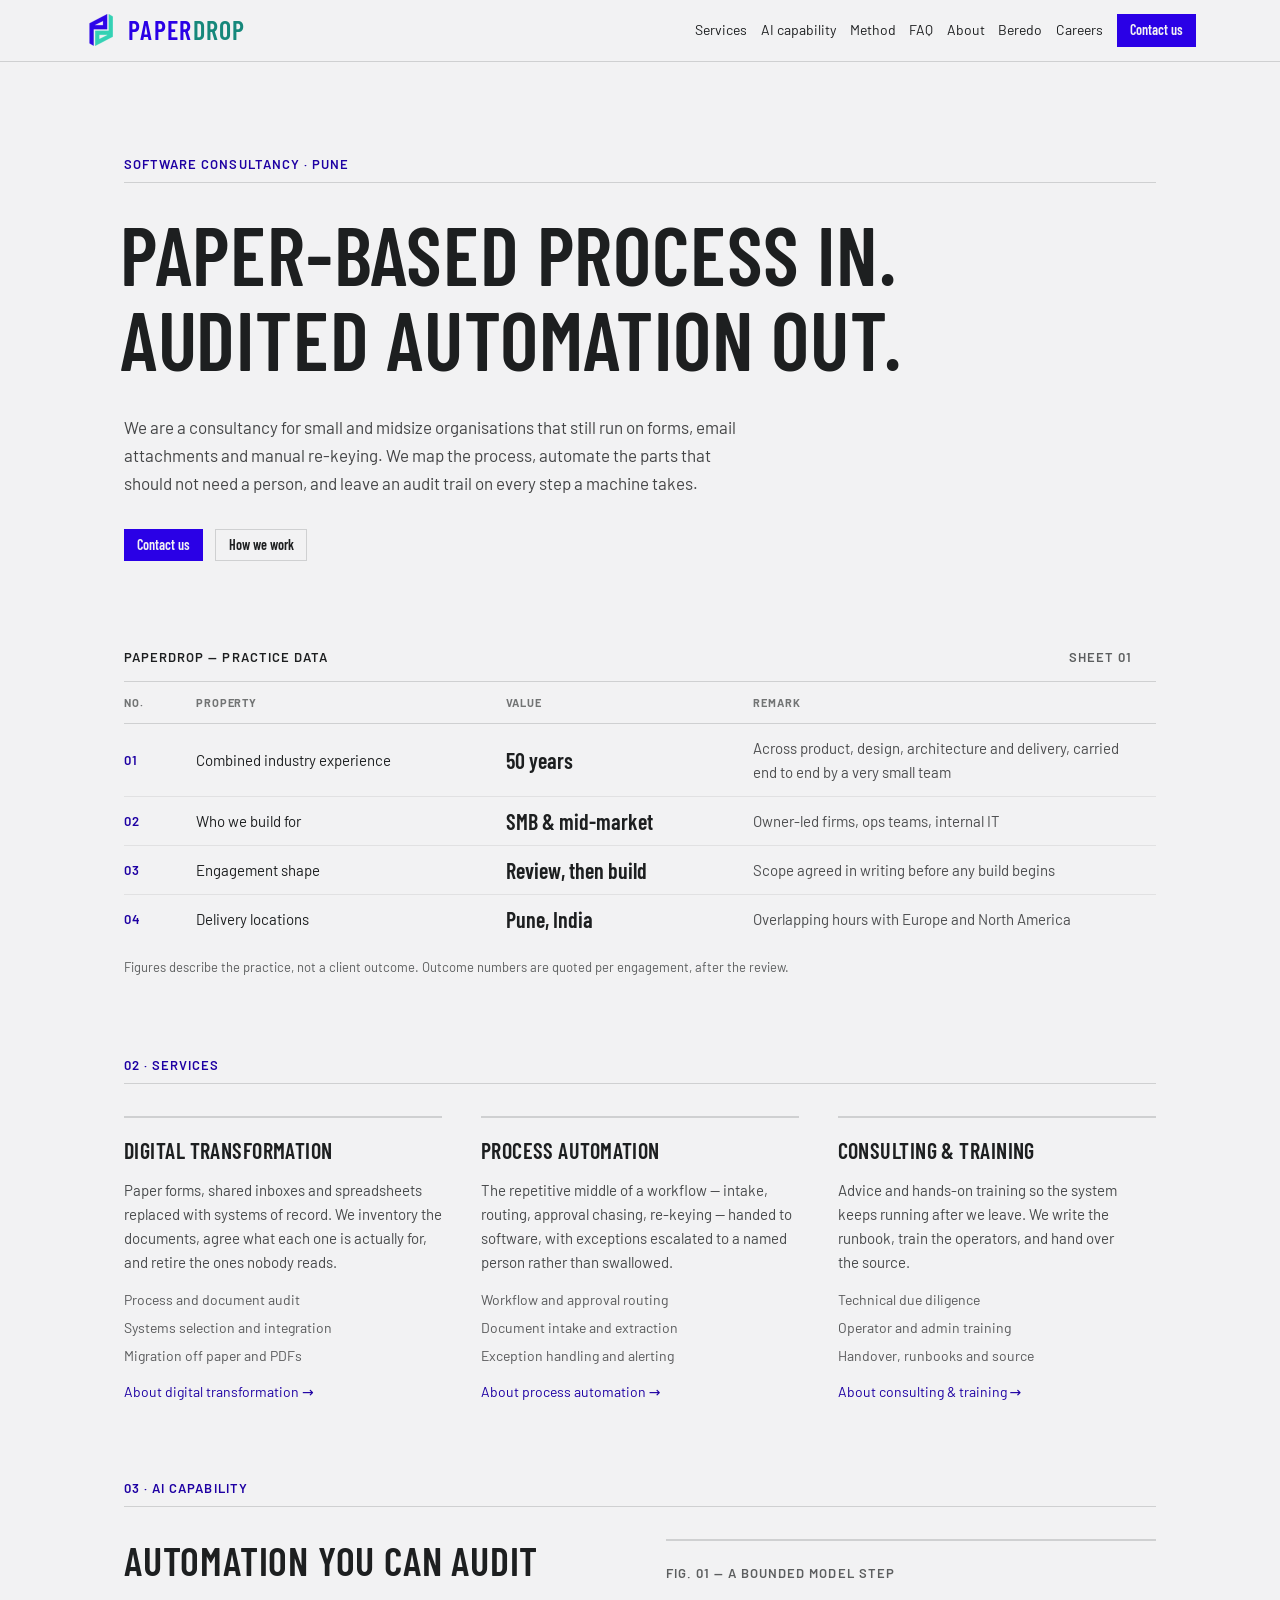
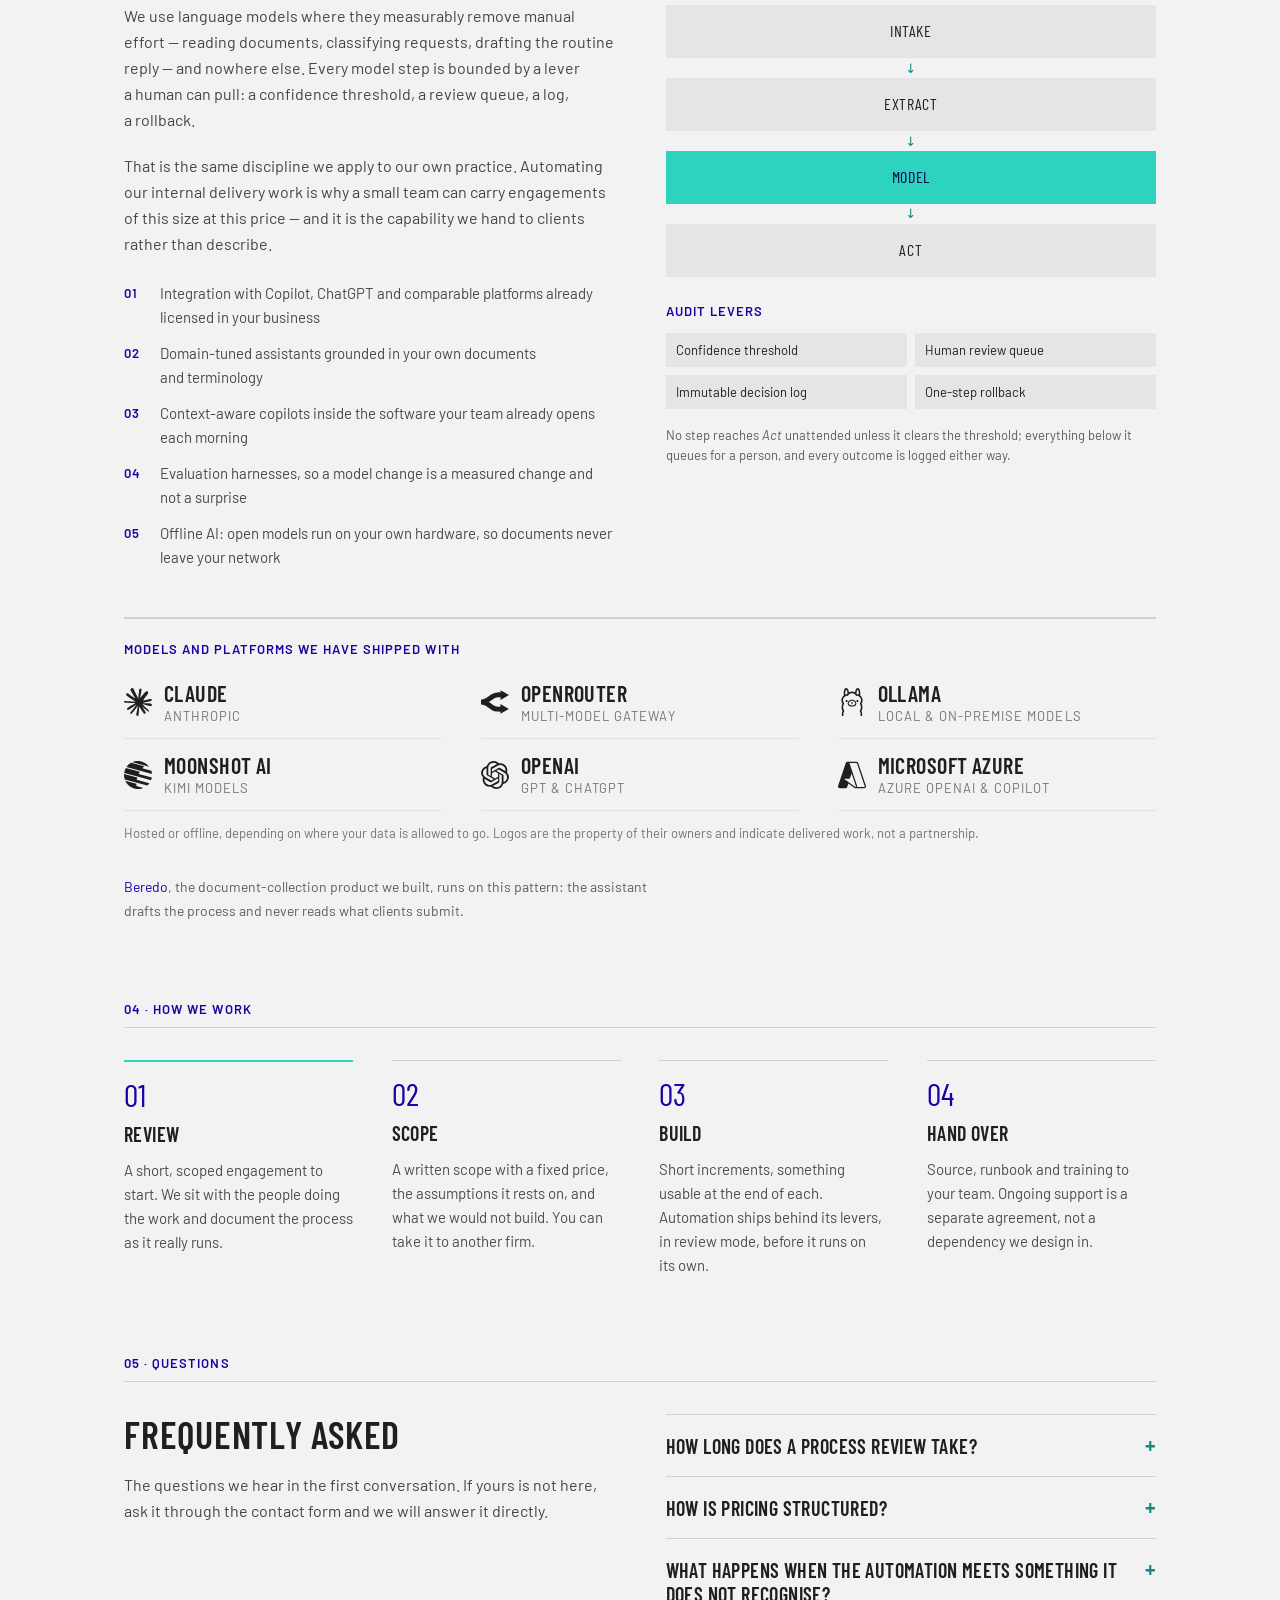
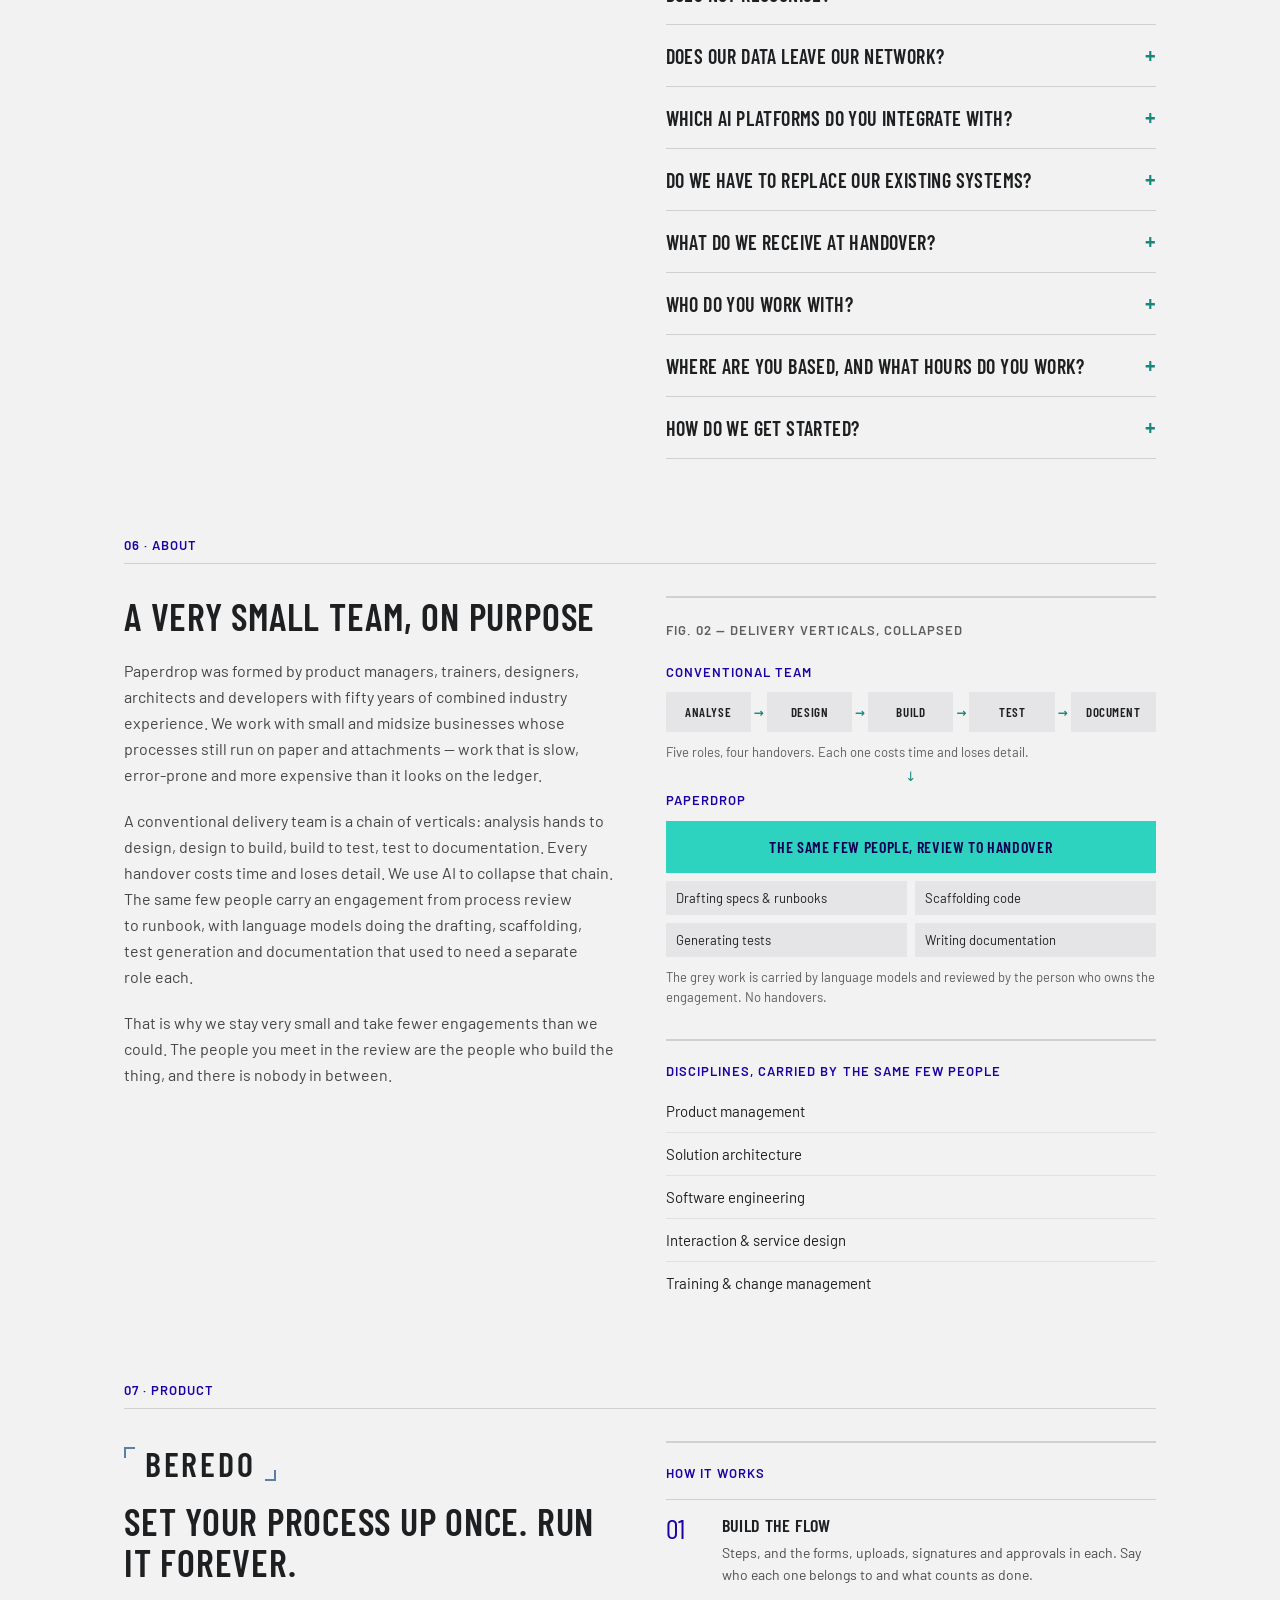
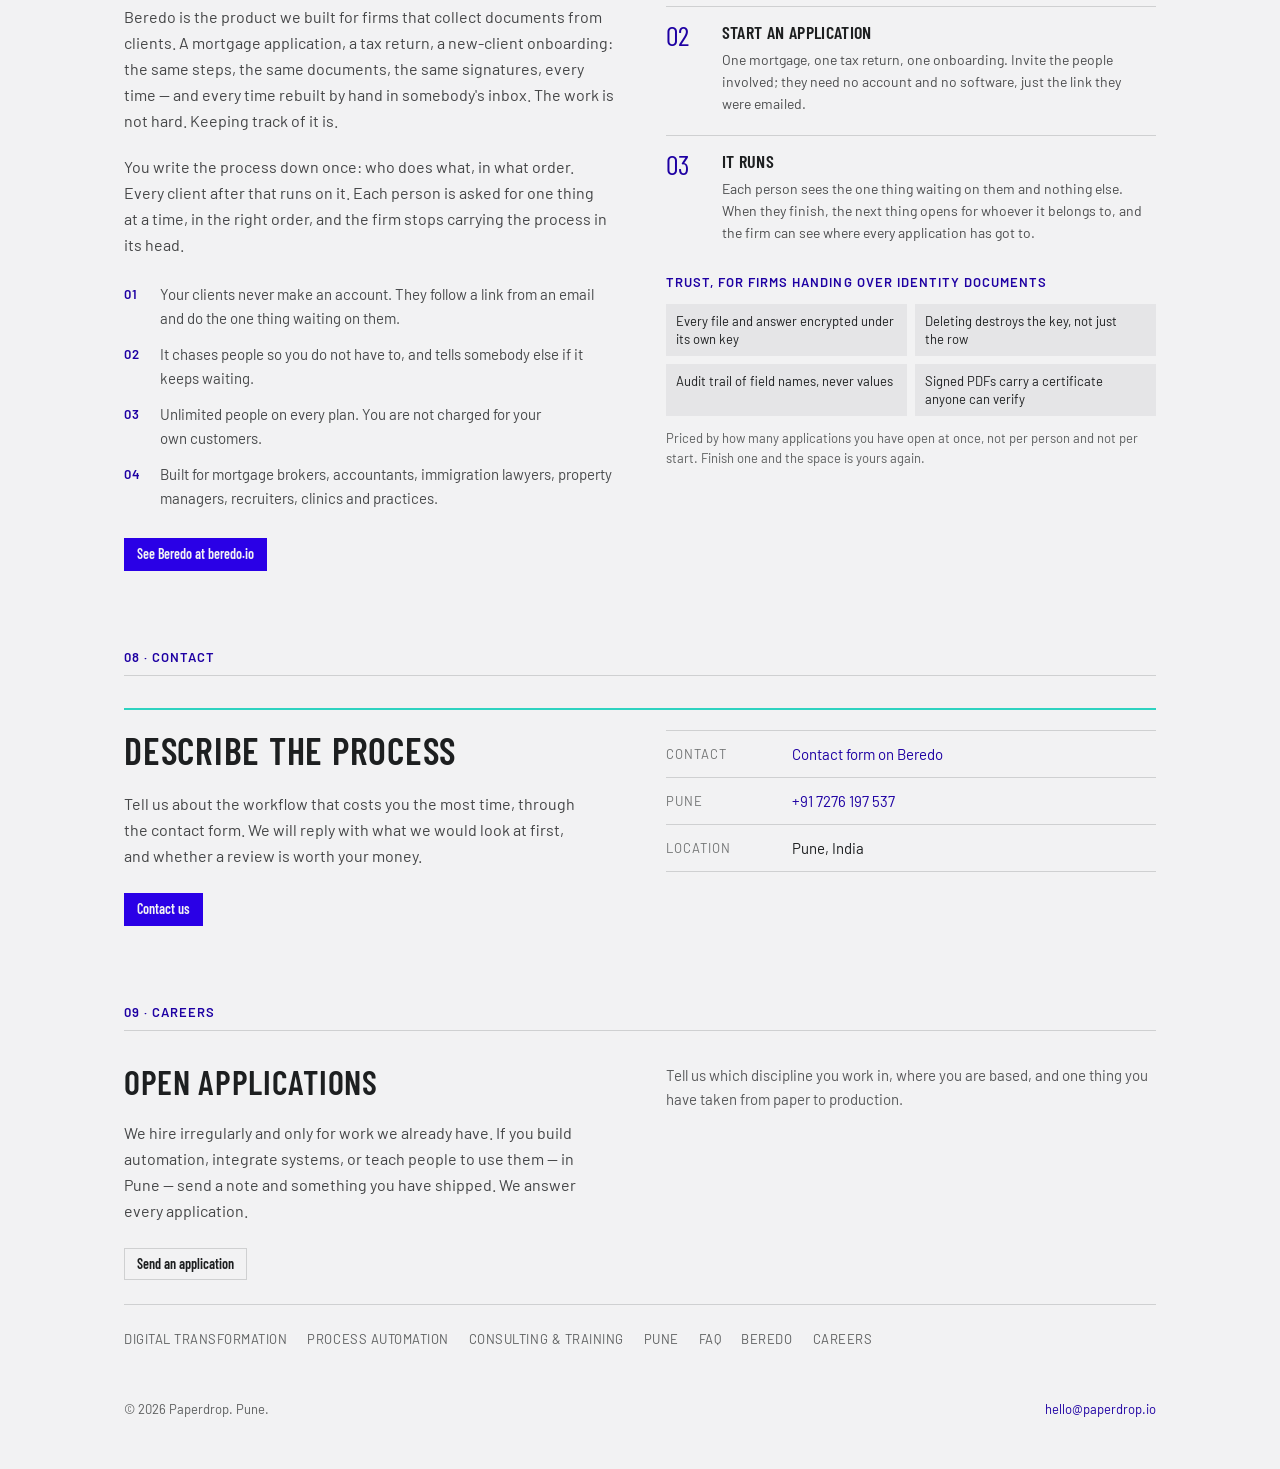
==== commit ffd67464: "Remove the Toronto office and all Toronto references" ====
--- a/index.html
+++ b/index.html
@@ -3,7 +3,7 @@
 <head>
 <meta charset="utf-8">
 <meta name="viewport" content="width=device-width, initial-scale=1">
-<title>Paperdrop — process automation &amp; AI consultancy | Toronto &amp; Pune</title>
+<title>Paperdrop — process automation &amp; AI consultancy | Pune</title>
 <meta name="description" content="Paperdrop is a software consultancy for small and midsize businesses running on paper, forms and manual re-keying. We map the process, automate what should not need a person, and leave an audit trail on every step." />
 <meta name="author" content="Paperdrop" />
 <meta name="robots" content="index, follow, max-image-preview:large" />
@@ -14,7 +14,7 @@
 <meta property="og:site_name" content="Paperdrop" />
 <meta property="og:url" content="https://paperdrop.io/" />
 <meta property="og:title" content="Paperdrop — process automation &amp; AI consultancy" />
-<meta property="og:description" content="Paper-based process in, audited automation out. Digital transformation, process automation and AI for small and midsize businesses. Toronto and Pune." />
+<meta property="og:description" content="Paper-based process in, audited automation out. Digital transformation, process automation and AI for small and midsize businesses. Based in Pune, India." />
 <meta property="og:image" content="https://paperdrop.io/assets/og.png" />
 <meta property="og:image:width" content="1200" />
 <meta property="og:image:height" content="630" />
@@ -41,11 +41,9 @@
   ],
   "areaServed": ["CA", "US", "IN"],
   "address": [
-    { "@type": "PostalAddress", "addressLocality": "Toronto", "addressRegion": "ON", "addressCountry": "CA" },
     { "@type": "PostalAddress", "addressLocality": "Pune", "addressRegion": "MH", "addressCountry": "IN" }
   ],
   "contactPoint": [
-    { "@type": "ContactPoint", "contactType": "sales", "telephone": "+1-437-449-6106", "email": "hello@paperdrop.io", "areaServed": "CA" },
     { "@type": "ContactPoint", "contactType": "sales", "telephone": "+91-7276197537", "email": "hello@paperdrop.io", "areaServed": "IN" }
   ],
   "knowsAbout": ["Digital transformation", "Business process automation", "Document automation", "Large language models", "AI integration", "Workflow software"],
@@ -147,7 +145,7 @@
       "name": "Where are you based, and what hours do you work?",
       "acceptedAnswer": {
         "@type": "Answer",
-        "text": "Toronto, Canada and Pune, India. The two offices give overlapping coverage across North American and Indian working hours, so a review held in Toronto in the afternoon can be built against in Pune the same evening. See the Toronto and Pune pages."
+        "text": "Pune, India, with working hours that overlap Europe and North America. The people you meet in the review are the people who build, and the same log follows the work from first meeting to handover. See the Pune page."
       }
     },
     {
@@ -187,7 +185,7 @@
 <div style="max-width:1160px;margin:0 auto;padding:0 clamp(20px,5vw,64px)">
 
   <section style="padding:96px 0 72px">
-    <span style="display:block;font-size:13px;line-height:12px;letter-spacing:0.08em;text-transform:uppercase;font-weight:600;color:var(--color-accent-700);margin:0 0 12px">Software consultancy · Toronto &amp; Pune</span>
+    <span style="display:block;font-size:13px;line-height:12px;letter-spacing:0.08em;text-transform:uppercase;font-weight:600;color:var(--color-accent-700);margin:0 0 12px">Software consultancy · Pune</span>
     <hr style="height:1px;border:0;margin:0 0 28px;background:var(--color-divider)" />
     <h1 style="font-family:var(--font-heading);font-weight:var(--font-heading-weight);font-size:clamp(44px,6.4vw,88px);line-height:1.04;letter-spacing:0.01em;text-transform:uppercase;margin:0 0 0 -0.052em">
       <span style="display:block">Paper-based process in.</span>
@@ -242,8 +240,8 @@
           <tr>
             <td style="padding:12px 24px 12px 0;font-size:13px;font-weight:600;letter-spacing:0.08em;color:var(--color-accent-700);border-bottom:0">04</td>
             <td style="padding:12px 24px 12px 0;font-size:15px;line-height:24px;border-bottom:0">Delivery locations</td>
-            <td style="padding:12px 24px 12px 0;font-family:var(--font-heading);font-weight:var(--font-heading-weight);font-size:22px;line-height:24px;white-space:nowrap;border-bottom:0">Toronto · Pune</td>
-            <td style="padding:12px 24px 12px 0;font-size:15px;line-height:24px;color:color-mix(in srgb, var(--color-text) 78%, transparent);border-bottom:0">Overlapping hours across North America and IST</td>
+            <td style="padding:12px 24px 12px 0;font-family:var(--font-heading);font-weight:var(--font-heading-weight);font-size:22px;line-height:24px;white-space:nowrap;border-bottom:0">Pune, India</td>
+            <td style="padding:12px 24px 12px 0;font-size:15px;line-height:24px;color:color-mix(in srgb, var(--color-text) 78%, transparent);border-bottom:0">Overlapping hours with Europe and North America</td>
           </tr>
         </tbody>
       </table>
@@ -417,11 +415,11 @@
       </details>
       <details>
         <summary>Where are you based, and what hours do you work?</summary>
-        <p>Toronto, Canada and Pune, India. The two offices give overlapping coverage across North American and Indian working hours, so a review held in Toronto in the afternoon can be built against in Pune the same evening. See the <a href="/toronto/">Toronto</a> and <a href="/pune/">Pune</a> pages.</p>
+        <p>Pune, India, with working hours that overlap Europe and North America. The people you meet in the review are the people who build, and the same log follows the work from first meeting to handover. See the <a href="/pune/">Pune</a> page.</p>
       </details>
       <details>
         <summary>How do we get started?</summary>
-        <p>Describe the workflow that costs you the most time through the <a href="https://beredo.io/start/6f3ce085954fdb059ed47274797a8f5e78dbb2ca63724382291001de504575f4" target="_blank" rel="noopener">contact form</a>. We reply with what we would look at first and an honest view on whether a review is worth your money.</p>
+        <p>Describe the workflow that costs you the most time through the <a href="https://beredo.io/start/EKQK-JEYX" target="_blank" rel="noopener">contact form</a>. We reply with what we would look at first and an honest view on whether a review is worth your money.</p>
       </details>
       </div>
     </div>
@@ -550,16 +548,12 @@
             <a href="https://beredo.io/start/EKQK-JEYX" target="_blank" rel="noopener">Contact form on Beredo</a>
           </div>
           <div style="padding:12px 0;border-top:1px solid var(--color-divider);display:grid;grid-template-columns:110px 1fr;gap:16px;font-size:15px;line-height:22px">
-            <span style="font-size:13px;letter-spacing:0.08em;text-transform:uppercase;color:color-mix(in srgb, var(--color-text) 60%, transparent)">Toronto</span>
-            <a href="tel:+14374496106">+1 437 449 6106</a>
-          </div>
-          <div style="padding:12px 0;border-top:1px solid var(--color-divider);display:grid;grid-template-columns:110px 1fr;gap:16px;font-size:15px;line-height:22px">
             <span style="font-size:13px;letter-spacing:0.08em;text-transform:uppercase;color:color-mix(in srgb, var(--color-text) 60%, transparent)">Pune</span>
             <a href="tel:+917276197537">+91 7276 197 537</a>
           </div>
           <div style="padding:12px 0;border-top:1px solid var(--color-divider);border-bottom:1px solid var(--color-divider);display:grid;grid-template-columns:110px 1fr;gap:16px;font-size:15px;line-height:22px">
-            <span style="font-size:13px;letter-spacing:0.08em;text-transform:uppercase;color:color-mix(in srgb, var(--color-text) 60%, transparent)">Locations</span>
-            <span>Toronto, Canada · Pune, India</span>
+            <span style="font-size:13px;letter-spacing:0.08em;text-transform:uppercase;color:color-mix(in srgb, var(--color-text) 60%, transparent)">Location</span>
+            <span>Pune, India</span>
           </div>
         </div>
       </div>
@@ -572,7 +566,7 @@
     <div style="display:grid;grid-template-columns:repeat(auto-fit,minmax(280px,1fr));gap:clamp(24px,4vw,64px);align-items:start">
       <div>
         <h2 style="font-family:var(--font-heading);font-weight:var(--font-heading-weight);font-size:clamp(26px,3vw,34px);line-height:1.1;letter-spacing:0.02em;text-transform:uppercase;margin:0">Open applications</h2>
-        <p style="font-size:16px;line-height:26px;margin:20px 0 0;color:color-mix(in srgb, var(--color-text) 82%, transparent)">We hire irregularly and only for work we already have. If you build automation, integrate systems, or teach people to use them — in Toronto or Pune — send a note and something you have shipped. We answer every application.</p>
+        <p style="font-size:16px;line-height:26px;margin:20px 0 0;color:color-mix(in srgb, var(--color-text) 82%, transparent)">We hire irregularly and only for work we already have. If you build automation, integrate systems, or teach people to use them — in Pune — send a note and something you have shipped. We answer every application.</p>
         <a class="btn btn-secondary" href="https://beredo.io/start/XBVM-6JZX" target="_blank" rel="noopener" style="margin-top:24px">Send an application</a>
       </div>
       <div style="align-self:start">
@@ -585,14 +579,13 @@
     <a href="/digital-transformation/">Digital transformation</a>
     <a href="/process-automation/">Process automation</a>
     <a href="/consulting-training/">Consulting &amp; training</a>
-    <a href="/toronto/">Toronto</a>
     <a href="/pune/">Pune</a>
     <a href="#faq">FAQ</a>
     <a href="#beredo">Beredo</a>
     <a href="#careers">Careers</a>
   </div>
   <footer style="display:flex;flex-wrap:wrap;gap:16px;justify-content:space-between;padding:48px 0;font-size:13px;line-height:24px;color:color-mix(in srgb, var(--color-text) 70%, transparent)">
-    <span>© 2026 Paperdrop. Toronto · Pune.</span>
+    <span>© 2026 Paperdrop. Pune.</span>
     <span><a href="mailto:hello@paperdrop.io">hello@paperdrop.io</a></span>
   </footer>
 
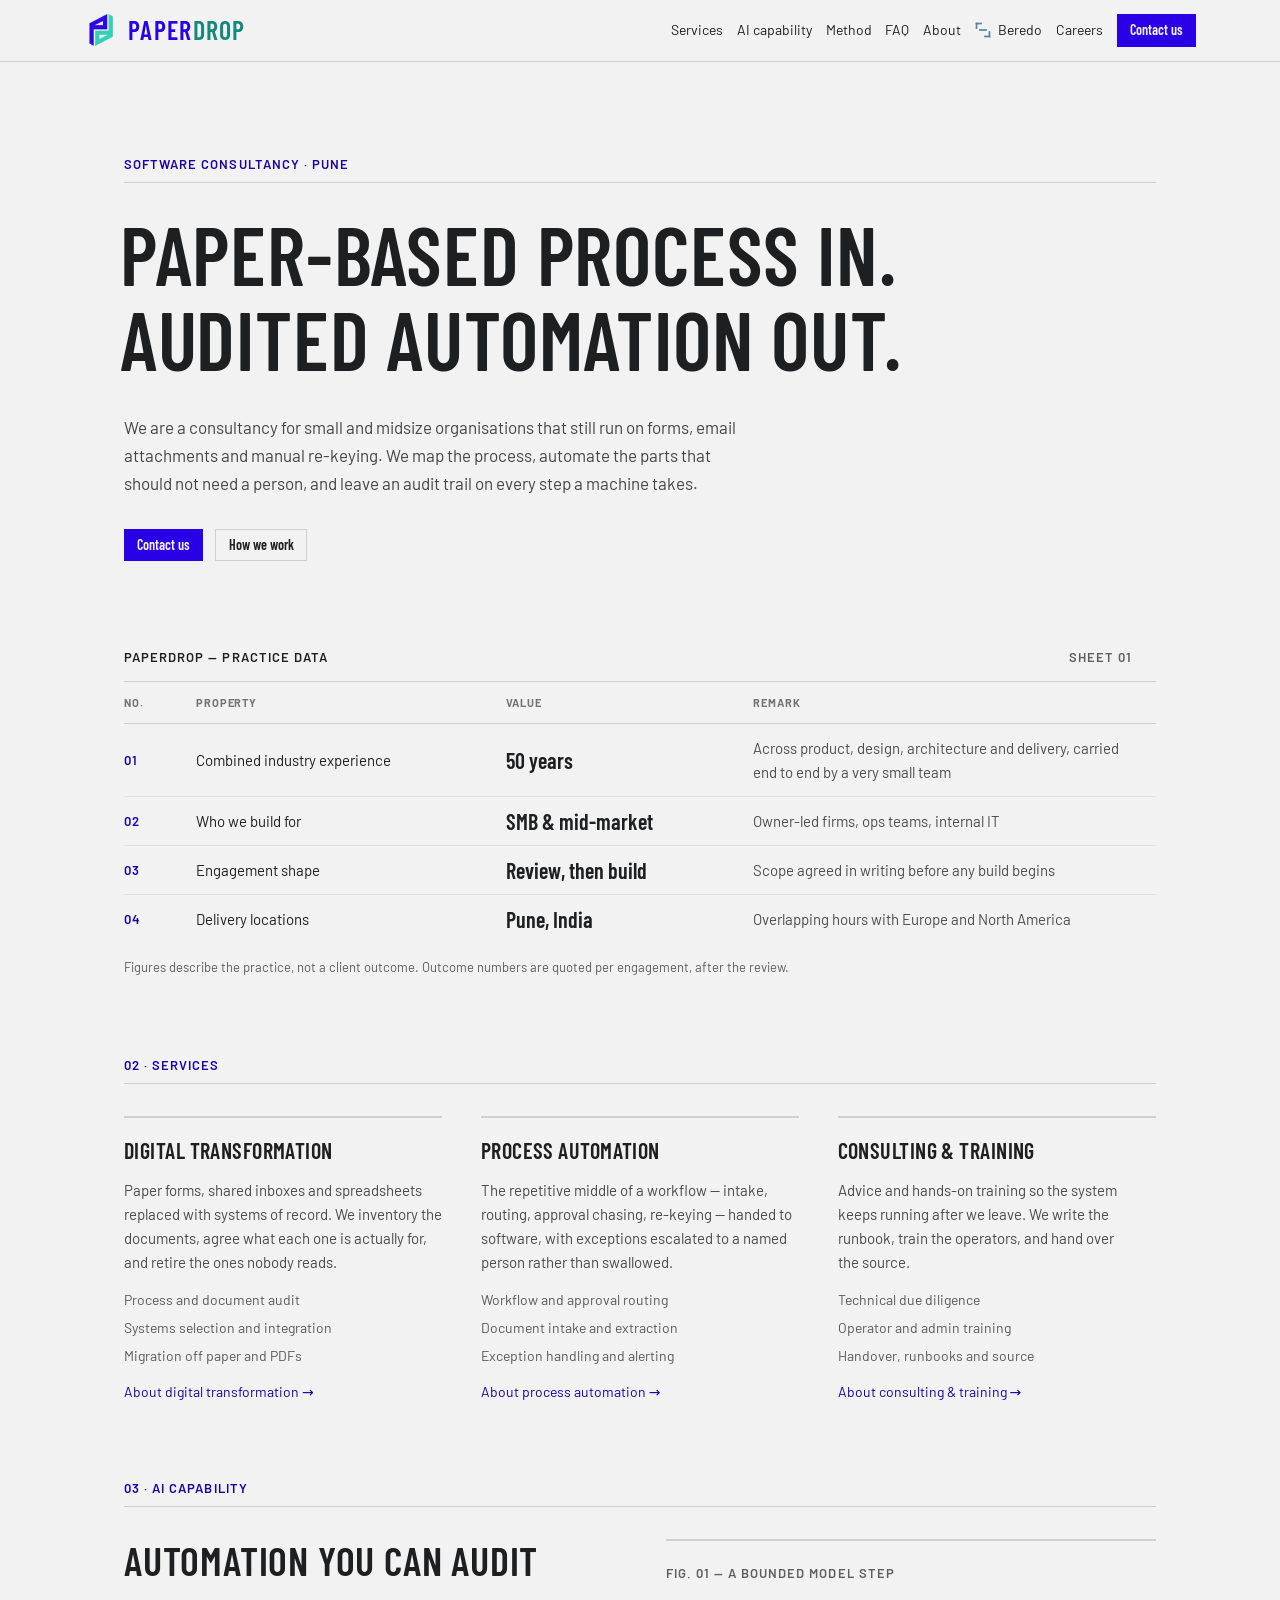
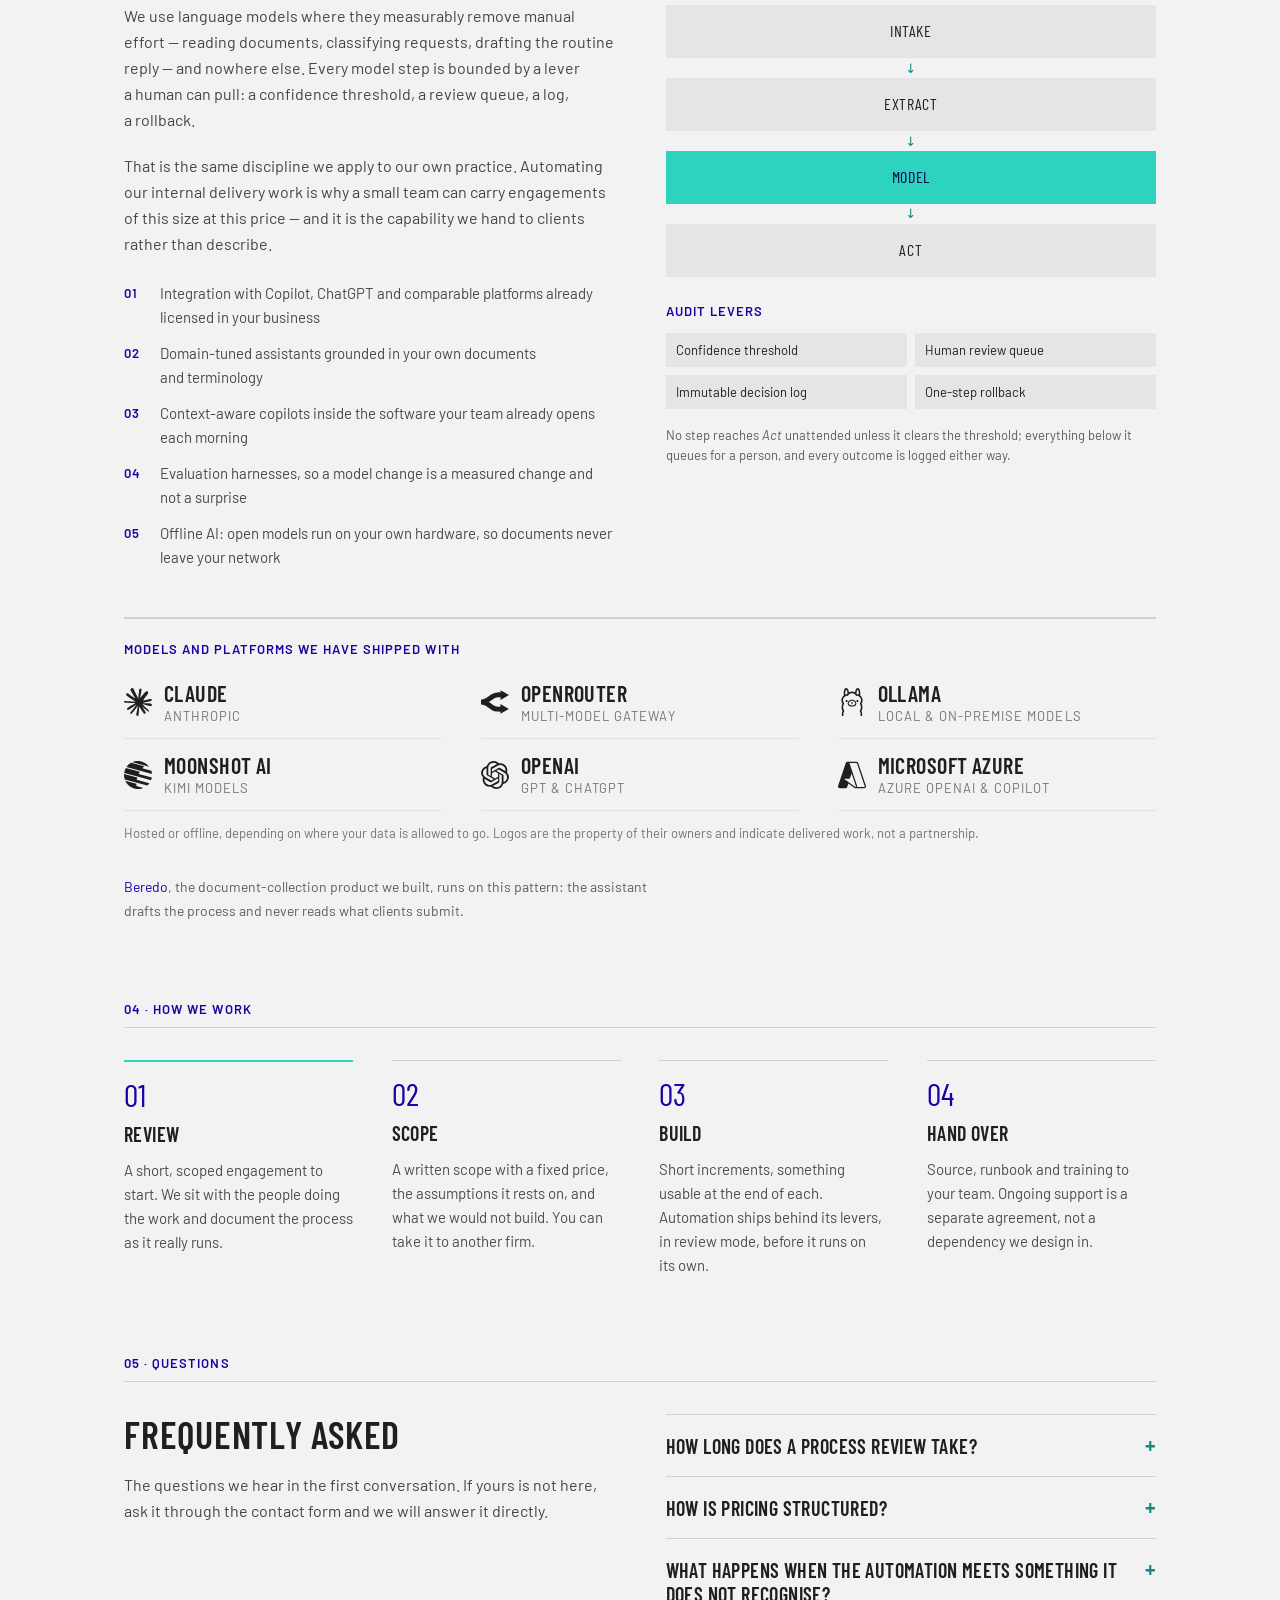
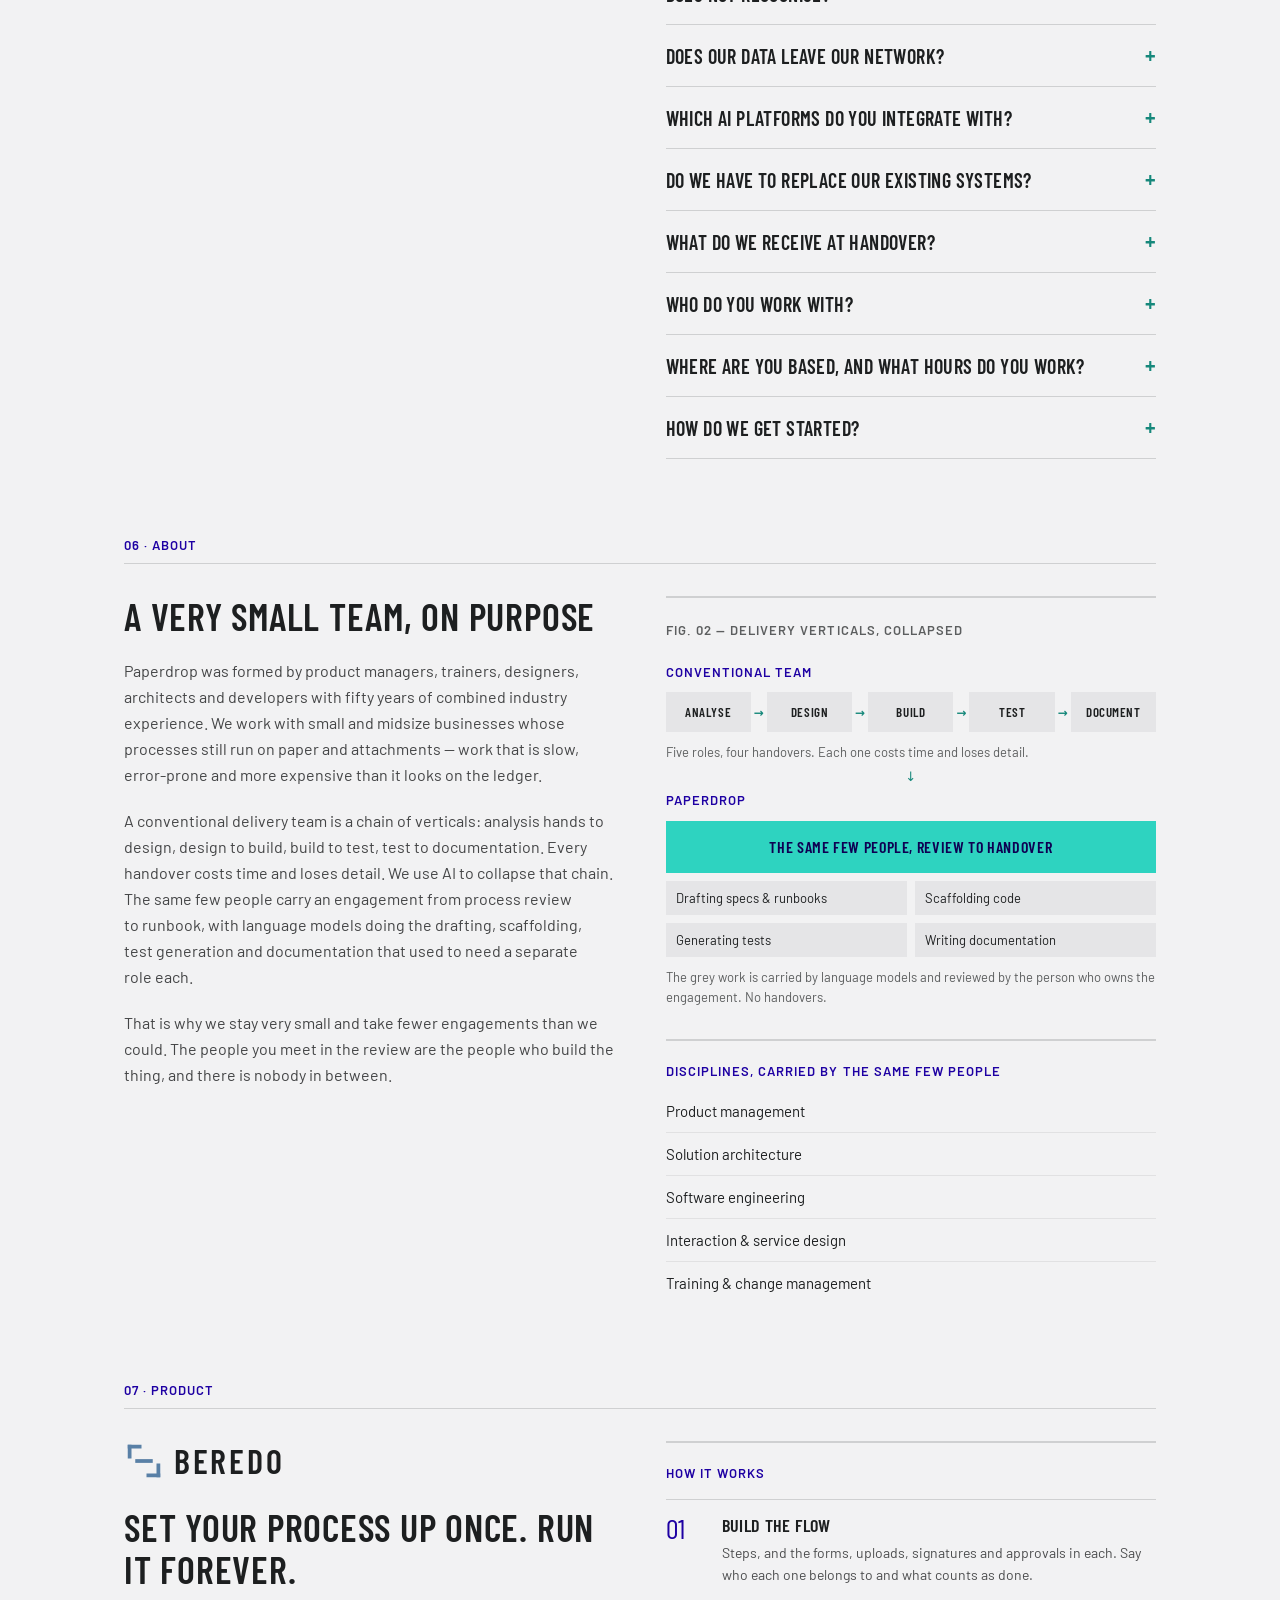
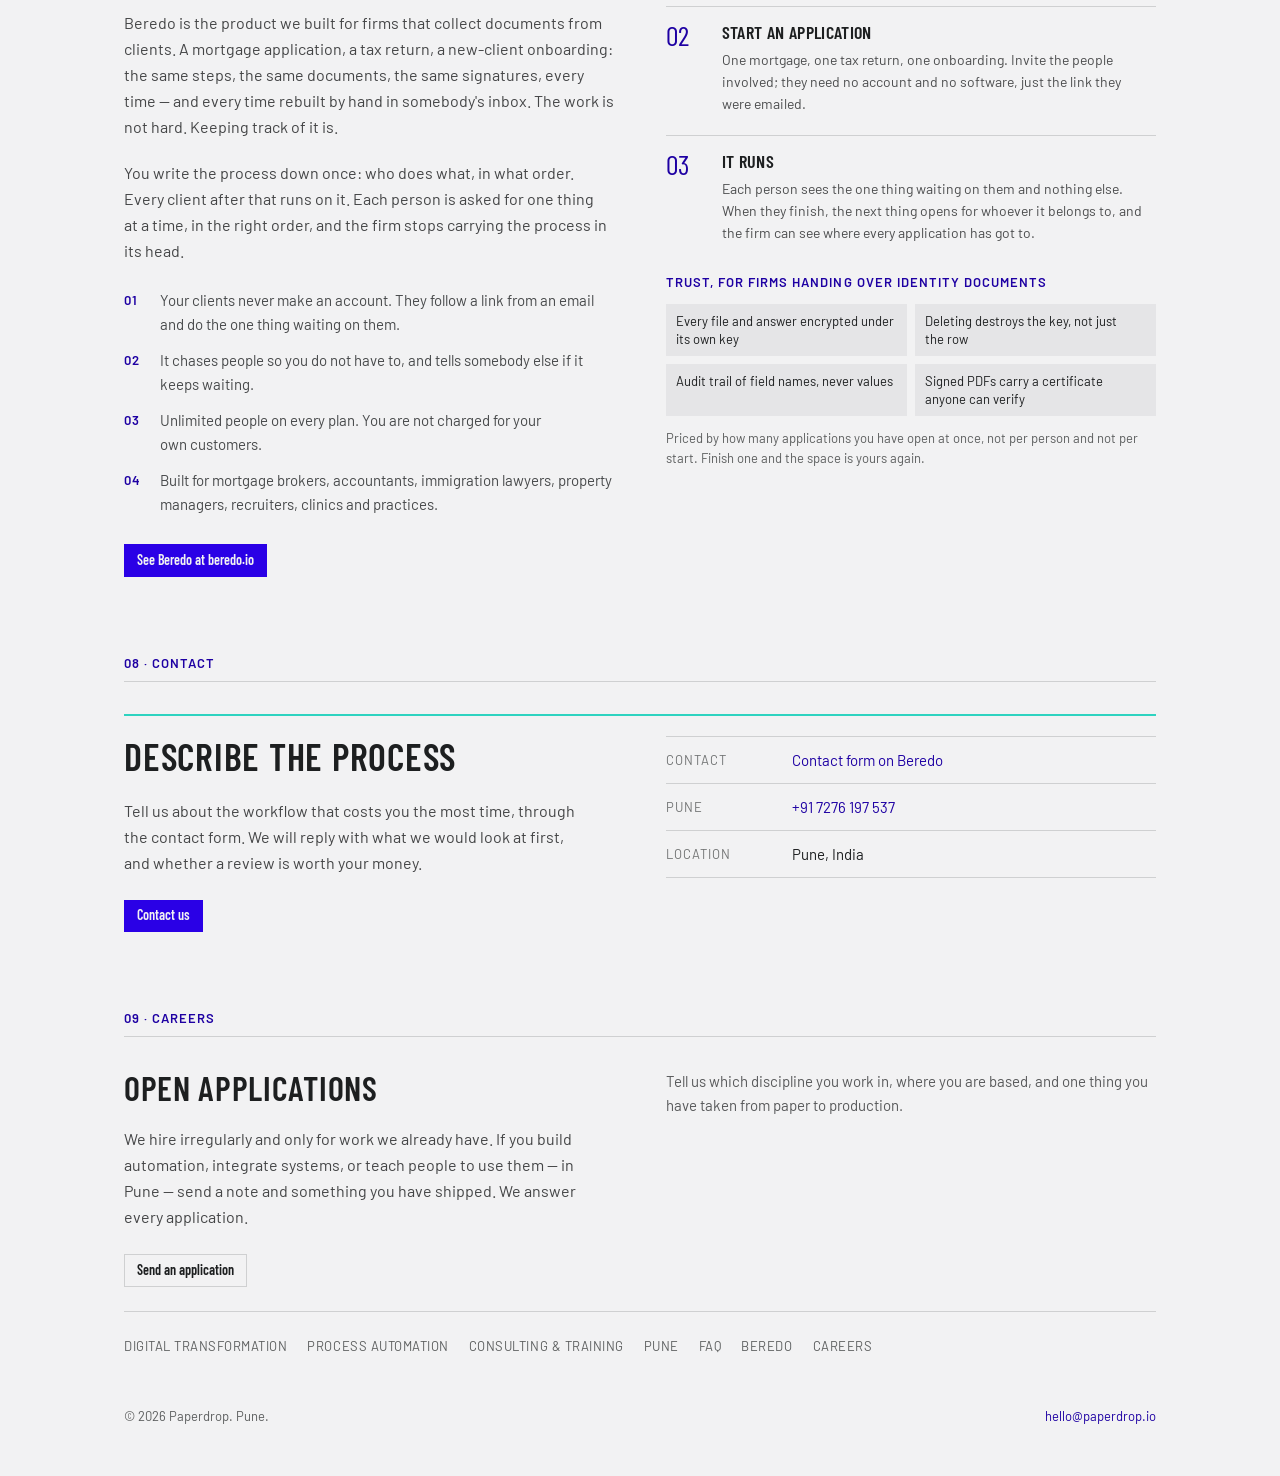
==== commit dae0d27d: "Add the Beredo mark to the header and the Beredo section The mark is beredo.io's own favicon, saved " ====
--- a/index.html
+++ b/index.html
@@ -177,7 +177,7 @@
   <a href="#method">Method</a>
   <a href="#faq">FAQ</a>
   <a href="#about">About</a>
-  <a href="#beredo">Beredo</a>
+  <a class="nav-product" href="#beredo"><img src="assets/logos/beredo.svg" alt="" width="18" height="18" />Beredo</a>
   <a href="#careers">Careers</a>
   <a class="btn btn-primary" href="https://beredo.io/start/EKQK-JEYX" target="_blank" rel="noopener" style="color:var(--color-bg)">Contact us</a>
 </nav>
@@ -478,7 +478,7 @@
     <hr style="height:1px;border:0;margin:0 0 32px;background:var(--color-divider)" />
     <div style="display:grid;grid-template-columns:repeat(auto-fit,minmax(300px,1fr));gap:clamp(24px,4vw,64px);align-items:start">
       <div>
-        <a class="beredo-brand" href="https://beredo.io" target="_blank" rel="noopener" aria-label="Beredo (opens beredo.io)"><span class="beredo-tick beredo-tick-l" aria-hidden="true"></span>Beredo<span class="beredo-tick beredo-tick-r" aria-hidden="true"></span></a>
+        <a class="beredo-brand" href="https://beredo.io" target="_blank" rel="noopener" aria-label="Beredo (opens beredo.io)"><img src="assets/logos/beredo.svg" alt="" width="40" height="40" />Beredo</a>
         <h2 style="font-family:var(--font-heading);font-weight:var(--font-heading-weight);font-size:clamp(28px,3.2vw,38px);line-height:1.1;letter-spacing:0.02em;text-transform:uppercase;margin:20px 0 0">Set your process up once. Run it forever.</h2>
         <p style="font-size:16px;line-height:26px;margin:20px 0 0;color:color-mix(in srgb, var(--color-text) 82%, transparent)">Beredo is the product we built for firms that collect documents from clients. A mortgage application, a tax return, a new-client onboarding: the same steps, the same documents, the same signatures, every time — and every time rebuilt by hand in somebody's inbox. The work is not hard. Keeping track of it is.</p>
         <p style="font-size:16px;line-height:26px;margin:20px 0 0;color:color-mix(in srgb, var(--color-text) 82%, transparent)">You write the process down once: who does what, in what order. Every client after that runs on it. Each person is asked for one thing at a time, in the right order, and the firm stops carrying the process in its head.</p>
--- a/assets/site.css
+++ b/assets/site.css
@@ -47,12 +47,12 @@
 .logo-strip li > span > * { overflow: hidden; text-overflow: ellipsis; white-space: nowrap; }
 @media (max-width: 720px) { .logo-strip { grid-template-columns: repeat(2, 1fr); } }
 @media (max-width: 440px) { .logo-strip { grid-template-columns: 1fr; } }
-/* The Beredo wordmark, as the product draws it: two corner ticks in its steel
-   accent bracketing the name, set in the same condensed face this site uses. */
+/* The Beredo logo: its steel mark (assets/logos/beredo.svg) beside the name,
+   set in the same condensed face the product uses. */
 .beredo-brand { display: inline-flex; align-items: center; gap: 10px; font-family: var(--font-heading); font-weight: 600; font-size: 34px; line-height: 1; letter-spacing: 0.08em; text-transform: uppercase; color: var(--color-text); }
-.beredo-tick { display: block; width: 11px; height: 11px; flex: none; }
-.beredo-tick-l { align-self: flex-start; border-top: 2px solid #5980a6; border-left: 2px solid #5980a6; }
-.beredo-tick-r { align-self: flex-end; border-bottom: 2px solid #5980a6; border-right: 2px solid #5980a6; }
+.beredo-brand img { width: 40px; height: 40px; display: block; flex: none; }
+.nav-product { display: inline-flex; align-items: center; gap: 6px; }
+.nav-product img { width: 18px; height: 18px; display: block; flex: none; }
 /* Fig. 02: a five-stage delivery chain with arrows between the stages,
    drawn with the same grey blocks as Fig. 01. */
 .chain { display: grid; grid-template-columns: repeat(5, 1fr); gap: 16px; }
